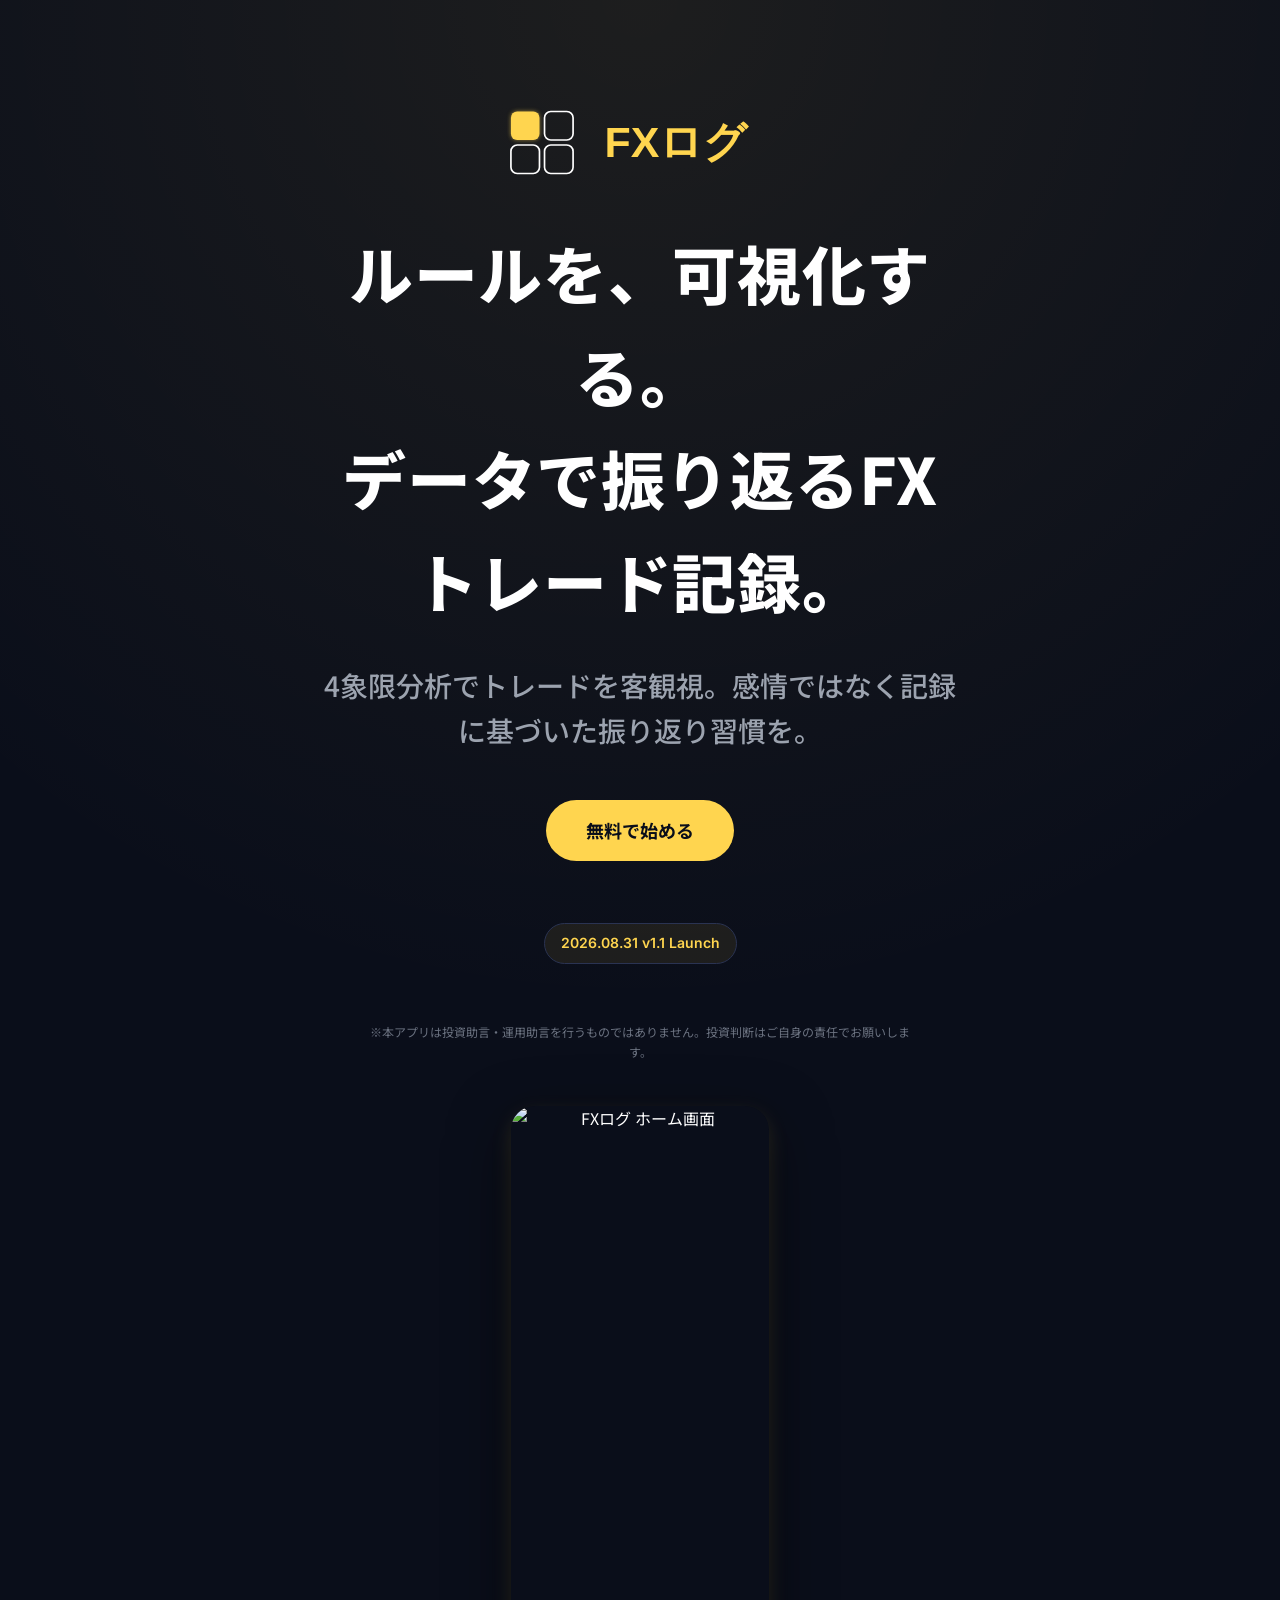
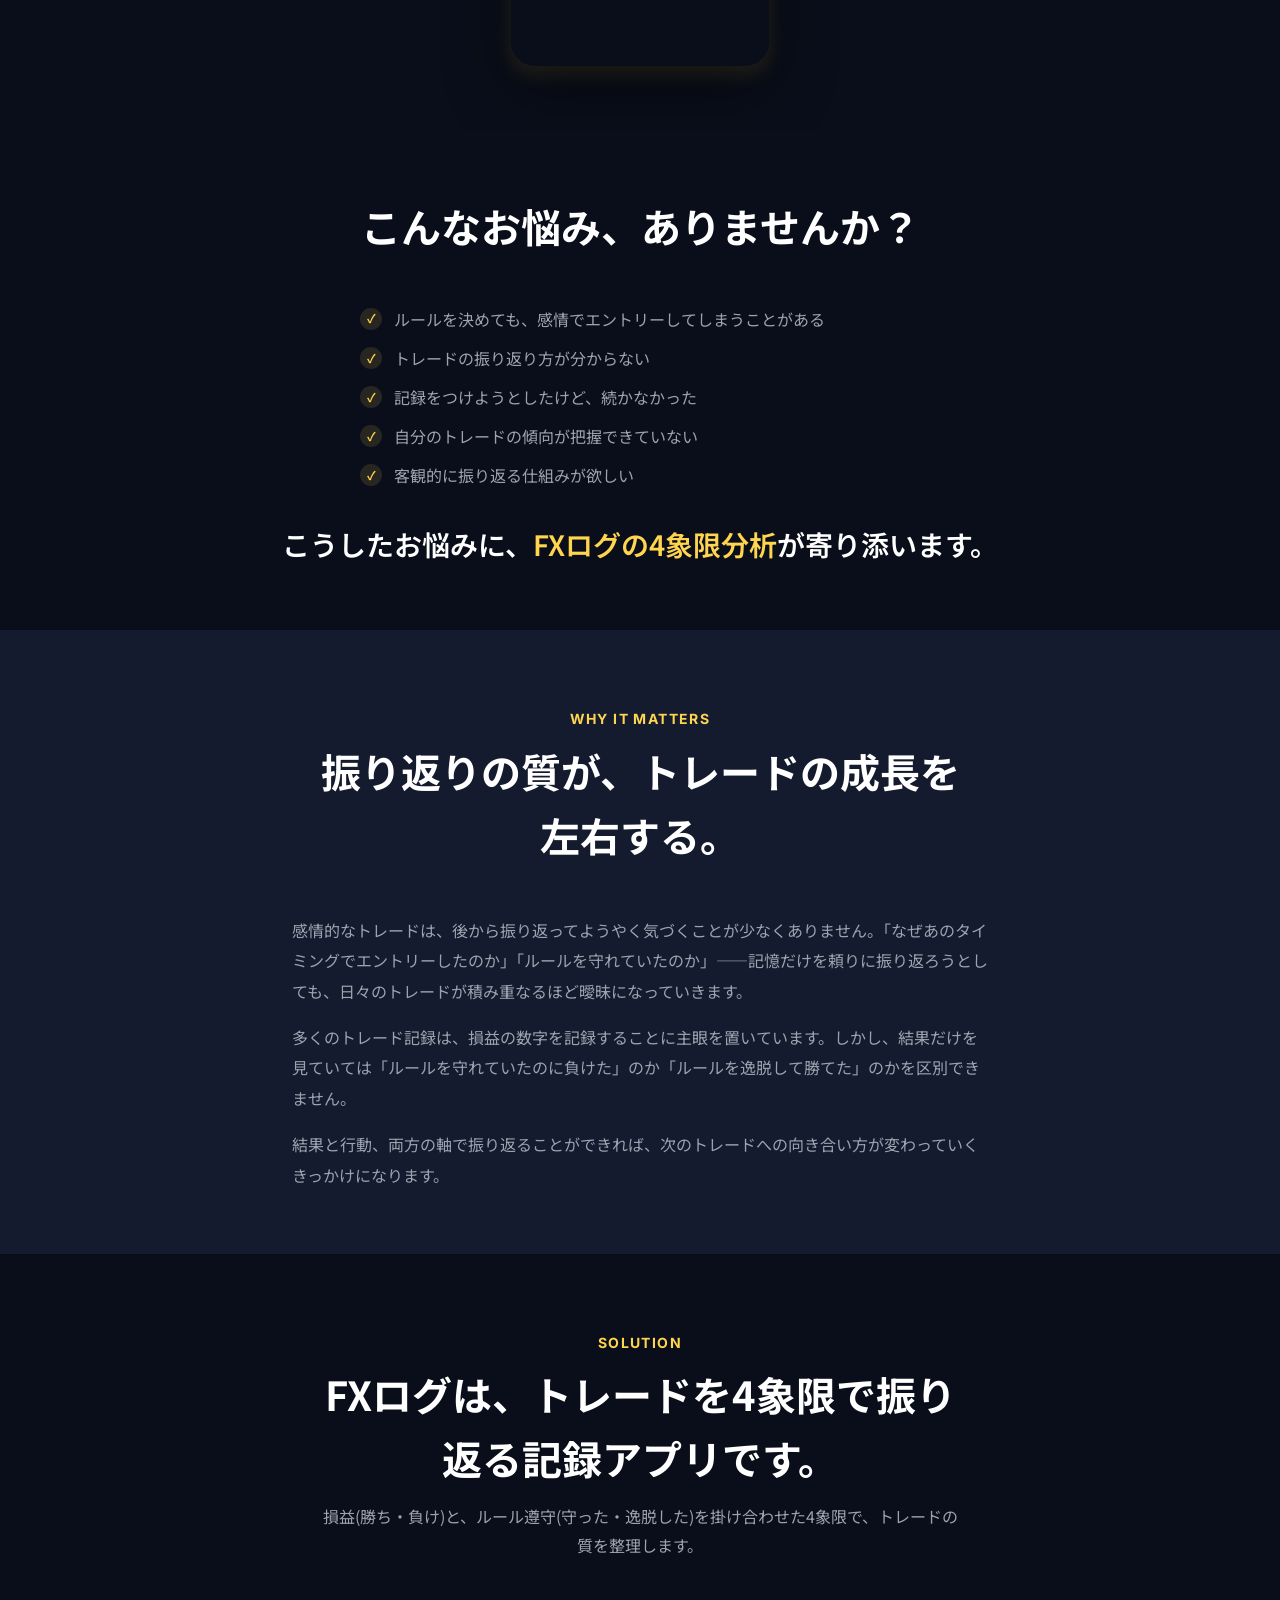
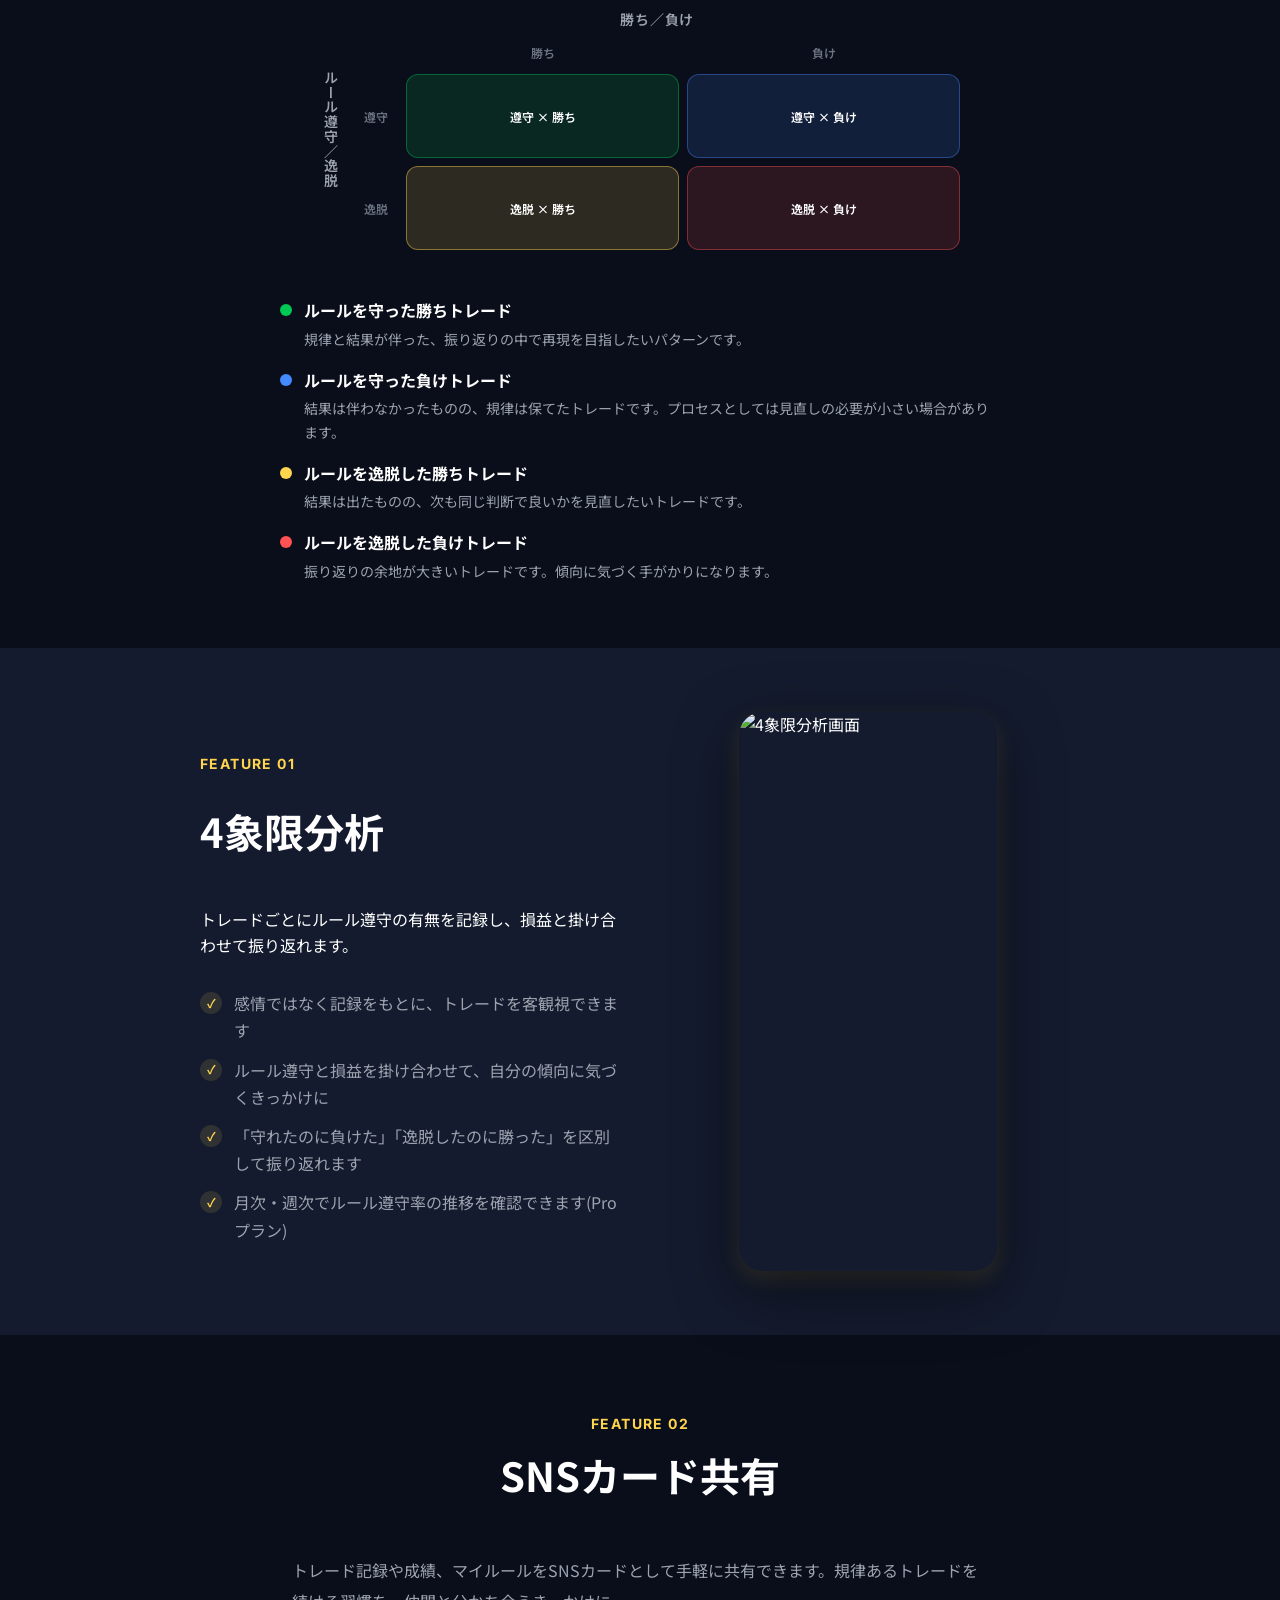
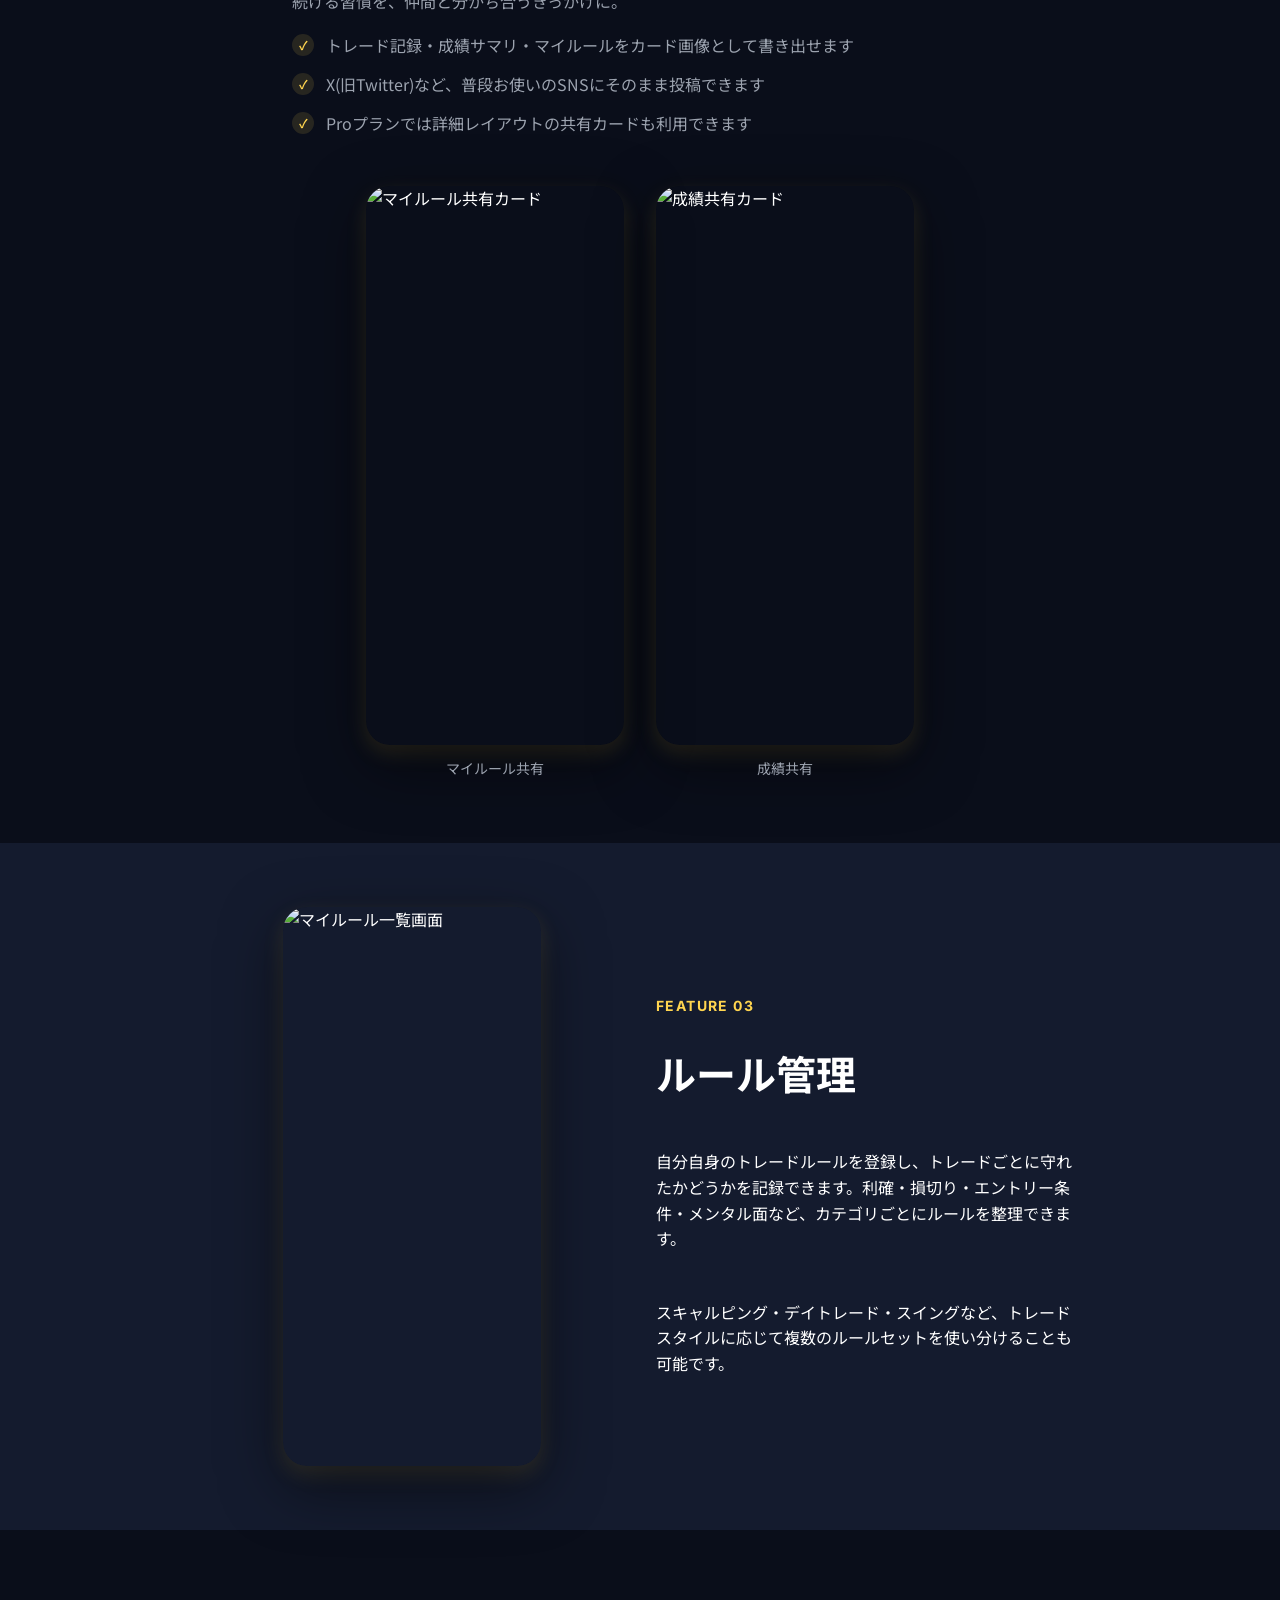
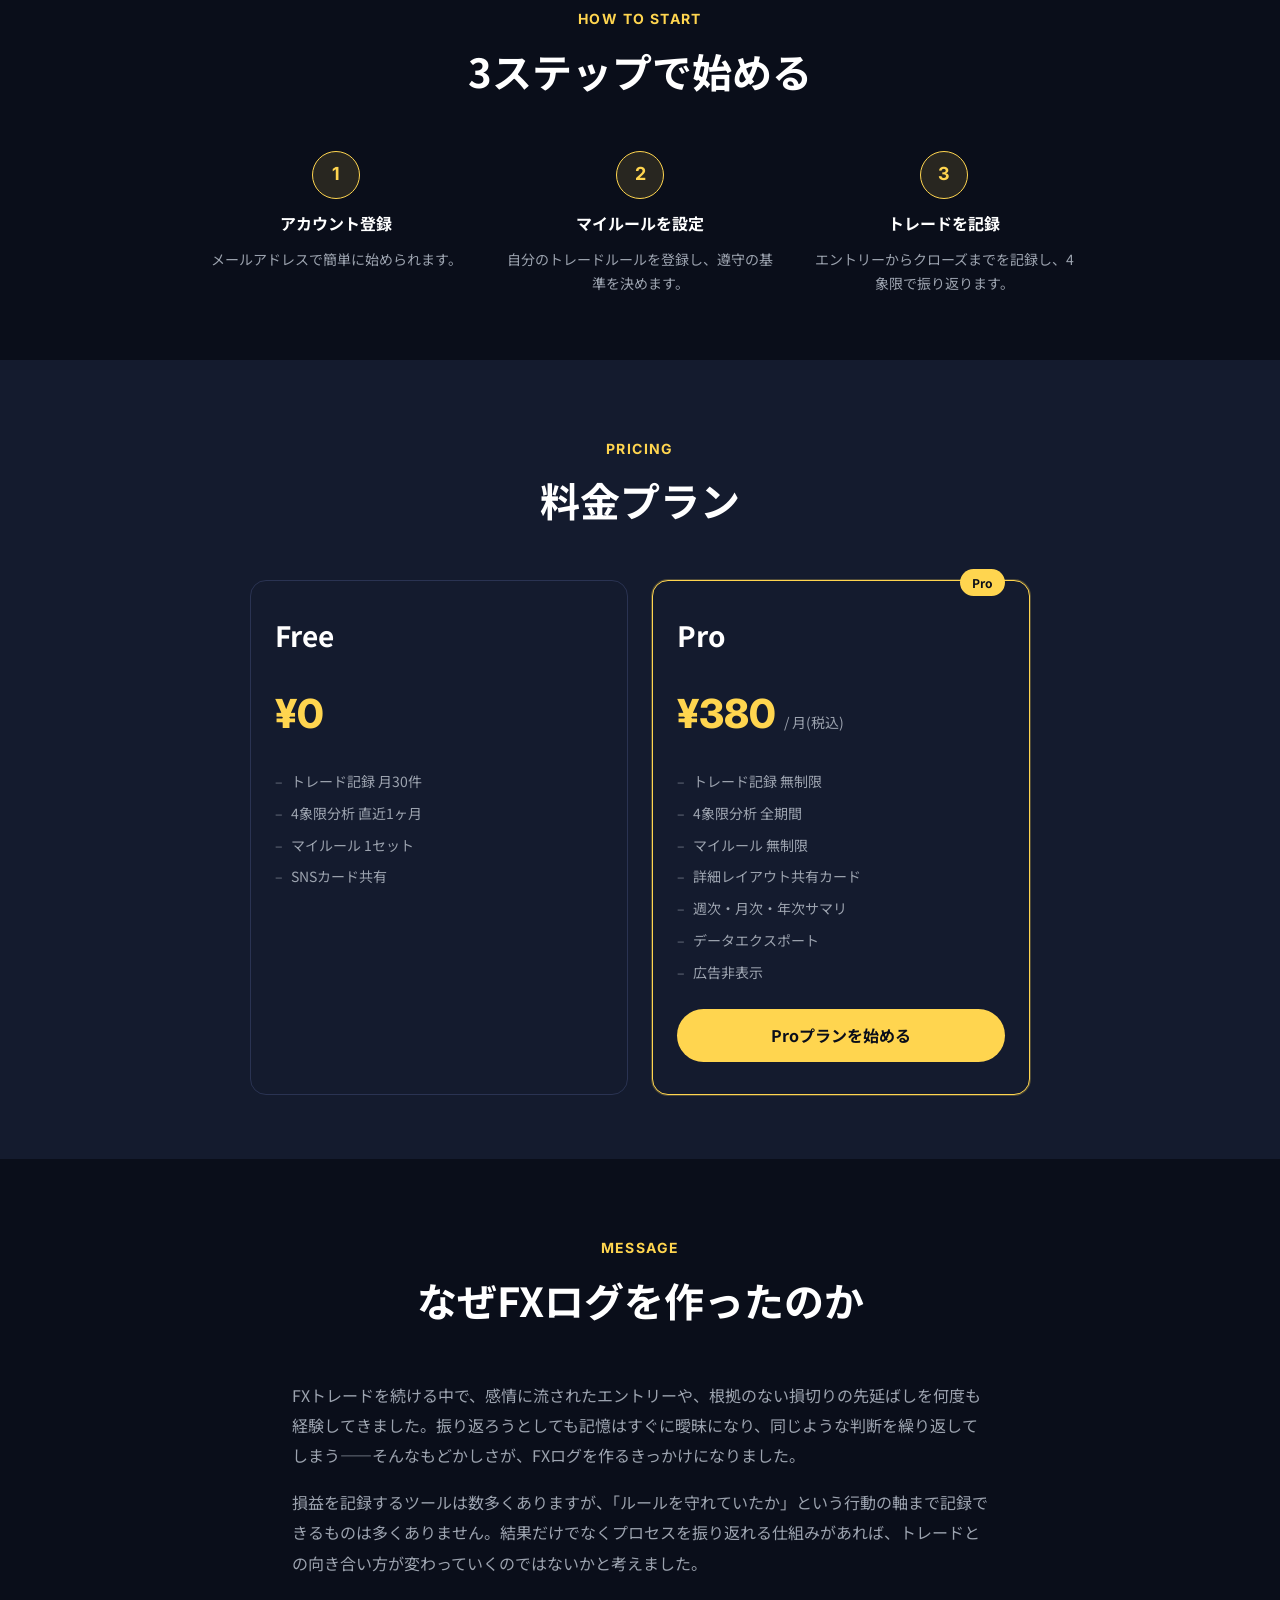
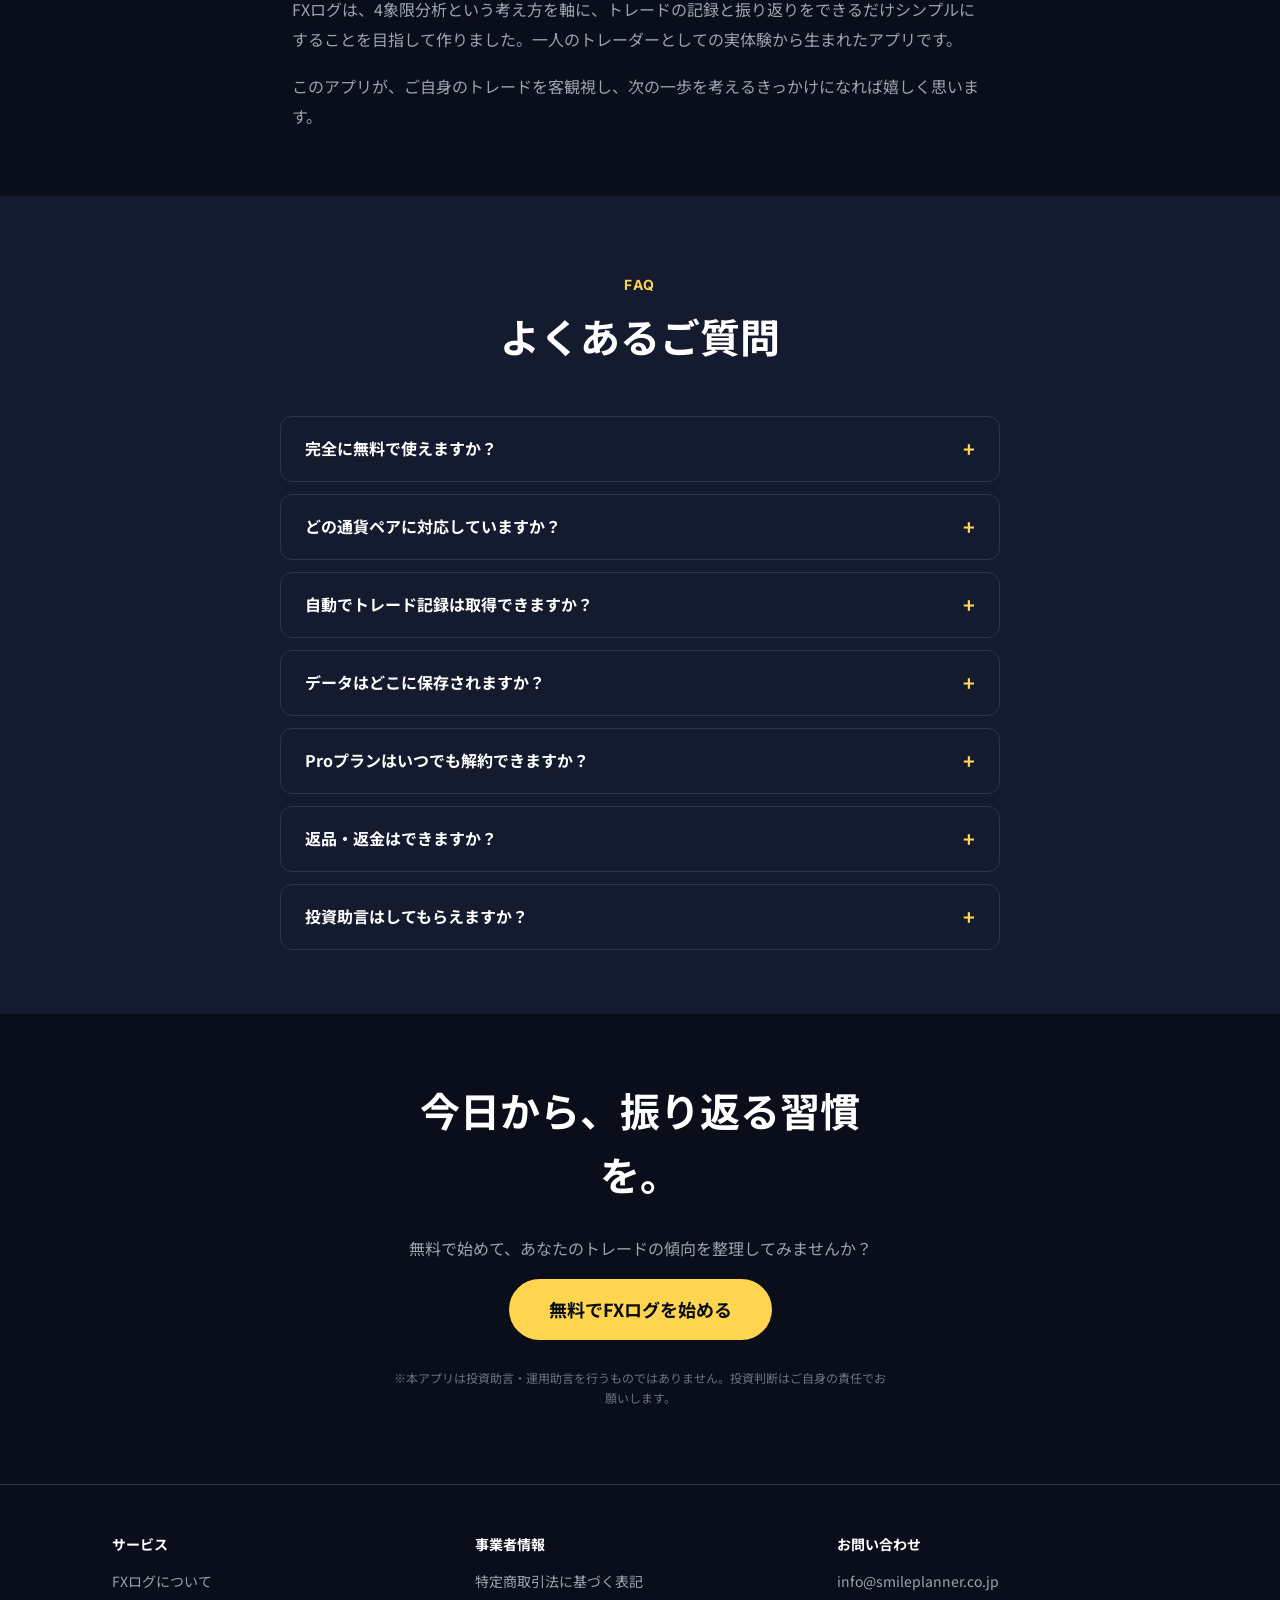
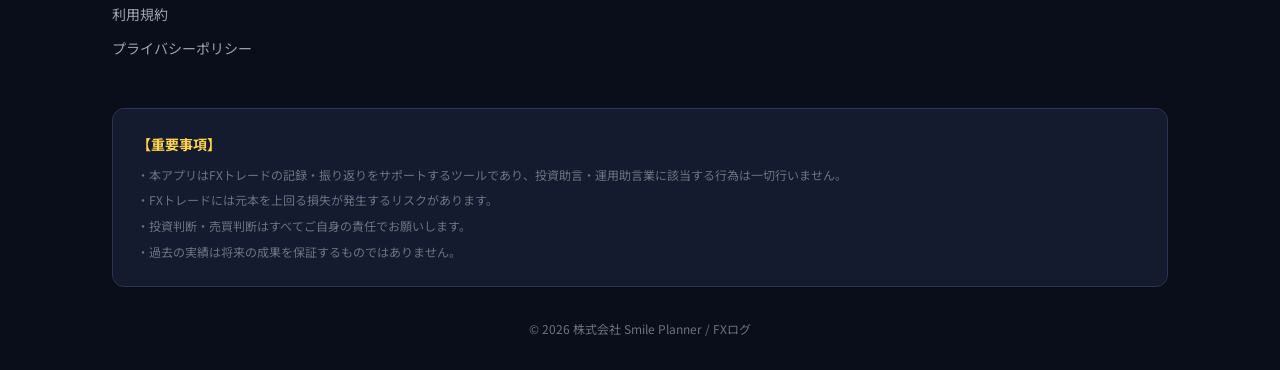
==== index.html @ aa47bf84 "feat(lp): FXログアプリのスクリーンショットを配置" ====
<!doctype html>
<html lang="ja">
<head>
  <meta charset="UTF-8" />
  <meta name="viewport" content="width=device-width, initial-scale=1" />
  <title>FXログ - ルールを、可視化する。4象限で振り返るFXトレード記録アプリ</title>
  <meta name="description" content="FXログは、ルール遵守と損益の4象限でトレードを振り返るFXトレード記録アプリです。感情ではなく記録に基づいた振り返り習慣をサポートします。Freeプランあり、Proプラン月額380円(税込)。" />
  <meta name="keywords" content="FX, トレード, 記録, 4象限, ルール管理, SNS共有" />
  <link rel="canonical" href="https://fxlog.link-ai17.jp" />

  <!-- OGP -->
  <meta property="og:type" content="website" />
  <meta property="og:url" content="https://fxlog.link-ai17.jp" />
  <meta property="og:title" content="FXログ - ルールを、可視化する。" />
  <meta property="og:description" content="4象限分析でトレードを客観視。感情ではなく記録に基づいた振り返り習慣をサポートするFXトレード記録アプリ。" />
  <meta property="og:image" content="https://fxlog.link-ai17.jp/assets/og-image.png" />
  <meta property="og:locale" content="ja_JP" />
  <meta property="og:site_name" content="FXログ" />

  <!-- Twitter Card -->
  <meta name="twitter:card" content="summary_large_image" />
  <meta name="twitter:title" content="FXログ - ルールを、可視化する。" />
  <meta name="twitter:description" content="4象限分析でトレードを客観視。感情ではなく記録に基づいた振り返り習慣をサポートするFXトレード記録アプリ。" />
  <meta name="twitter:image" content="https://fxlog.link-ai17.jp/assets/og-image.png" />

  <!-- Favicon -->
  <link rel="icon" type="image/svg+xml" href="/assets/favicon.svg" />
  <link rel="icon" type="image/x-icon" href="/assets/favicon.ico" />
  <link rel="icon" type="image/png" sizes="96x96" href="/assets/favicon-96.png" />
  <link rel="icon" type="image/png" sizes="192x192" href="/assets/favicon-192.png" />
  <link rel="apple-touch-icon" sizes="180x180" href="/assets/apple-touch-icon.png" />
  <meta name="theme-color" content="#0A0E1A" />

  <!-- Google Fonts -->
  <link rel="preconnect" href="https://fonts.googleapis.com" />
  <link rel="preconnect" href="https://fonts.gstatic.com" crossorigin />
  <link href="https://fonts.googleapis.com/css2?family=Inter:wght@400;500;600;700;800&family=Noto+Sans+JP:wght@400;500;600;700&display=swap" rel="stylesheet" />

  <link rel="stylesheet" href="/styles/main.css" />
</head>
<body>
  <div class="page">
    <!-- ======================================================================
         セクション1: ヒーロー
         ====================================================================== -->
    <main>
    <header class="hero" id="hero">
      <div class="container hero__inner">
        <div class="hero__brand">
          <img class="hero__logo" src="/assets/logo-lockup.svg" alt="FXログ" width="300" height="100" />
        </div>

        <h1 class="hero__title">ルールを、可視化する。<br />データで振り返るFXトレード記録。</h1>
        <p class="hero__subtitle">4象限分析でトレードを客観視。感情ではなく記録に基づいた振り返り習慣を。</p>

        <p class="hero__cta">
          <a class="btn btn--large" href="https://fxlog.vercel.app" rel="noopener">無料で始める</a>
        </p>

        <p class="hero__badge badge font-en">2026.08.31 v1.1 Launch</p>

        <p class="hero__legal legal-note legal-note--center">
          ※本アプリは投資助言・運用助言を行うものではありません。投資判断はご自身の責任でお願いします。
        </p>

        <div class="phone-frame">
          <img src="/assets/hero-home.png" alt="FXログ ホーム画面" loading="lazy" />
        </div>
      </div>
    </header>

    <!-- ======================================================================
         セクション2: 共感喚起
         ====================================================================== -->
    <section class="section pain-points reveal" id="pain-points" aria-labelledby="pain-points-title">
      <div class="container">
        <div class="section__header">
          <h2 class="section__title" id="pain-points-title">こんなお悩み、ありませんか？</h2>
        </div>

        <ul class="checklist pain-points__list">
          <li class="checklist__item">ルールを決めても、感情でエントリーしてしまうことがある</li>
          <li class="checklist__item">トレードの振り返り方が分からない</li>
          <li class="checklist__item">記録をつけようとしたけど、続かなかった</li>
          <li class="checklist__item">自分のトレードの傾向が把握できていない</li>
          <li class="checklist__item">客観的に振り返る仕組みが欲しい</li>
        </ul>

        <p class="pain-points__closing">
          こうしたお悩みに、<span class="accent">FXログの4象限分析</span>が寄り添います。
        </p>
      </div>
    </section>

    <!-- ======================================================================
         セクション3: 問題提起
         ====================================================================== -->
    <section class="section section--alt reveal" id="problem" aria-labelledby="problem-title">
      <div class="container container--narrow">
        <div class="section__header">
          <p class="section__eyebrow font-en">Why it matters</p>
          <h2 class="section__title" id="problem-title">振り返りの質が、トレードの成長を左右する。</h2>
        </div>

        <div class="section__body">
          <p>感情的なトレードは、後から振り返ってようやく気づくことが少なくありません。「なぜあのタイミングでエントリーしたのか」「ルールを守れていたのか」——記憶だけを頼りに振り返ろうとしても、日々のトレードが積み重なるほど曖昧になっていきます。</p>
          <p>多くのトレード記録は、損益の数字を記録することに主眼を置いています。しかし、結果だけを見ていては「ルールを守れていたのに負けた」のか「ルールを逸脱して勝てた」のかを区別できません。</p>
          <p>結果と行動、両方の軸で振り返ることができれば、次のトレードへの向き合い方が変わっていくきっかけになります。</p>
        </div>
      </div>
    </section>

    <!-- ======================================================================
         セクション4: 解決策(4象限マトリクス)
         ====================================================================== -->
    <section class="section reveal" id="solution" aria-labelledby="solution-title">
      <div class="container">
        <div class="section__header">
          <p class="section__eyebrow font-en">Solution</p>
          <h2 class="section__title" id="solution-title">FXログは、トレードを4象限で振り返る記録アプリです。</h2>
          <p class="section__lead">損益(勝ち・負け)と、ルール遵守(守った・逸脱した)を掛け合わせた4象限で、トレードの質を整理します。</p>
        </div>

        <div class="quadrant">
          <div class="quadrant__vaxis" aria-hidden="true">ルール遵守／逸脱</div>
          <div class="quadrant__main">
            <div class="quadrant__haxis" aria-hidden="true">勝ち／負け</div>
            <div class="quadrant-grid" role="img" aria-label="4象限マトリクス: 縦軸がルール遵守/逸脱、横軸が勝ち/負け">
              <span class="quadrant-grid__label"></span>
              <span class="quadrant-grid__label">勝ち</span>
              <span class="quadrant-grid__label">負け</span>

              <span class="quadrant-grid__label">遵守</span>
              <div class="quadrant-cell quadrant-cell--profit">遵守 × 勝ち</div>
              <div class="quadrant-cell quadrant-cell--link">遵守 × 負け</div>

              <span class="quadrant-grid__label">逸脱</span>
              <div class="quadrant-cell quadrant-cell--warning">逸脱 × 勝ち</div>
              <div class="quadrant-cell quadrant-cell--loss">逸脱 × 負け</div>
            </div>
          </div>
        </div>

        <dl class="quadrant-legend">
          <div class="quadrant-legend__item">
            <span class="quadrant-legend__dot quadrant-legend__dot--profit" aria-hidden="true"></span>
            <div>
              <dt class="quadrant-legend__title">ルールを守った勝ちトレード</dt>
              <dd class="quadrant-legend__desc">規律と結果が伴った、振り返りの中で再現を目指したいパターンです。</dd>
            </div>
          </div>
          <div class="quadrant-legend__item">
            <span class="quadrant-legend__dot quadrant-legend__dot--link" aria-hidden="true"></span>
            <div>
              <dt class="quadrant-legend__title">ルールを守った負けトレード</dt>
              <dd class="quadrant-legend__desc">結果は伴わなかったものの、規律は保てたトレードです。プロセスとしては見直しの必要が小さい場合があります。</dd>
            </div>
          </div>
          <div class="quadrant-legend__item">
            <span class="quadrant-legend__dot quadrant-legend__dot--warning" aria-hidden="true"></span>
            <div>
              <dt class="quadrant-legend__title">ルールを逸脱した勝ちトレード</dt>
              <dd class="quadrant-legend__desc">結果は出たものの、次も同じ判断で良いかを見直したいトレードです。</dd>
            </div>
          </div>
          <div class="quadrant-legend__item">
            <span class="quadrant-legend__dot quadrant-legend__dot--loss" aria-hidden="true"></span>
            <div>
              <dt class="quadrant-legend__title">ルールを逸脱した負けトレード</dt>
              <dd class="quadrant-legend__desc">振り返りの余地が大きいトレードです。傾向に気づく手がかりになります。</dd>
            </div>
          </div>
        </dl>
      </div>
    </section>

    <!-- ======================================================================
         セクション5: 主要機能1「4象限分析」
         ====================================================================== -->
    <section class="section section--alt reveal" id="feature-quadrant" aria-labelledby="feature-quadrant-title">
      <div class="container">
        <div class="feature-block">
          <div class="feature-block__text">
            <p class="section__eyebrow font-en">Feature 01</p>
            <h2 class="section__title" id="feature-quadrant-title">4象限分析</h2>
            <p>トレードごとにルール遵守の有無を記録し、損益と掛け合わせて振り返れます。</p>
            <ul class="checklist">
              <li class="checklist__item">感情ではなく記録をもとに、トレードを客観視できます</li>
              <li class="checklist__item">ルール遵守と損益を掛け合わせて、自分の傾向に気づくきっかけに</li>
              <li class="checklist__item">「守れたのに負けた」「逸脱したのに勝った」を区別して振り返れます</li>
              <li class="checklist__item">月次・週次でルール遵守率の推移を確認できます(Proプラン)</li>
            </ul>
          </div>
          <div class="feature-block__media">
            <div class="phone-frame">
              <img src="/assets/feature-01-quadrant.png" alt="4象限分析画面" loading="lazy" />
            </div>
          </div>
        </div>
      </div>
    </section>

    <!-- ======================================================================
         セクション6: 主要機能2「SNSカード共有」
         ====================================================================== -->
    <section class="section reveal" id="feature-share" aria-labelledby="feature-share-title">
      <div class="container container--narrow">
        <div class="section__header">
          <p class="section__eyebrow font-en">Feature 02</p>
          <h2 class="section__title" id="feature-share-title">SNSカード共有</h2>
        </div>
        <div class="section__body">
          <p>トレード記録や成績、マイルールをSNSカードとして手軽に共有できます。規律あるトレードを続ける習慣を、仲間と分かち合うきっかけに。</p>
          <ul class="checklist">
            <li class="checklist__item">トレード記録・成績サマリ・マイルールをカード画像として書き出せます</li>
            <li class="checklist__item">X(旧Twitter)など、普段お使いのSNSにそのまま投稿できます</li>
            <li class="checklist__item">Proプランでは詳細レイアウトの共有カードも利用できます</li>
          </ul>
        </div>
      </div>
      <div class="container">
        <div class="feature-02-cards">
          <figure>
            <div class="phone-frame">
              <img src="/assets/feature-02-rule-card.png" alt="マイルール共有カード" loading="lazy" />
            </div>
            <figcaption>マイルール共有</figcaption>
          </figure>
          <figure>
            <div class="phone-frame">
              <img src="/assets/feature-02-stats-card.png" alt="成績共有カード" loading="lazy" />
            </div>
            <figcaption>成績共有</figcaption>
          </figure>
        </div>
      </div>
    </section>

    <!-- ======================================================================
         セクション7: 主要機能3「ルール管理」
         ====================================================================== -->
    <section class="section section--alt reveal" id="feature-rules" aria-labelledby="feature-rules-title">
      <div class="container">
        <div class="feature-block feature-block--reverse">
          <div class="feature-block__text">
            <p class="section__eyebrow font-en">Feature 03</p>
            <h2 class="section__title" id="feature-rules-title">ルール管理</h2>
            <p>自分自身のトレードルールを登録し、トレードごとに守れたかどうかを記録できます。利確・損切り・エントリー条件・メンタル面など、カテゴリごとにルールを整理できます。</p>
            <p>スキャルピング・デイトレード・スイングなど、トレードスタイルに応じて複数のルールセットを使い分けることも可能です。</p>
          </div>
          <div class="feature-block__media">
            <div class="phone-frame">
              <img src="/assets/feature-03-rules.png" alt="マイルール一覧画面" loading="lazy" />
            </div>
          </div>
        </div>
      </div>
    </section>

    <!-- ======================================================================
         セクション8: 使い方
         ====================================================================== -->
    <section class="section reveal" id="how-to-start" aria-labelledby="how-to-start-title">
      <div class="container">
        <div class="section__header">
          <p class="section__eyebrow font-en">How to start</p>
          <h2 class="section__title" id="how-to-start-title">3ステップで始める</h2>
        </div>

        <div class="steps">
          <div class="step">
            <div class="step__number font-en">1</div>
            <h3 class="step__title">アカウント登録</h3>
            <p class="step__desc">メールアドレスで簡単に始められます。</p>
          </div>
          <div class="step">
            <div class="step__number font-en">2</div>
            <h3 class="step__title">マイルールを設定</h3>
            <p class="step__desc">自分のトレードルールを登録し、遵守の基準を決めます。</p>
          </div>
          <div class="step">
            <div class="step__number font-en">3</div>
            <h3 class="step__title">トレードを記録</h3>
            <p class="step__desc">エントリーからクローズまでを記録し、4象限で振り返ります。</p>
          </div>
        </div>
      </div>
    </section>

    <!-- ======================================================================
         セクション9: 料金プラン
         ====================================================================== -->
    <section class="section section--alt reveal" id="pricing" aria-labelledby="pricing-title">
      <div class="container">
        <div class="section__header">
          <p class="section__eyebrow font-en">Pricing</p>
          <h2 class="section__title" id="pricing-title">料金プラン</h2>
        </div>

        <div class="pricing-grid">
          <div class="pricing-card">
            <p class="pricing-card__name">Free</p>
            <div class="pricing-card__price">
              <span class="pricing-card__price-value font-en">&yen;0</span>
            </div>
            <ul class="pricing-card__list">
              <li>トレード記録 月30件</li>
              <li>4象限分析 直近1ヶ月</li>
              <li>マイルール 1セット</li>
              <li>SNSカード共有</li>
            </ul>
          </div>

          <div class="pricing-card pricing-card--pro">
            <span class="pricing-card__badge">Pro</span>
            <p class="pricing-card__name">Pro</p>
            <div class="pricing-card__price">
              <span class="pricing-card__price-value font-en">&yen;380</span>
              <span class="pricing-card__price-unit">/ 月(税込)</span>
            </div>
            <ul class="pricing-card__list">
              <li>トレード記録 無制限</li>
              <li>4象限分析 全期間</li>
              <li>マイルール 無制限</li>
              <li>詳細レイアウト共有カード</li>
              <li>週次・月次・年次サマリ</li>
              <li>データエクスポート</li>
              <li>広告非表示</li>
            </ul>
            <a class="btn" href="https://fxlog.vercel.app" rel="noopener">Proプランを始める</a>
          </div>
        </div>
      </div>
    </section>

    <!-- ======================================================================
         セクション10: 開発者コメント
         ====================================================================== -->
    <section class="section reveal" id="developer-message" aria-labelledby="developer-message-title">
      <div class="container container--narrow">
        <div class="section__header">
          <p class="section__eyebrow font-en">Message</p>
          <h2 class="section__title" id="developer-message-title">なぜFXログを作ったのか</h2>
        </div>
        <div class="section__body">
          <p>FXトレードを続ける中で、感情に流されたエントリーや、根拠のない損切りの先延ばしを何度も経験してきました。振り返ろうとしても記憶はすぐに曖昧になり、同じような判断を繰り返してしまう——そんなもどかしさが、FXログを作るきっかけになりました。</p>
          <p>損益を記録するツールは数多くありますが、「ルールを守れていたか」という行動の軸まで記録できるものは多くありません。結果だけでなくプロセスを振り返れる仕組みがあれば、トレードとの向き合い方が変わっていくのではないかと考えました。</p>
          <p>FXログは、4象限分析という考え方を軸に、トレードの記録と振り返りをできるだけシンプルにすることを目指して作りました。一人のトレーダーとしての実体験から生まれたアプリです。</p>
          <p>このアプリが、ご自身のトレードを客観視し、次の一歩を考えるきっかけになれば嬉しく思います。</p>
        </div>
      </div>
    </section>

    <!-- ======================================================================
         セクション11: FAQ
         ====================================================================== -->
    <section class="section section--alt reveal" id="faq" aria-labelledby="faq-title">
      <div class="container">
        <div class="section__header">
          <p class="section__eyebrow font-en">FAQ</p>
          <h2 class="section__title" id="faq-title">よくあるご質問</h2>
        </div>

        <div class="faq-list">
          <details class="faq-item">
            <summary class="faq-item__question">完全に無料で使えますか？</summary>
            <p class="faq-item__answer">Freeプランでは、トレード記録月30件・4象限分析直近1ヶ月・マイルール1セットなど一部制限付きで無料でご利用いただけます。より多くの機能をご利用になりたい場合は、月額380円(税込)のProプランをご用意しています。</p>
          </details>
          <details class="faq-item">
            <summary class="faq-item__question">どの通貨ペアに対応していますか？</summary>
            <p class="faq-item__answer">USD/JPY・EUR/JPY・GBP/JPY・AUD/JPY・NZD/JPYの主要JPYクロス5種に対応しています(2026年8月時点)。</p>
          </details>
          <details class="faq-item">
            <summary class="faq-item__question">自動でトレード記録は取得できますか？</summary>
            <p class="faq-item__answer">現在は手動での記録入力に対応しています。証券会社との自動連携は今後の検討事項です。</p>
          </details>
          <details class="faq-item">
            <summary class="faq-item__question">データはどこに保存されますか？</summary>
            <p class="faq-item__answer">データはクラウドデータベース(Supabase)に保存され、アカウントに紐づけて管理されます。</p>
          </details>
          <details class="faq-item">
            <summary class="faq-item__question">Proプランはいつでも解約できますか？</summary>
            <p class="faq-item__answer">はい、いつでも解約手続きが可能です。解約後は、契約期間の終了をもってFreeプランへ移行します。</p>
          </details>
          <details class="faq-item">
            <summary class="faq-item__question">返品・返金はできますか？</summary>
            <p class="faq-item__answer">デジタルサービスの性質上、原則として返金には対応しておりません。詳細は特定商取引法に基づく表記をご確認ください。</p>
          </details>
          <details class="faq-item">
            <summary class="faq-item__question">投資助言はしてもらえますか？</summary>
            <p class="faq-item__answer">FXログは投資助言・運用助言を行うものではありません。トレードの記録・振り返りをサポートするツールとしてご利用ください。</p>
          </details>
        </div>
      </div>
    </section>

    <!-- ======================================================================
         セクション12: 最終CTA
         ====================================================================== -->
    <section class="section final-cta reveal" id="final-cta" aria-labelledby="final-cta-title">
      <div class="container final-cta__inner">
        <h2 class="section__title" id="final-cta-title">今日から、振り返る習慣を。</h2>
        <p class="section__lead">無料で始めて、あなたのトレードの傾向を整理してみませんか？</p>
        <a class="btn btn--large" href="https://fxlog.vercel.app" rel="noopener">無料でFXログを始める</a>
        <p class="legal-note legal-note--center">
          ※本アプリは投資助言・運用助言を行うものではありません。投資判断はご自身の責任でお願いします。
        </p>
      </div>
    </section>
    </main>

    <!-- ======================================================================
         セクション13: フッター
         ====================================================================== -->
    <footer class="footer">
      <div class="container">
        <div class="footer__columns">
          <div class="footer__column">
            <h3 class="footer__column-heading">サービス</h3>
            <ul class="footer__links">
              <li><a href="#hero">FXログについて</a></li>
              <li><a href="https://fxlog.vercel.app/#/legal/terms" rel="noopener">利用規約</a></li>
              <li><a href="https://fxlog.vercel.app/#/legal/privacy" rel="noopener">プライバシーポリシー</a></li>
            </ul>
          </div>
          <div class="footer__column">
            <h3 class="footer__column-heading">事業者情報</h3>
            <ul class="footer__links">
              <li><a href="https://fxlog.vercel.app/#/legal/tokushoho" rel="noopener">特定商取引法に基づく表記</a></li>
            </ul>
          </div>
          <div class="footer__column">
            <h3 class="footer__column-heading">お問い合わせ</h3>
            <ul class="footer__links">
              <li><a href="mailto:info@smileplanner.co.jp">info@smileplanner.co.jp</a></li>
            </ul>
          </div>
        </div>

        <div class="footer__notice">
          <p class="footer__notice-title">【重要事項】</p>
          <ul class="footer__notice-list">
            <li>・本アプリはFXトレードの記録・振り返りをサポートするツールであり、投資助言・運用助言業に該当する行為は一切行いません。</li>
            <li>・FXトレードには元本を上回る損失が発生するリスクがあります。</li>
            <li>・投資判断・売買判断はすべてご自身の責任でお願いします。</li>
            <li>・過去の実績は将来の成果を保証するものではありません。</li>
          </ul>
        </div>

        <p class="footer__copyright">&copy; 2026 株式会社 Smile Planner / FXログ</p>
      </div>
    </footer>
  </div>

  <script>
    // セクションのスクロール連動フェードイン(控えめな演出)。
    // prefers-reduced-motionはCSS側(.reveal)で無効化済みのため、
    // ここではIntersectionObserverによるクラス付与のみを行う。
    if ('IntersectionObserver' in window) {
      var observer = new IntersectionObserver(
        function (entries) {
          entries.forEach(function (entry) {
            if (entry.isIntersecting) {
              entry.target.classList.add('is-visible');
              observer.unobserve(entry.target);
            }
          });
        },
        { threshold: 0.15 }
      );
      document.querySelectorAll('.reveal').forEach(function (el) {
        observer.observe(el);
      });
    } else {
      document.querySelectorAll('.reveal').forEach(function (el) {
        el.classList.add('is-visible');
      });
    }
  </script>
</body>
</html>
---- styles/main.css ----
/* ==========================================================================
   FXログ LP - main.css
   AppColorsV2(fxlog本体 lib/core/theme/app_colors_v2.dart)準拠のトークン。
   Phase 6-3 Step 4-8: Coming Soonから本LPへの差し替えに伴い、
   コンポーネント単位のスタイルを刷新した(CSS変数・タイポグラフィ
   スケール・アニメーションキーフレームはComing Soon版から維持)。
   ========================================================================== */

:root {
  /* ベース(AppColorsV2準拠) */
  --color-bg: #0A0E1A;
  --color-surface: #141B2E;
  --color-surface-variant: #1E2749;
  --color-text-primary: #FFFFFF;
  --color-text-secondary: #9CA3AF;
  --color-text-tertiary: #6B7280;
  --color-border: #2A3352;

  /* アクセント */
  --color-primary: #FFD54F;
  --color-profit: #00C853;
  --color-loss: #FF5252;
  --color-link: #448AFF;
  --color-warning: #FFD54F;

  /* フォント */
  --font-jp: 'Noto Sans JP', sans-serif;
  --font-en: 'Inter', sans-serif;

  /* タイポグラフィスケール */
  --fs-hero: clamp(2.25rem, 5vw + 1rem, 4rem);
  --fs-h1: clamp(1.75rem, 3vw + 1rem, 2.5rem);
  --fs-h2: clamp(1.25rem, 2vw + 0.5rem, 1.75rem);
  --fs-body: 1rem;
  --fs-small: 0.875rem;
  --fs-caption: 0.75rem;

  /* 余白システム(4pxベース) */
  --space-1: 4px;
  --space-2: 8px;
  --space-3: 12px;
  --space-4: 16px;
  --space-6: 24px;
  --space-8: 32px;
  --space-12: 48px;
  --space-16: 64px;
  --space-24: 96px;

  --radius-sm: 8px;
  --radius-md: 12px;
  --radius-lg: 16px;

  --max-width: 1120px;
}

*,
*::before,
*::after {
  box-sizing: border-box;
}

html {
  -webkit-text-size-adjust: 100%;
  scroll-behavior: smooth;
}

body {
  margin: 0;
  min-height: 100vh;
  background-color: var(--color-bg);
  color: var(--color-text-primary);
  font-family: var(--font-jp);
  line-height: 1.6;
  -webkit-font-smoothing: antialiased;
  text-rendering: optimizeLegibility;
}

/* 英数字はInterを優先し、和文にNoto Sans JPをフォールバックさせる */
.font-en {
  font-family: var(--font-en), var(--font-jp);
}

img,
svg {
  display: block;
  max-width: 100%;
}

a {
  color: inherit;
  text-decoration: none;
}

ul,
dl {
  margin: 0;
  padding: 0;
}

.page {
  min-height: 100vh;
}

.container {
  width: 100%;
  max-width: var(--max-width);
  margin-inline: auto;
  padding-inline: var(--space-6);
}

.container--narrow {
  max-width: 760px;
}

/* ==========================================================================
   共通コンポーネント: セクション見出し・ボタン・チェックリスト・注記
   ========================================================================== */

.section {
  padding-block: var(--space-16);
}

.section--alt {
  background-color: var(--color-surface);
}

.section__header {
  text-align: center;
  max-width: 640px;
  margin-inline: auto;
  margin-bottom: var(--space-12);
}

.section__eyebrow {
  display: inline-block;
  font-family: var(--font-en);
  font-size: var(--fs-small);
  font-weight: 700;
  letter-spacing: 0.1em;
  text-transform: uppercase;
  color: var(--color-primary);
  margin-bottom: var(--space-2);
}

.section__title {
  font-size: var(--fs-h1);
  font-weight: 700;
  margin: 0 0 var(--space-3);
  color: var(--color-text-primary);
}

.section__lead {
  font-size: var(--fs-body);
  color: var(--color-text-secondary);
  margin: 0;
  line-height: 1.8;
}

.section__body {
  max-width: 720px;
  margin-inline: auto;
  display: flex;
  flex-direction: column;
  gap: var(--space-4);
}

.section__body p {
  color: var(--color-text-secondary);
  line-height: 1.9;
  margin: 0;
}

/* ボタン */

.btn {
  display: inline-flex;
  align-items: center;
  justify-content: center;
  gap: var(--space-2);
  padding: 14px 32px;
  border-radius: 999px;
  font-family: var(--font-jp);
  font-size: var(--fs-body);
  font-weight: 700;
  color: var(--color-bg);
  background-color: var(--color-primary);
  border: none;
  cursor: pointer;
  transition: transform 0.15s ease, box-shadow 0.15s ease;
}

.btn:hover,
.btn:focus-visible {
  transform: translateY(-2px);
  box-shadow: 0 10px 28px rgba(255, 213, 79, 0.28);
}

.btn--large {
  padding: 16px 40px;
  font-size: 1.125rem;
}

/* チェックリスト */

.checklist {
  list-style: none;
  display: flex;
  flex-direction: column;
  gap: var(--space-3);
}

.checklist__item {
  display: flex;
  align-items: flex-start;
  gap: var(--space-3);
  color: var(--color-text-secondary);
  line-height: 1.7;
}

.checklist__item::before {
  content: '\2713';
  flex: 0 0 auto;
  display: inline-flex;
  align-items: center;
  justify-content: center;
  width: 22px;
  height: 22px;
  border-radius: 50%;
  background-color: rgba(255, 213, 79, 0.12);
  color: var(--color-primary);
  font-size: 0.75rem;
  font-weight: 700;
  margin-top: 2px;
}

/* 法的注記 */

.legal-note {
  font-size: var(--fs-caption);
  color: var(--color-text-tertiary);
  line-height: 1.7;
  max-width: 560px;
}

.legal-note--center {
  margin-inline: auto;
  text-align: center;
}

/* リリースバッジ */

.badge {
  display: inline-flex;
  align-items: center;
  gap: var(--space-2);
  padding: var(--space-2) var(--space-4);
  border: 1px solid var(--color-border);
  border-radius: 999px;
  font-family: var(--font-en);
  font-size: var(--fs-small);
  font-weight: 600;
  color: var(--color-primary);
  background: rgba(255, 213, 79, 0.08);
}

/* ==========================================================================
   セクション1: ヒーロー
   ========================================================================== */

.hero {
  padding-block: var(--space-24) var(--space-16);
  text-align: center;
  position: relative;
  overflow: hidden;
}

.hero::before {
  content: '';
  position: absolute;
  inset: 0;
  background: radial-gradient(circle at 50% 0%, rgba(255, 213, 79, 0.08), transparent 55%);
  pointer-events: none;
}

.hero__inner {
  position: relative;
  display: flex;
  flex-direction: column;
  align-items: center;
  gap: var(--space-6);
  max-width: 720px;
  margin-inline: auto;
}

.hero__brand {
  display: flex;
  justify-content: center;
}

.hero__logo {
  width: clamp(200px, 32vw, 280px);
  height: auto;
  opacity: 0;
  animation: fx-fade-in 0.8s ease-out 0.1s forwards;
}

.hero__title {
  font-size: var(--fs-hero);
  font-weight: 800;
  letter-spacing: 0.01em;
  margin: 0;
  color: var(--color-text-primary);
  opacity: 0;
  animation: fx-fade-in 0.6s ease-out 0.35s forwards;
}

.hero__subtitle {
  font-size: var(--fs-h2);
  font-weight: 500;
  margin: 0;
  color: var(--color-text-secondary);
  opacity: 0;
  animation: fx-slide-in 0.6s ease-out 0.5s forwards;
}

.hero__cta {
  opacity: 0;
  animation: fx-fade-in 0.6s ease-out 0.65s forwards;
}

.hero__badge {
  opacity: 0;
  animation: fx-fade-in 0.6s ease-out 0.8s forwards;
}

.hero__legal {
  opacity: 0;
  animation: fx-fade-in 0.6s ease-out 0.95s forwards;
}

/* ==========================================================================
   セクション2: 共感喚起(お悩みチェックリスト)
   ========================================================================== */

.pain-points__list {
  max-width: 560px;
  margin: 0 auto var(--space-8);
}

.pain-points__closing {
  text-align: center;
  font-size: var(--fs-h2);
  font-weight: 600;
  color: var(--color-text-primary);
  margin: 0;
}

.pain-points__closing .accent {
  color: var(--color-primary);
}

/* ==========================================================================
   セクション4: 4象限マトリクス(CSS Grid実装)
   ========================================================================== */

.quadrant {
  display: flex;
  align-items: stretch;
  gap: var(--space-3);
  max-width: 560px;
  margin: 0 auto var(--space-12);
}

.quadrant__vaxis {
  writing-mode: vertical-rl;
  text-orientation: mixed;
  flex: 0 0 auto;
  display: flex;
  align-items: center;
  justify-content: center;
  font-size: var(--fs-small);
  font-weight: 600;
  color: var(--color-text-secondary);
  letter-spacing: 0.05em;
}

.quadrant__main {
  flex: 1;
  min-width: 0;
}

.quadrant__haxis {
  text-align: center;
  font-size: var(--fs-small);
  font-weight: 600;
  color: var(--color-text-secondary);
  letter-spacing: 0.05em;
  margin-bottom: var(--space-2);
}

.quadrant-grid {
  display: grid;
  grid-template-columns: 44px 1fr 1fr;
  grid-template-rows: 28px 1fr 1fr;
  gap: var(--space-2);
}

.quadrant-grid__label {
  display: flex;
  align-items: center;
  justify-content: center;
  font-size: var(--fs-caption);
  font-weight: 600;
  color: var(--color-text-tertiary);
}

.quadrant-cell {
  border-radius: var(--radius-md);
  padding: var(--space-3);
  display: flex;
  align-items: center;
  justify-content: center;
  text-align: center;
  min-height: 84px;
  font-size: var(--fs-caption);
  font-weight: 600;
  color: var(--color-text-primary);
  border: 1px solid var(--color-border);
}

.quadrant-cell--profit {
  background: rgba(0, 200, 83, 0.14);
  border-color: rgba(0, 200, 83, 0.4);
}

.quadrant-cell--link {
  background: rgba(68, 138, 255, 0.14);
  border-color: rgba(68, 138, 255, 0.4);
}

.quadrant-cell--warning {
  background: rgba(255, 213, 79, 0.14);
  border-color: rgba(255, 213, 79, 0.45);
}

.quadrant-cell--loss {
  background: rgba(255, 82, 82, 0.14);
  border-color: rgba(255, 82, 82, 0.4);
}

.quadrant-legend {
  display: grid;
  grid-template-columns: 1fr;
  gap: var(--space-4);
  max-width: 720px;
  margin-inline: auto;
}

.quadrant-legend__item {
  display: flex;
  gap: var(--space-3);
  align-items: flex-start;
}

.quadrant-legend__dot {
  flex: 0 0 auto;
  width: 12px;
  height: 12px;
  border-radius: 50%;
  margin-top: 6px;
}

.quadrant-legend__dot--profit {
  background-color: var(--color-profit);
}

.quadrant-legend__dot--link {
  background-color: var(--color-link);
}

.quadrant-legend__dot--warning {
  background-color: var(--color-warning);
}

.quadrant-legend__dot--loss {
  background-color: var(--color-loss);
}

.quadrant-legend__title {
  font-weight: 700;
  margin: 0 0 var(--space-1);
  color: var(--color-text-primary);
}

.quadrant-legend__desc {
  margin: 0;
  color: var(--color-text-secondary);
  font-size: var(--fs-small);
  line-height: 1.7;
}

/* ==========================================================================
   セクション5-7: 機能紹介
   ========================================================================== */

.feature-block {
  display: flex;
  flex-direction: column;
  gap: var(--space-8);
  max-width: 880px;
  margin-inline: auto;
}

.feature-block__text {
  display: flex;
  flex-direction: column;
  gap: var(--space-4);
}

.feature-block__media {
  display: flex;
  justify-content: center;
}

/* スマホフレーム風の装飾(角丸+シャドウ)でアプリスクリーンショットを
   囲む共通クラス。ヒーロー・FEATURE 01/02/03すべてで再利用する。 */
.phone-frame {
  width: 258px; /* 実寸430px×60% */
  height: auto;
  aspect-ratio: 430 / 932;
  border-radius: 24px;
  box-shadow:
    0 20px 60px rgba(0, 0, 0, 0.5),
    0 8px 20px rgba(255, 213, 79, 0.15); /* 微かなゴールドグロー */
  overflow: hidden;
  display: block;
}

.phone-frame img {
  width: 100%;
  height: 100%;
  object-fit: cover;
  display: block;
}

/* FEATURE 02: 2枚の共有カードスクリーンショットを横並び表示する
   独立レイアウト(feature-blockの半幅メディア列には収まらないため、
   .feature-blockを使わずセクション全幅で中央寄せする)。 */
.feature-02-cards {
  display: flex;
  gap: var(--space-8);
  justify-content: center;
  align-items: flex-start;
  flex-wrap: wrap;
  margin-top: var(--space-12);
  max-width: 880px;
  margin-inline: auto;
}

.feature-02-cards figure {
  display: flex;
  flex-direction: column;
  align-items: center;
  gap: var(--space-3);
  margin: 0;
}

.feature-02-cards figcaption {
  color: var(--color-text-secondary);
  font-size: var(--fs-small);
  text-align: center;
}

/* ==========================================================================
   セクション8: 3ステップ
   ========================================================================== */

.steps {
  display: grid;
  grid-template-columns: 1fr;
  gap: var(--space-8);
  max-width: 880px;
  margin-inline: auto;
}

.step {
  text-align: center;
  display: flex;
  flex-direction: column;
  align-items: center;
  gap: var(--space-3);
}

.step__number {
  display: flex;
  align-items: center;
  justify-content: center;
  width: 48px;
  height: 48px;
  border-radius: 50%;
  background-color: rgba(255, 213, 79, 0.12);
  border: 1px solid var(--color-primary);
  color: var(--color-primary);
  font-family: var(--font-en);
  font-weight: 700;
  font-size: 1.125rem;
}

.step__title {
  font-size: var(--fs-body);
  font-weight: 700;
  margin: 0;
  color: var(--color-text-primary);
}

.step__desc {
  font-size: var(--fs-small);
  color: var(--color-text-secondary);
  margin: 0;
  line-height: 1.7;
}

/* ==========================================================================
   セクション9: 料金プラン
   ========================================================================== */

.pricing-grid {
  display: grid;
  grid-template-columns: 1fr;
  gap: var(--space-6);
  max-width: 780px;
  margin-inline: auto;
}

.pricing-card {
  background-color: var(--color-surface);
  border: 1px solid var(--color-border);
  border-radius: var(--radius-lg);
  padding: var(--space-8) var(--space-6);
  display: flex;
  flex-direction: column;
  gap: var(--space-6);
  position: relative;
}

.pricing-card--pro {
  border-color: var(--color-primary);
  box-shadow: 0 0 0 1px rgba(255, 213, 79, 0.25);
}

.pricing-card__badge {
  position: absolute;
  top: -12px;
  right: var(--space-6);
  background-color: var(--color-primary);
  color: var(--color-bg);
  font-size: var(--fs-caption);
  font-weight: 700;
  padding: var(--space-1) var(--space-3);
  border-radius: 999px;
}

.pricing-card__name {
  font-size: var(--fs-h2);
  font-weight: 700;
  margin: 0;
  color: var(--color-text-primary);
}

.pricing-card__price {
  display: flex;
  align-items: baseline;
  gap: var(--space-2);
}

.pricing-card__price-value {
  font-family: var(--font-en);
  font-size: 2.5rem;
  font-weight: 800;
  color: var(--color-primary);
}

.pricing-card__price-unit {
  font-size: var(--fs-small);
  color: var(--color-text-secondary);
}

.pricing-card__list {
  list-style: none;
  display: flex;
  flex-direction: column;
  gap: var(--space-2);
}

.pricing-card__list li {
  display: flex;
  align-items: flex-start;
  gap: var(--space-2);
  color: var(--color-text-secondary);
  font-size: var(--fs-small);
  line-height: 1.7;
}

.pricing-card__list li::before {
  content: '\2013';
  color: var(--color-text-tertiary);
  flex: 0 0 auto;
}

/* ==========================================================================
   セクション11: FAQ(details/summaryによるネイティブアコーディオン)
   ========================================================================== */

.faq-list {
  max-width: 720px;
  margin-inline: auto;
  display: flex;
  flex-direction: column;
  gap: var(--space-3);
}

.faq-item {
  background-color: var(--color-surface);
  border: 1px solid var(--color-border);
  border-radius: var(--radius-md);
  padding: var(--space-4) var(--space-6);
}

.faq-item__question {
  cursor: pointer;
  font-weight: 700;
  color: var(--color-text-primary);
  list-style: none;
  display: flex;
  align-items: center;
  justify-content: space-between;
  gap: var(--space-4);
}

.faq-item__question::-webkit-details-marker {
  display: none;
}

.faq-item__question::after {
  content: '+';
  flex: 0 0 auto;
  color: var(--color-primary);
  font-size: 1.25rem;
  font-weight: 700;
  transition: transform 0.2s ease;
}

.faq-item[open] .faq-item__question::after {
  transform: rotate(45deg);
}

.faq-item__answer {
  margin: var(--space-3) 0 0;
  color: var(--color-text-secondary);
  font-size: var(--fs-small);
  line-height: 1.8;
}

/* ==========================================================================
   セクション12: 最終CTA
   ========================================================================== */

.final-cta {
  text-align: center;
}

.final-cta__inner {
  max-width: 560px;
  margin-inline: auto;
  display: flex;
  flex-direction: column;
  align-items: center;
  gap: var(--space-4);
}

/* ==========================================================================
   セクション13: フッター
   ========================================================================== */

.footer {
  border-top: 1px solid var(--color-border);
  padding-block: var(--space-12) var(--space-8);
}

.footer__columns {
  display: grid;
  grid-template-columns: 1fr;
  gap: var(--space-8);
  margin-bottom: var(--space-12);
}

.footer__column-heading {
  font-size: var(--fs-small);
  font-weight: 700;
  color: var(--color-text-primary);
  margin: 0 0 var(--space-3);
}

.footer__links {
  list-style: none;
  display: flex;
  flex-direction: column;
  gap: var(--space-2);
}

.footer__links a {
  color: var(--color-text-secondary);
  font-size: var(--fs-small);
}

.footer__links a:hover,
.footer__links a:focus-visible {
  color: var(--color-primary);
}

.footer__notice {
  background-color: var(--color-surface);
  border: 1px solid var(--color-border);
  border-radius: var(--radius-md);
  padding: var(--space-6);
  margin-bottom: var(--space-8);
}

.footer__notice-title {
  font-size: var(--fs-small);
  font-weight: 700;
  color: var(--color-primary);
  margin: 0 0 var(--space-2);
}

.footer__notice-list {
  list-style: none;
  display: flex;
  flex-direction: column;
  gap: var(--space-1);
}

.footer__notice-list li {
  font-size: var(--fs-caption);
  color: var(--color-text-tertiary);
  line-height: 1.8;
}

.footer__copyright {
  text-align: center;
  font-size: var(--fs-caption);
  color: var(--color-text-tertiary);
  margin: 0;
}

/* ==========================================================================
   アニメーション(控えめ: フェードイン + わずかなスライド)
   ========================================================================== */

@keyframes fx-fade-in {
  from {
    opacity: 0;
  }
  to {
    opacity: 1;
  }
}

@keyframes fx-slide-in {
  from {
    opacity: 0;
    transform: translateY(8px);
  }
  to {
    opacity: 1;
    transform: translateY(0);
  }
}

/* セクションのスクロール連動フェードイン(JSでin-viewクラスを付与) */
.reveal {
  opacity: 0;
  transform: translateY(16px);
  transition: opacity 0.6s ease-out, transform 0.6s ease-out;
}

.reveal.is-visible {
  opacity: 1;
  transform: translateY(0);
}

@media (prefers-reduced-motion: reduce) {
  html {
    scroll-behavior: auto;
  }

  .hero__logo,
  .hero__title,
  .hero__subtitle,
  .hero__cta,
  .hero__badge,
  .hero__legal {
    animation: none;
    opacity: 1;
  }

  .reveal {
    opacity: 1;
    transform: none;
    transition: none;
  }
}

/* ==========================================================================
   レスポンシブブレイクポイント: 480 / 768 / 1024 / 1440
   ========================================================================== */

/* スマホフレーム(アプリスクリーンショット)はモバイル幅では
   一回り小さくし、中央寄せにする(767px以下、768px未満の意)。 */
@media (max-width: 767px) {
  .phone-frame {
    width: 220px;
    margin: 0 auto;
  }
}

@media (max-width: 480px) {
  .hero {
    padding-block: var(--space-16) var(--space-12);
  }

  .hero__logo {
    width: 180px;
  }

  .section {
    padding-block: var(--space-12);
  }

  .quadrant-grid {
    grid-template-columns: 36px 1fr 1fr;
  }

  .quadrant-cell {
    min-height: 68px;
    padding: var(--space-2);
  }
}

@media (min-width: 768px) {
  .hero__inner {
    gap: var(--space-8);
  }

  .feature-block {
    flex-direction: row;
    align-items: center;
  }

  .feature-block__text,
  .feature-block__media {
    flex: 1;
  }

  .feature-block--reverse {
    flex-direction: row-reverse;
  }

  .steps {
    grid-template-columns: repeat(3, 1fr);
  }

  .pricing-grid {
    grid-template-columns: 1fr 1fr;
    align-items: stretch;
  }

  .footer__columns {
    grid-template-columns: repeat(3, 1fr);
  }
}

@media (min-width: 1024px) {
  .container {
    padding-inline: var(--space-8);
  }

  .quadrant {
    max-width: 640px;
  }
}

@media (min-width: 1440px) {
  :root {
    --max-width: 1280px;
  }
}
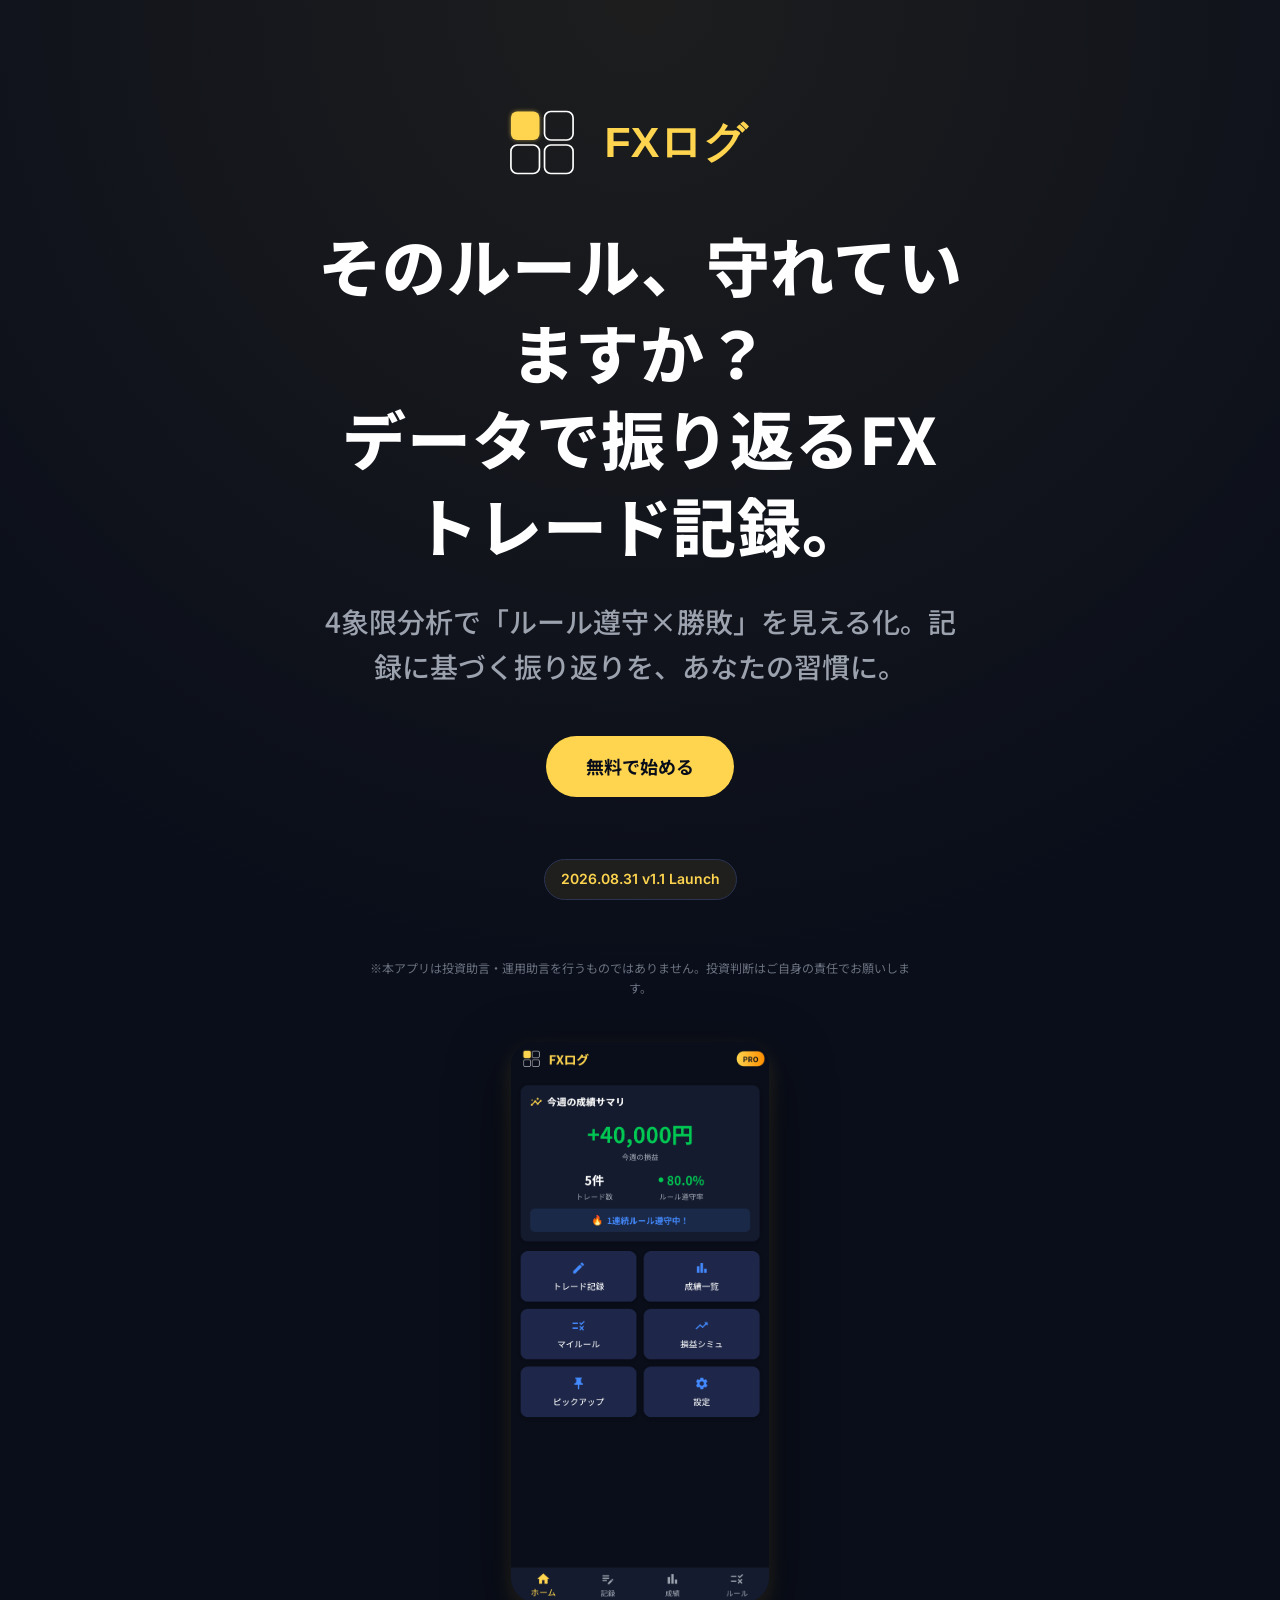
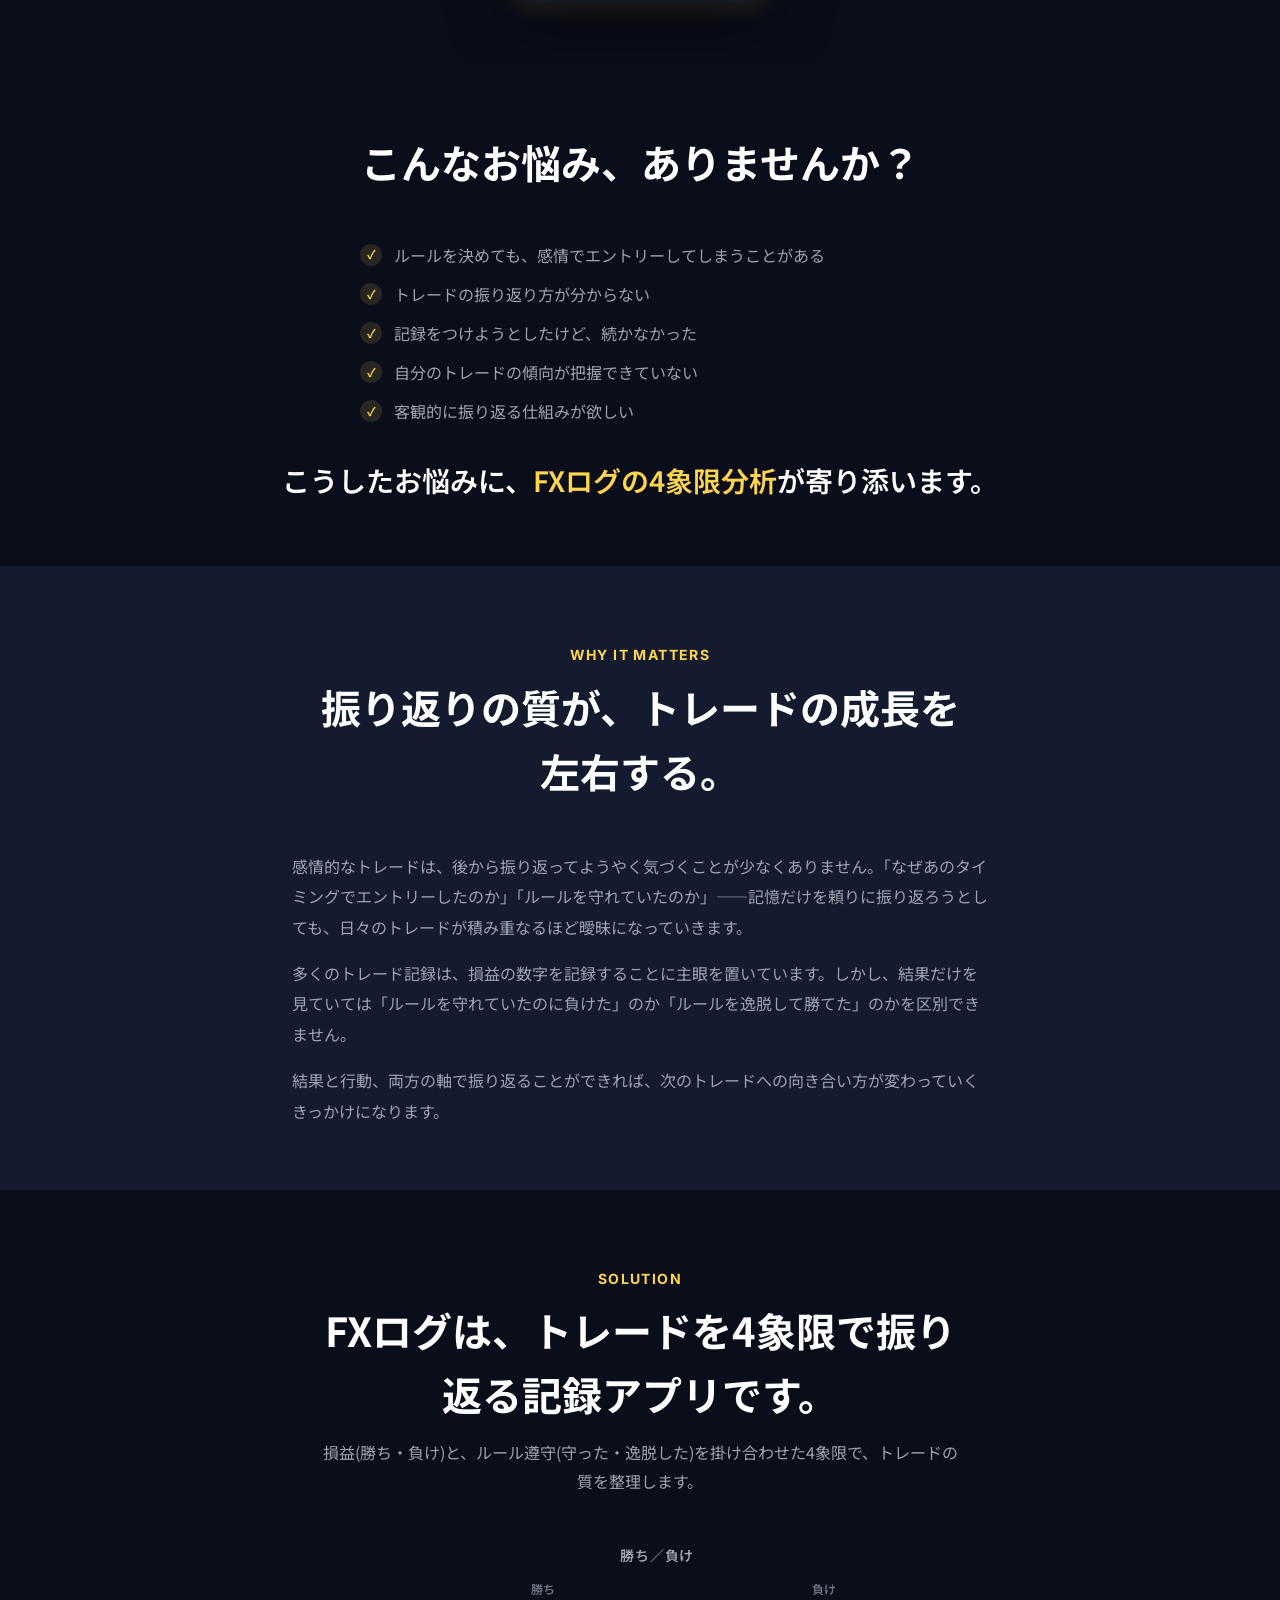
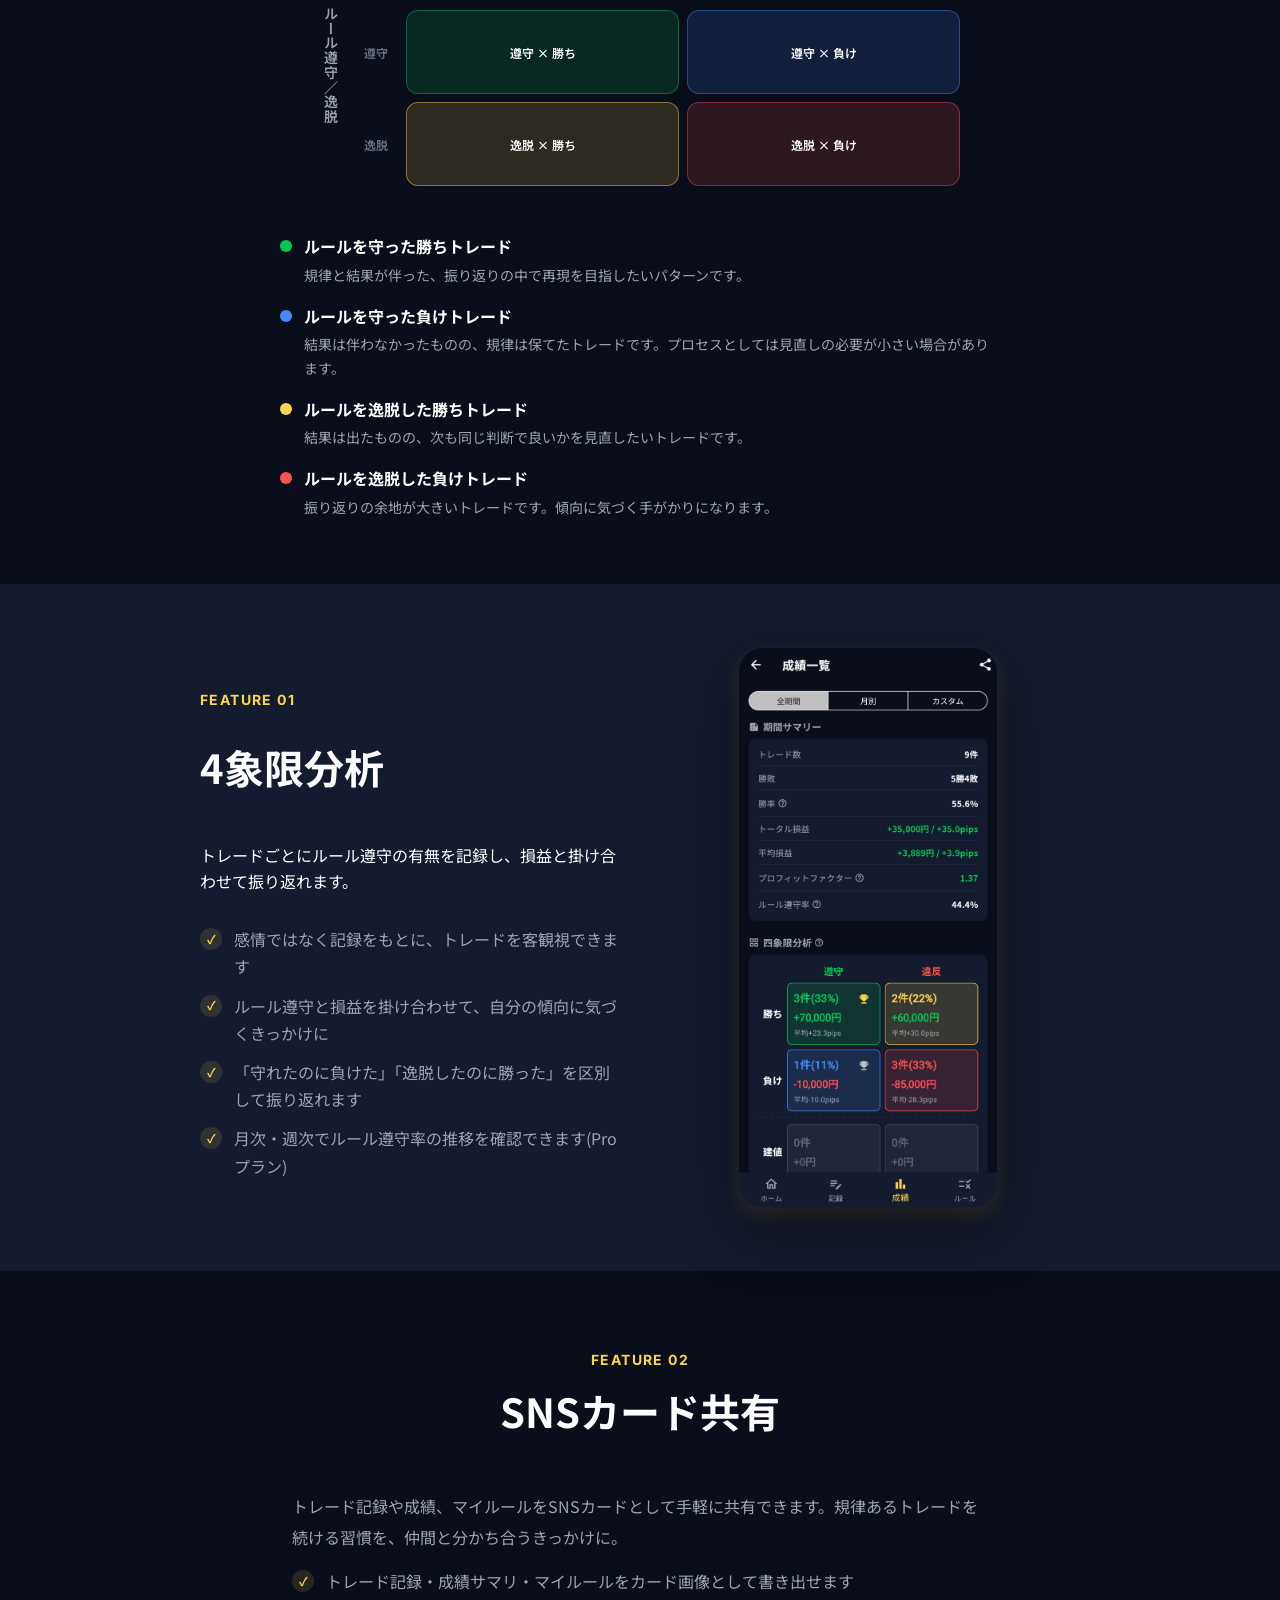
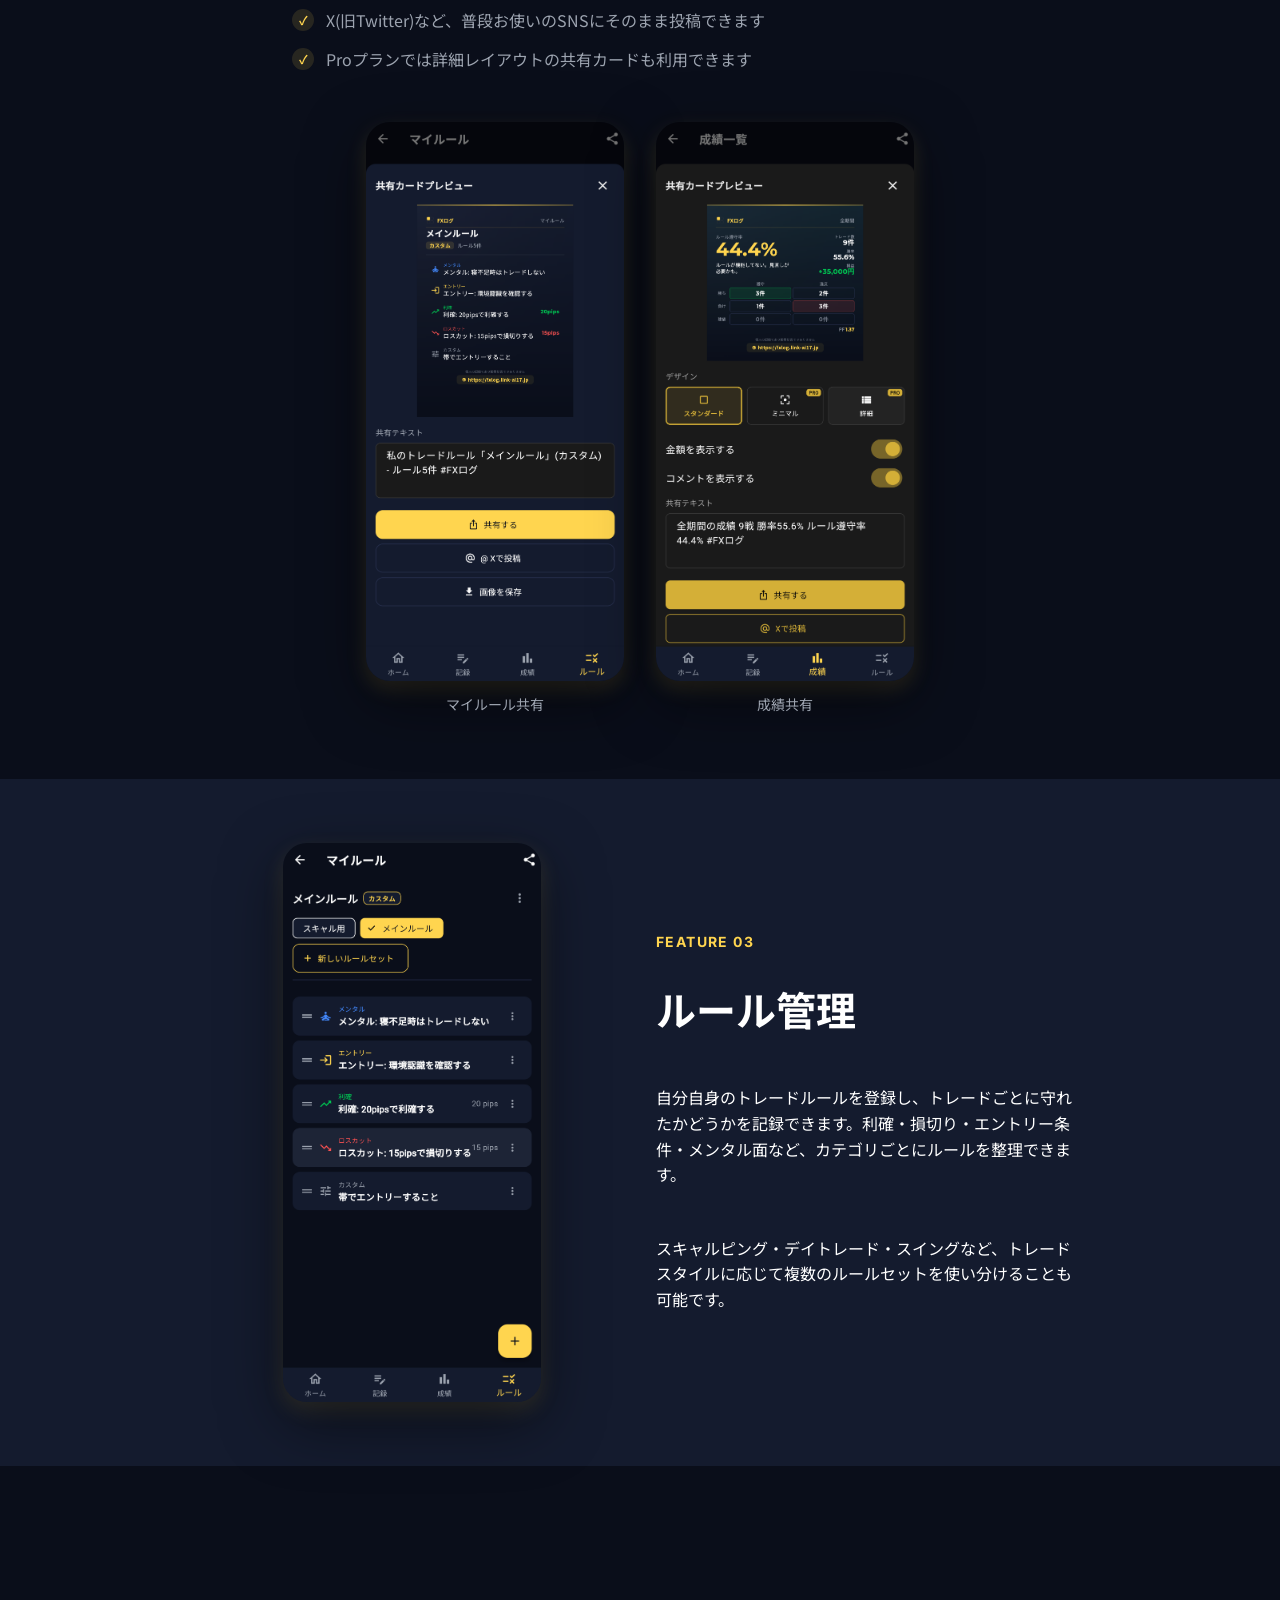
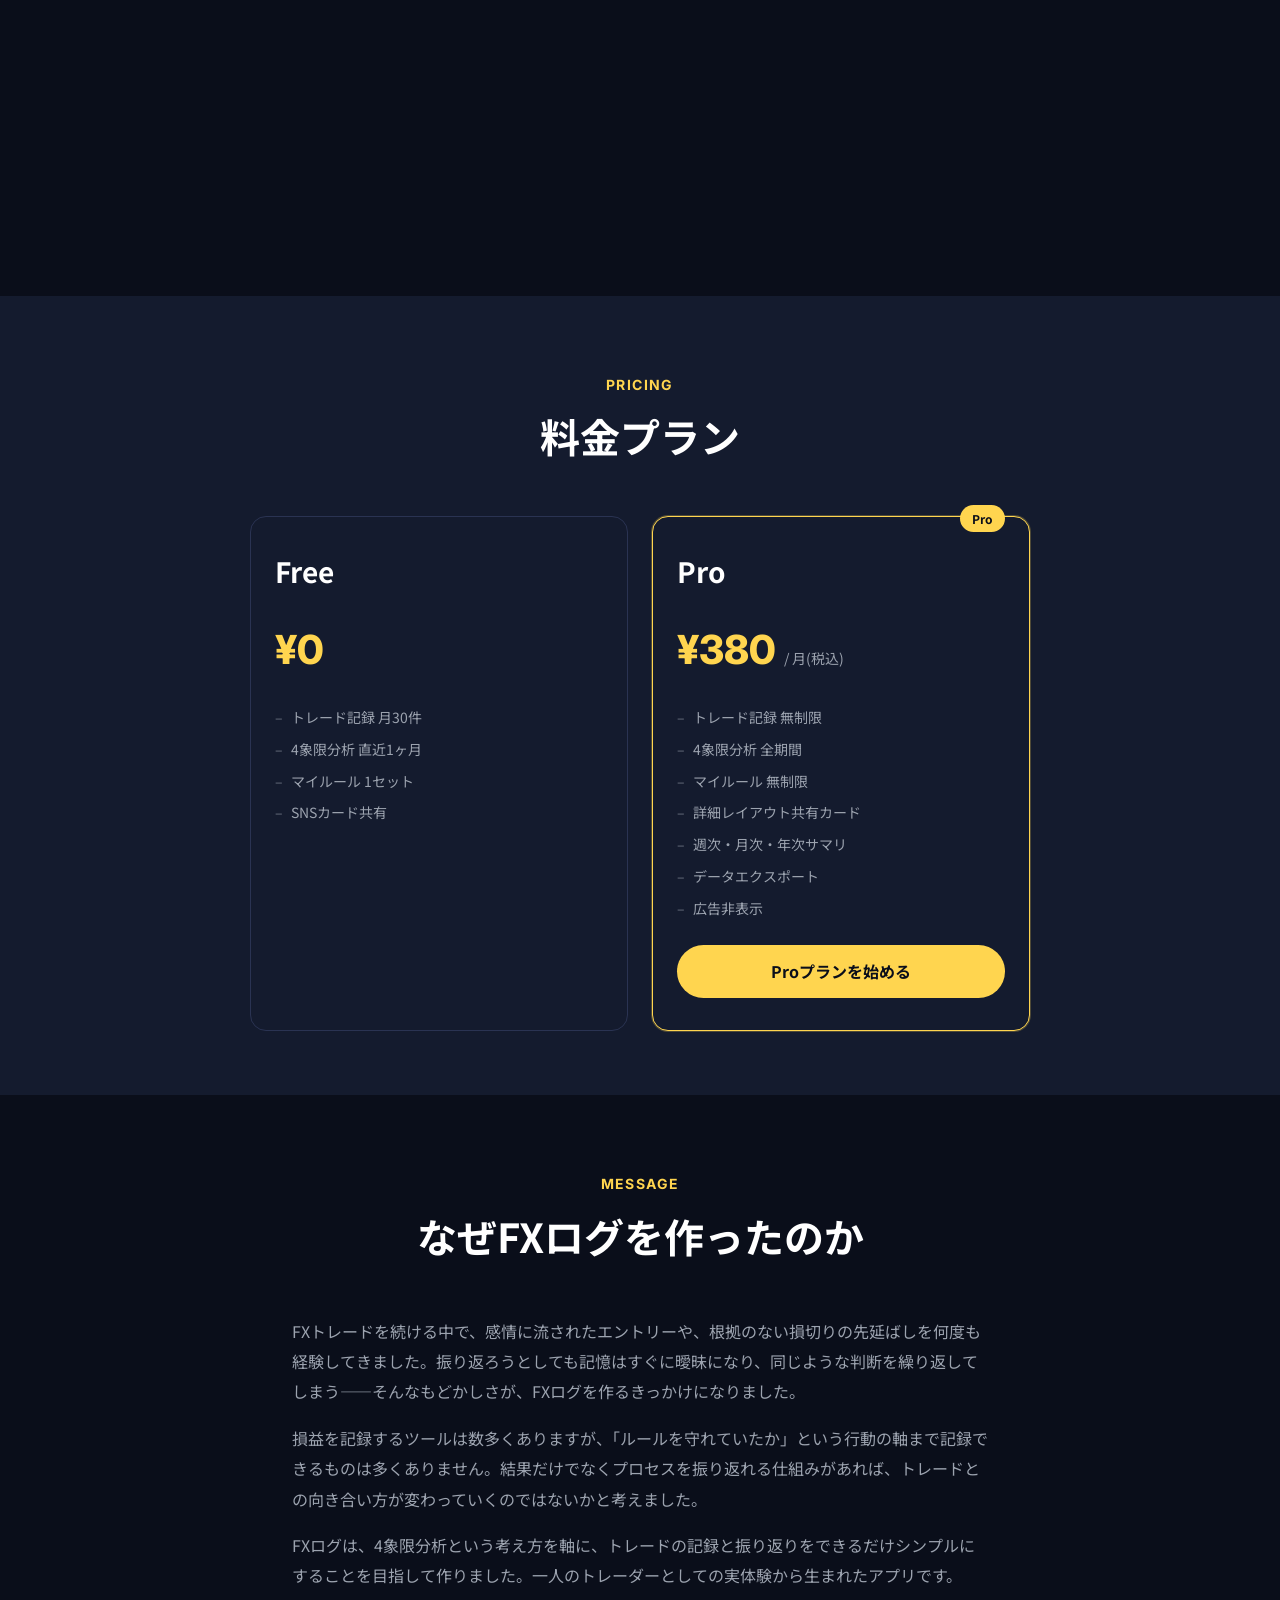
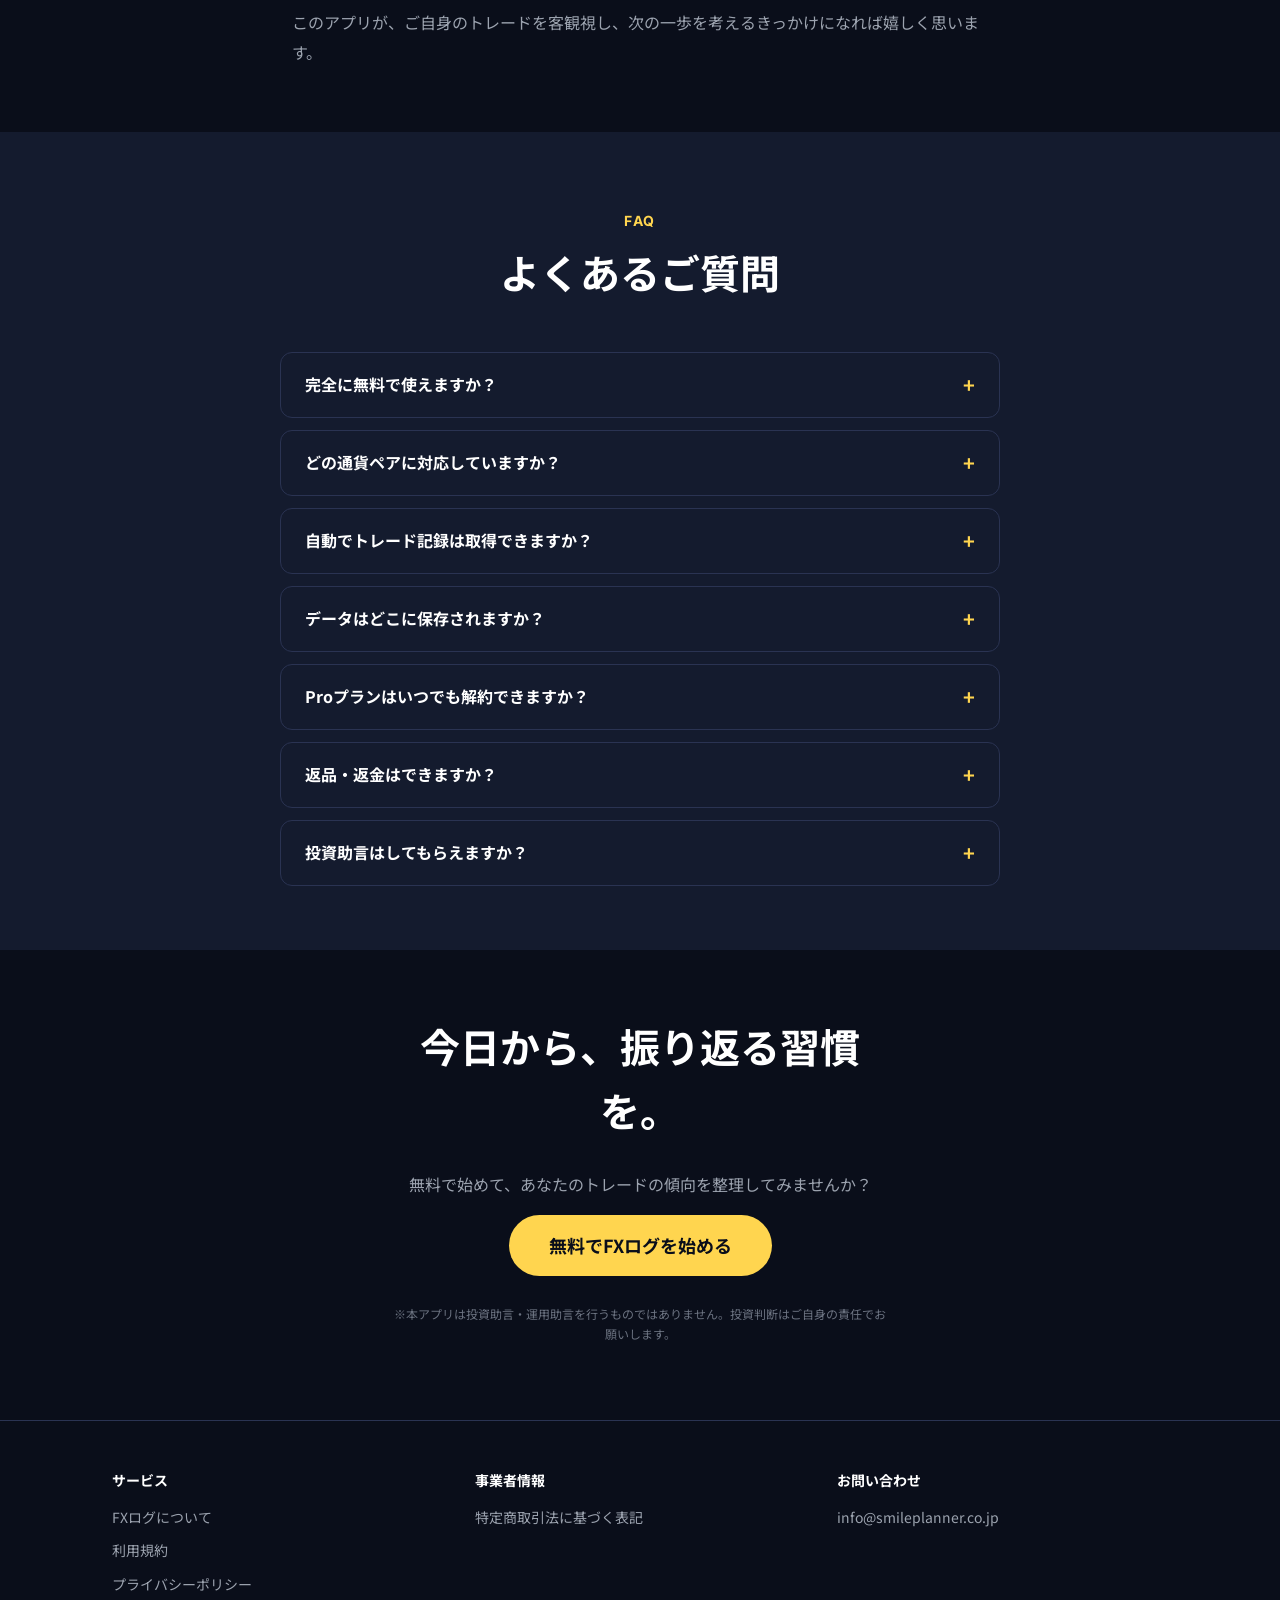
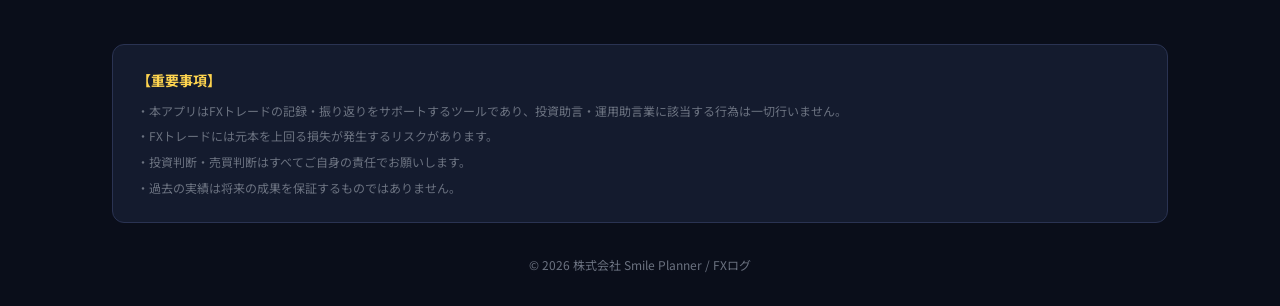
==== commit 910ff8a3: "fix(lp): ヒーローコピーを疑問形に刷新しサブコピーを1行化" ====
--- a/index.html
+++ b/index.html
@@ -4,23 +4,23 @@
   <meta charset="UTF-8" />
   <meta name="viewport" content="width=device-width, initial-scale=1" />
   <title>FXログ - ルールを、可視化する。4象限で振り返るFXトレード記録アプリ</title>
-  <meta name="description" content="FXログは、ルール遵守と損益の4象限でトレードを振り返るFXトレード記録アプリです。感情ではなく記録に基づいた振り返り習慣をサポートします。Freeプランあり、Proプラン月額380円(税込)。" />
+  <meta name="description" content="そのルール、守れていますか？FXログは4象限分析でトレードのルール遵守と成果を見える化。記録に基づく振り返り習慣で、あなたのトレードを支えます。" />
   <meta name="keywords" content="FX, トレード, 記録, 4象限, ルール管理, SNS共有" />
   <link rel="canonical" href="https://fxlog.link-ai17.jp" />
 
   <!-- OGP -->
   <meta property="og:type" content="website" />
   <meta property="og:url" content="https://fxlog.link-ai17.jp" />
-  <meta property="og:title" content="FXログ - ルールを、可視化する。" />
-  <meta property="og:description" content="4象限分析でトレードを客観視。感情ではなく記録に基づいた振り返り習慣をサポートするFXトレード記録アプリ。" />
+  <meta property="og:title" content="そのルール、守れていますか？" />
+  <meta property="og:description" content="4象限分析で「ルール遵守×勝敗」を見える化。記録に基づく振り返りを、あなたの習慣に。" />
   <meta property="og:image" content="https://fxlog.link-ai17.jp/assets/og-image.png" />
   <meta property="og:locale" content="ja_JP" />
   <meta property="og:site_name" content="FXログ" />
 
   <!-- Twitter Card -->
   <meta name="twitter:card" content="summary_large_image" />
-  <meta name="twitter:title" content="FXログ - ルールを、可視化する。" />
-  <meta name="twitter:description" content="4象限分析でトレードを客観視。感情ではなく記録に基づいた振り返り習慣をサポートするFXトレード記録アプリ。" />
+  <meta name="twitter:title" content="そのルール、守れていますか？" />
+  <meta name="twitter:description" content="4象限分析で「ルール遵守×勝敗」を見える化。記録に基づく振り返りを、あなたの習慣に。" />
   <meta name="twitter:image" content="https://fxlog.link-ai17.jp/assets/og-image.png" />
 
   <!-- Favicon -->
@@ -50,8 +50,13 @@
           <img class="hero__logo" src="/assets/logo-lockup.svg" alt="FXログ" width="300" height="100" />
         </div>
 
-        <h1 class="hero__title">ルールを、可視化する。<br />データで振り返るFXトレード記録。</h1>
-        <p class="hero__subtitle">4象限分析でトレードを客観視。感情ではなく記録に基づいた振り返り習慣を。</p>
+        <h1 class="hero__title">
+          そのルール、守れていますか？<br>
+          データで振り返るFXトレード記録。
+        </h1>
+        <p class="hero__subtitle">
+          4象限分析で「ルール遵守×勝敗」を見える化。記録に基づく振り返りを、あなたの習慣に。
+        </p>
 
         <p class="hero__cta">
           <a class="btn btn--large" href="https://fxlog.vercel.app" rel="noopener">無料で始める</a>
--- a/styles/main.css
+++ b/styles/main.css
@@ -304,10 +304,19 @@
   animation: fx-fade-in 0.8s ease-out 0.1s forwards;
 }
 
+/* 句読点・疑問符の直前で改行されないよう、日本語の禁則処理をブラウザの
+   デフォルト(line-break: normal)より厳格に指定する。 */
+.hero__title,
+.hero__subtitle {
+  overflow-wrap: break-word;
+  line-break: strict;
+}
+
 .hero__title {
   font-size: var(--fs-hero);
   font-weight: 800;
   letter-spacing: 0.01em;
+  line-height: 1.35;
   margin: 0;
   color: var(--color-text-primary);
   opacity: 0;
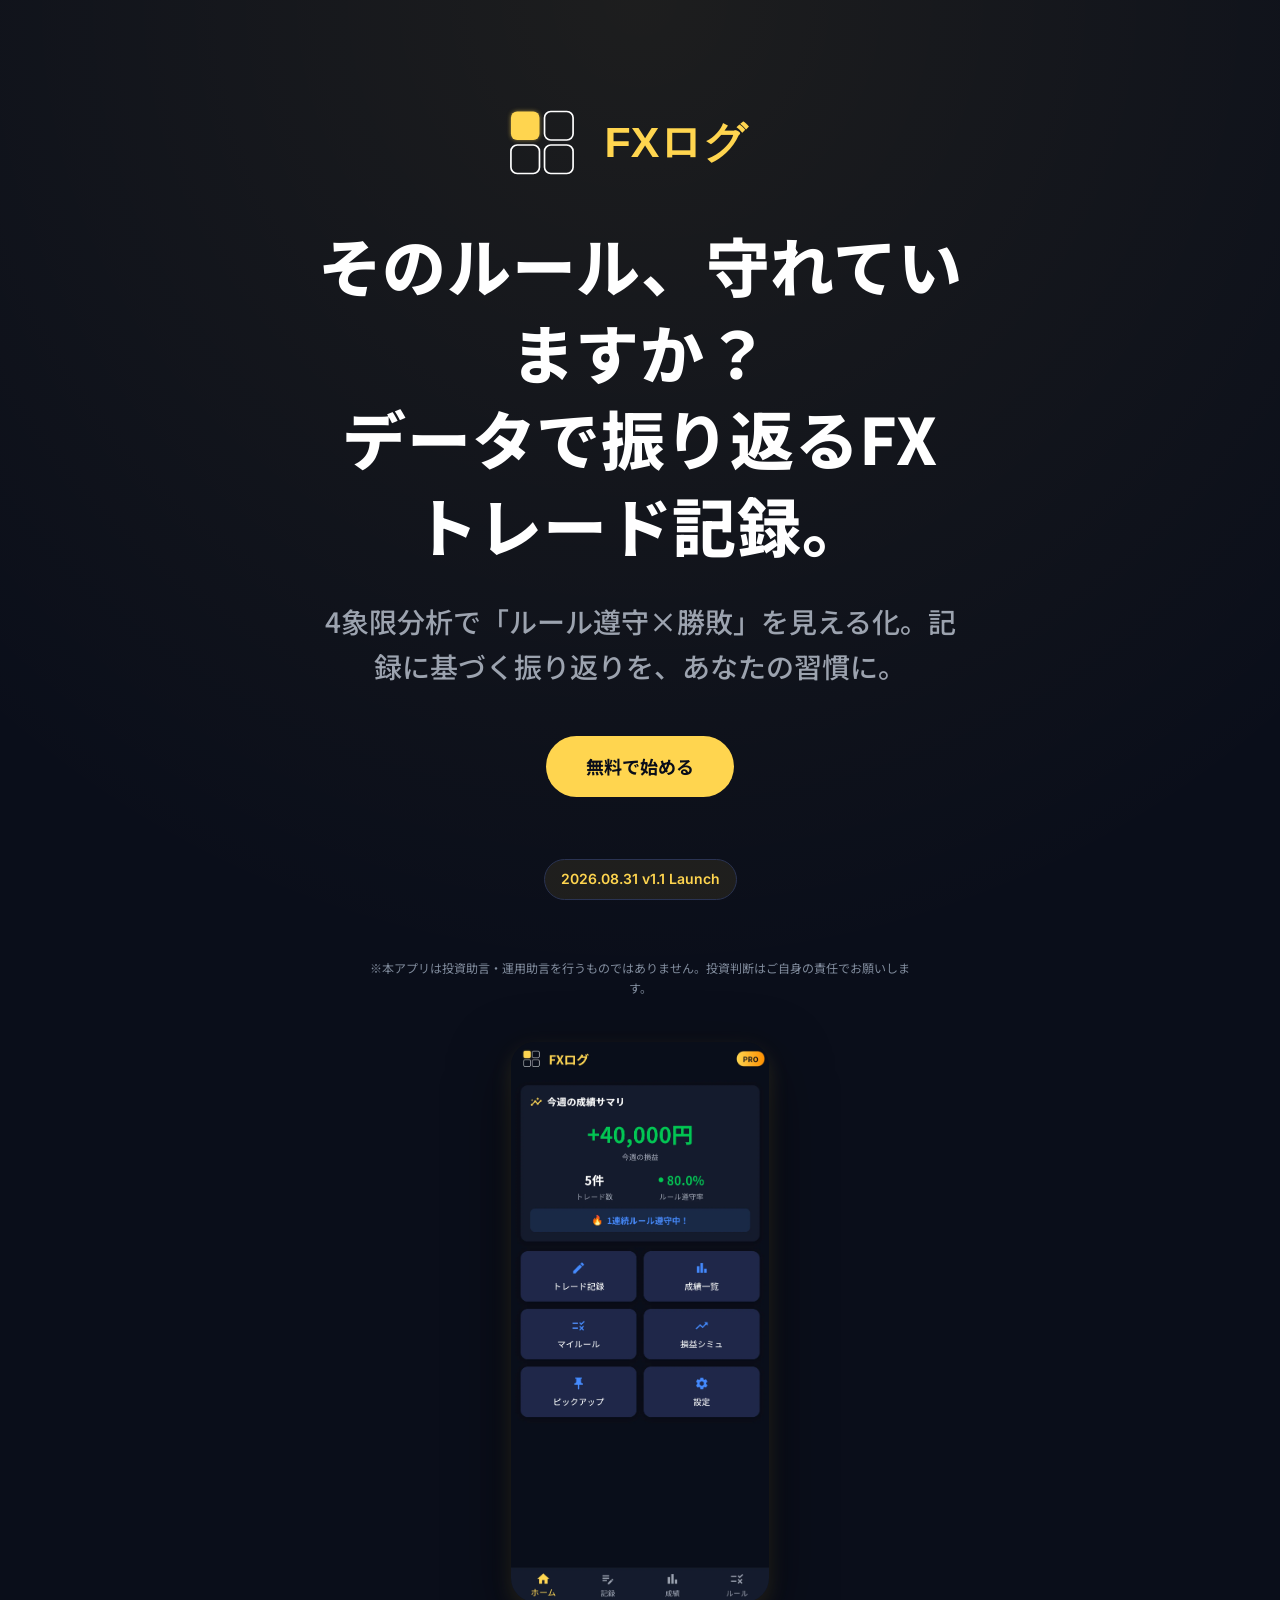
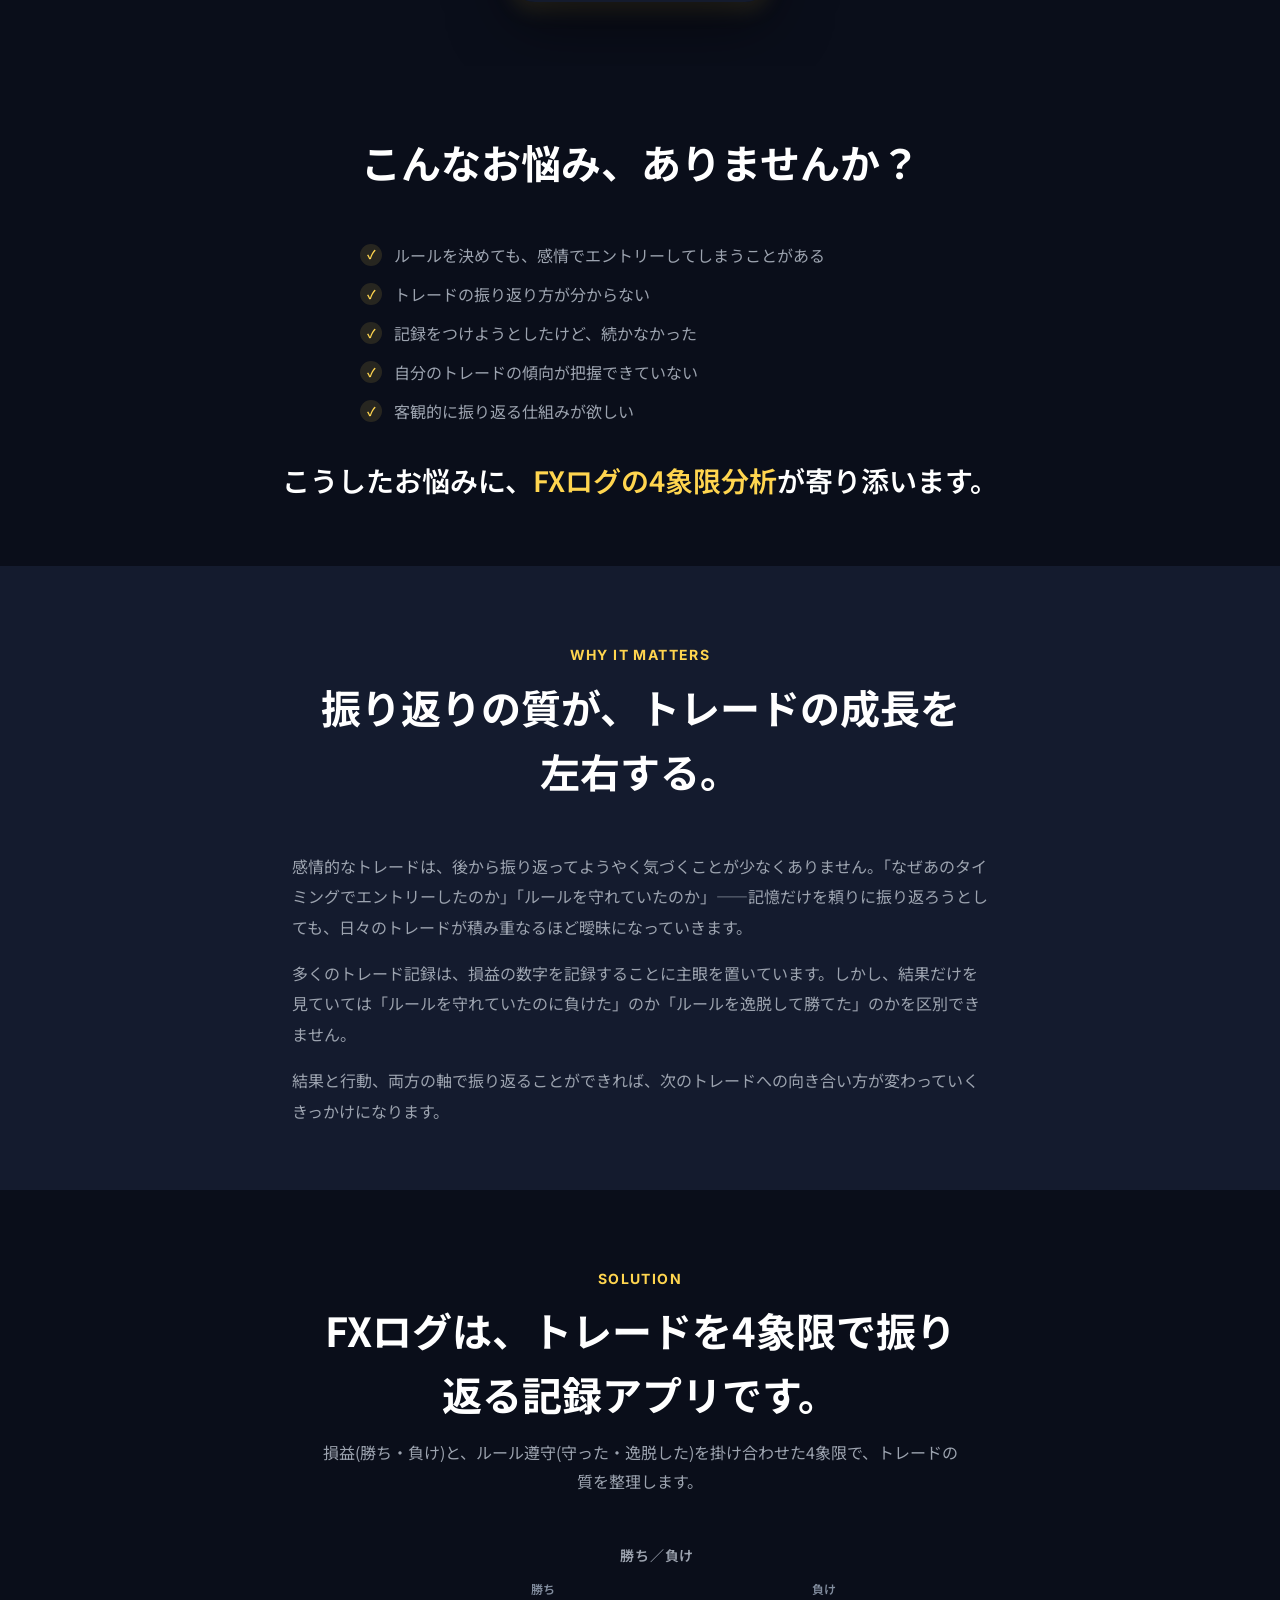
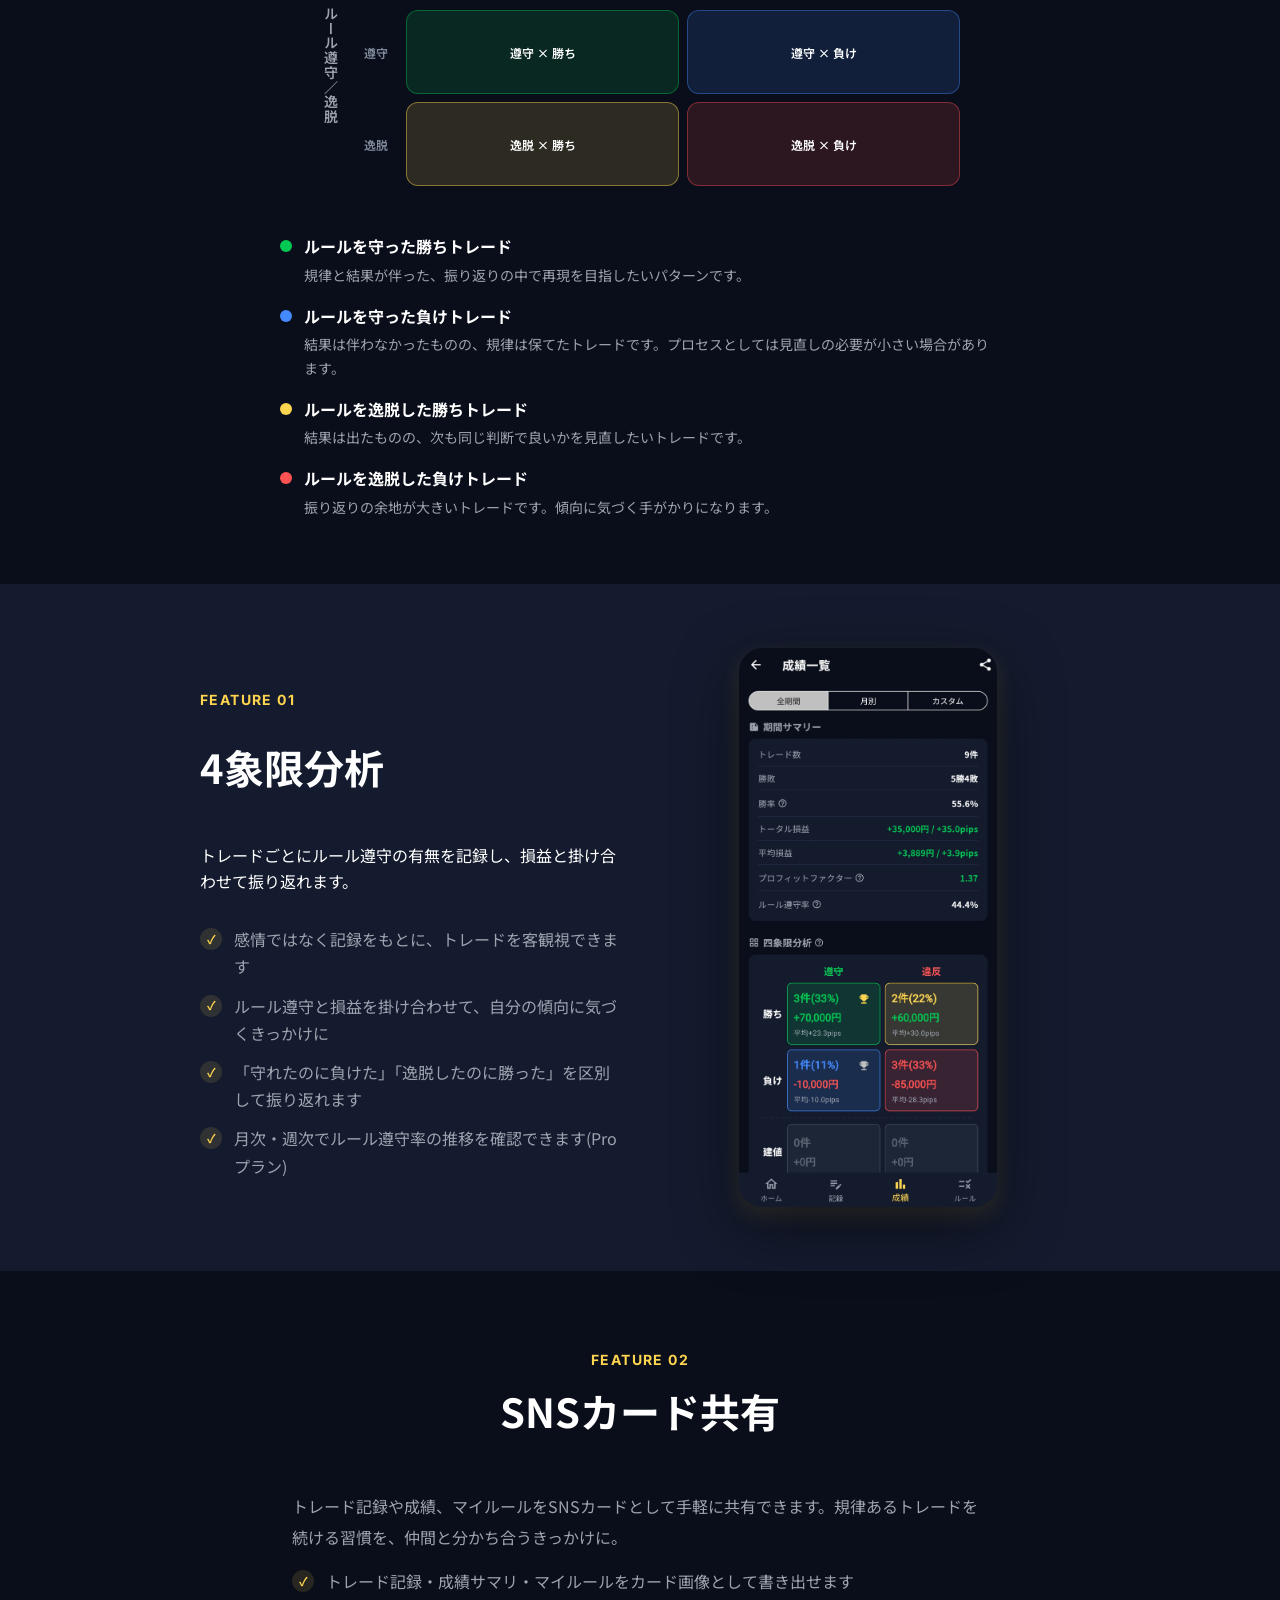
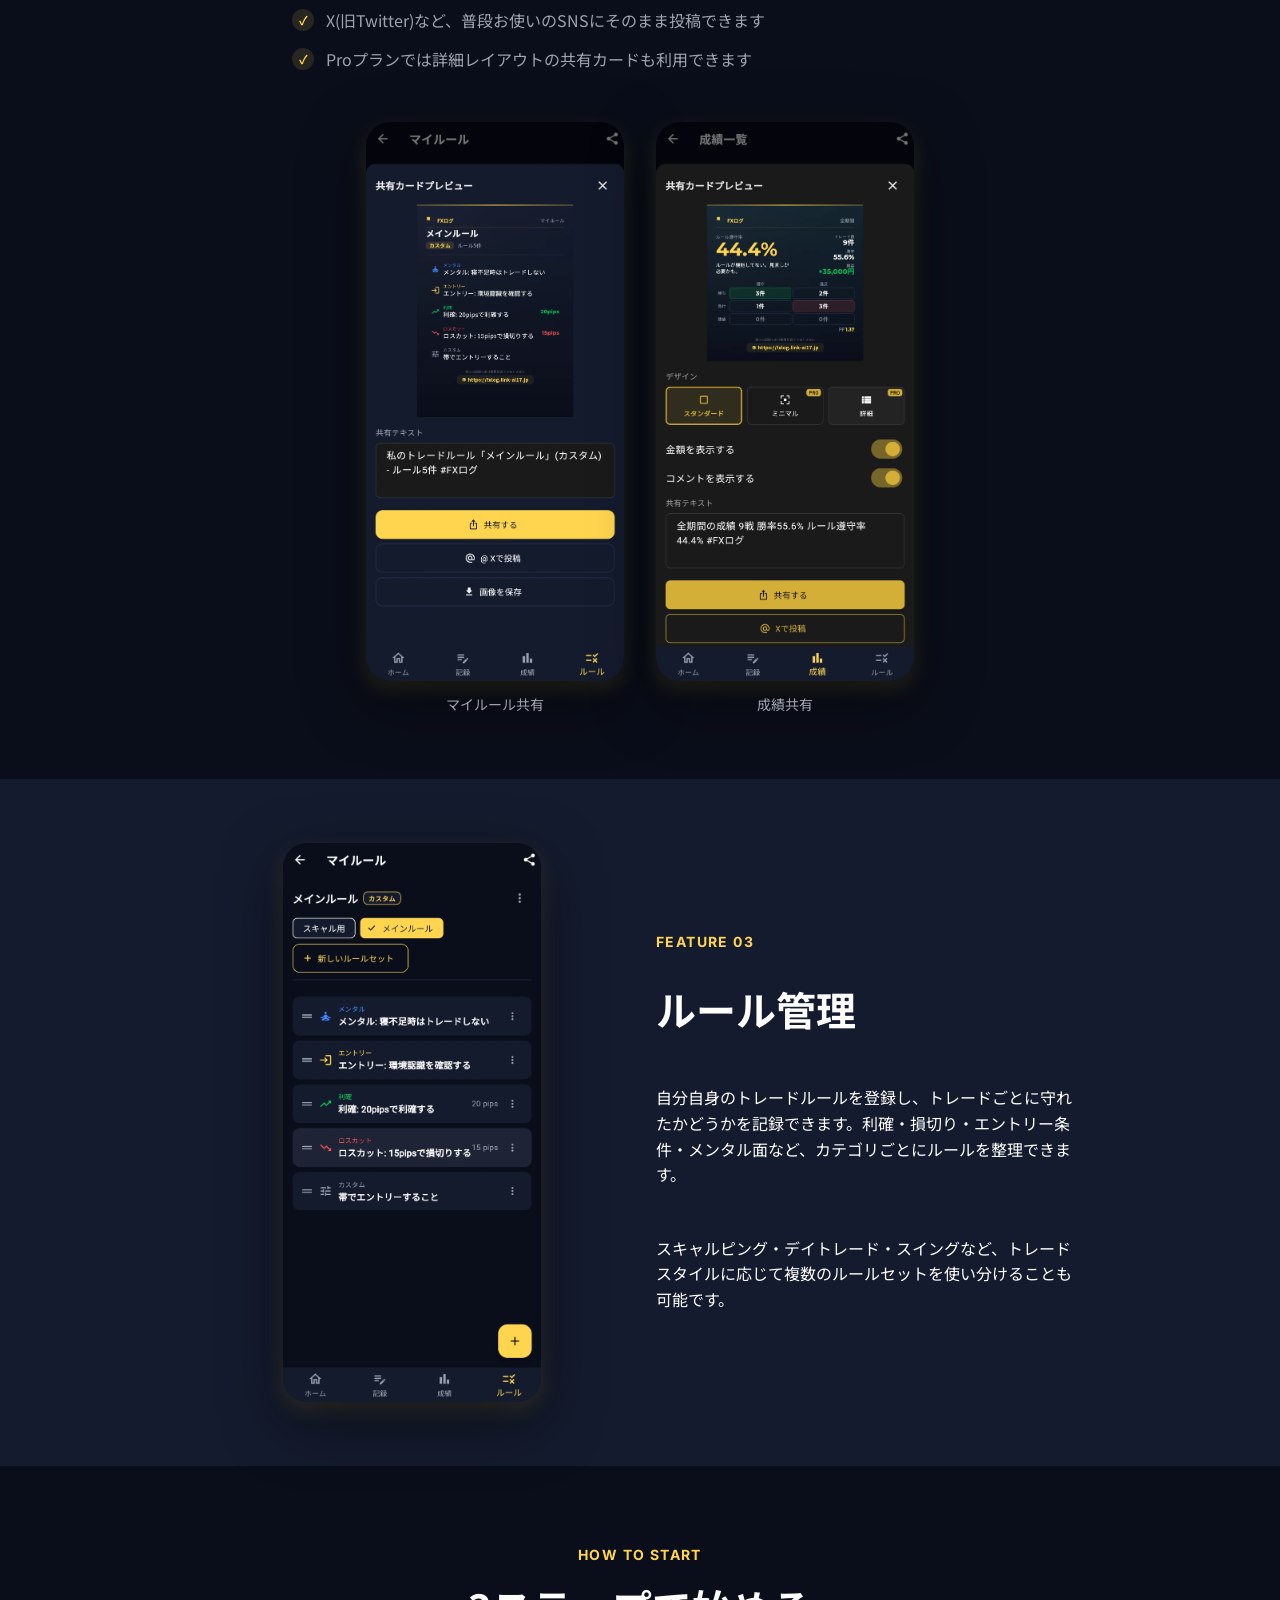
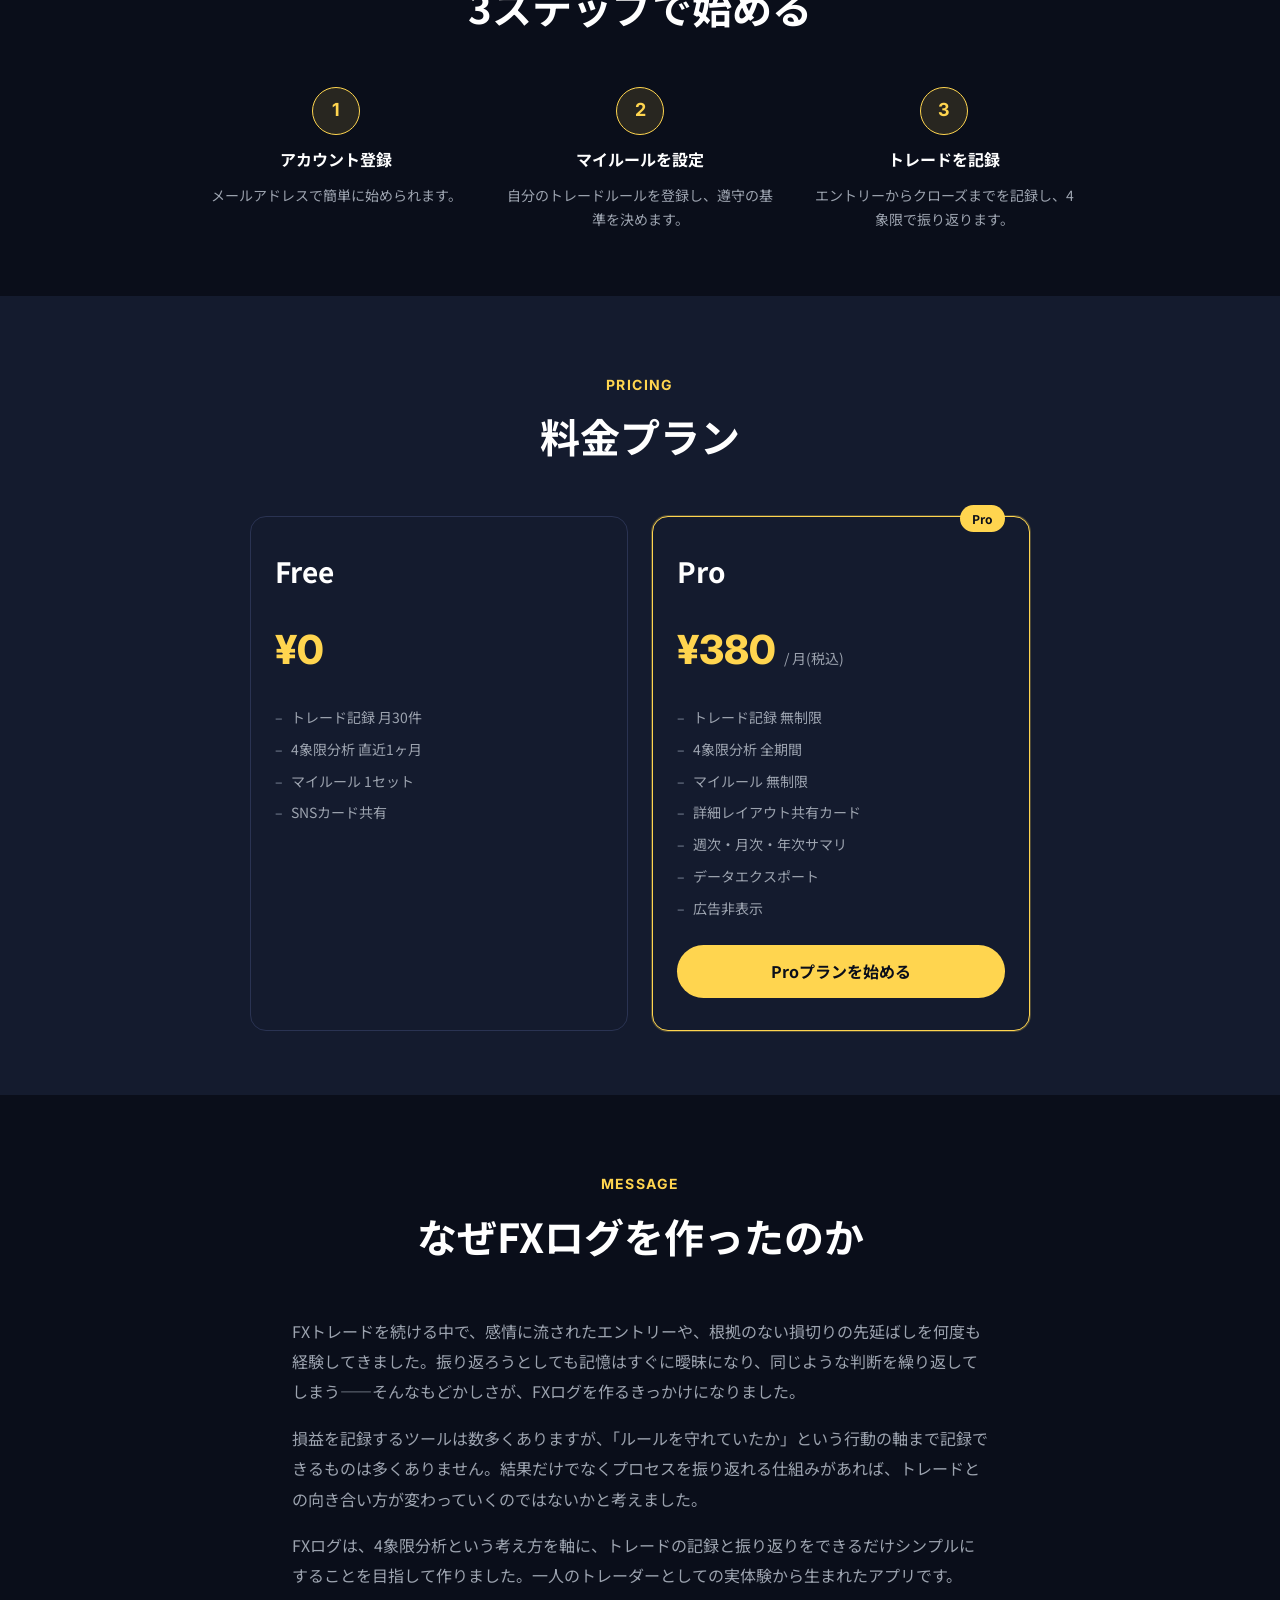
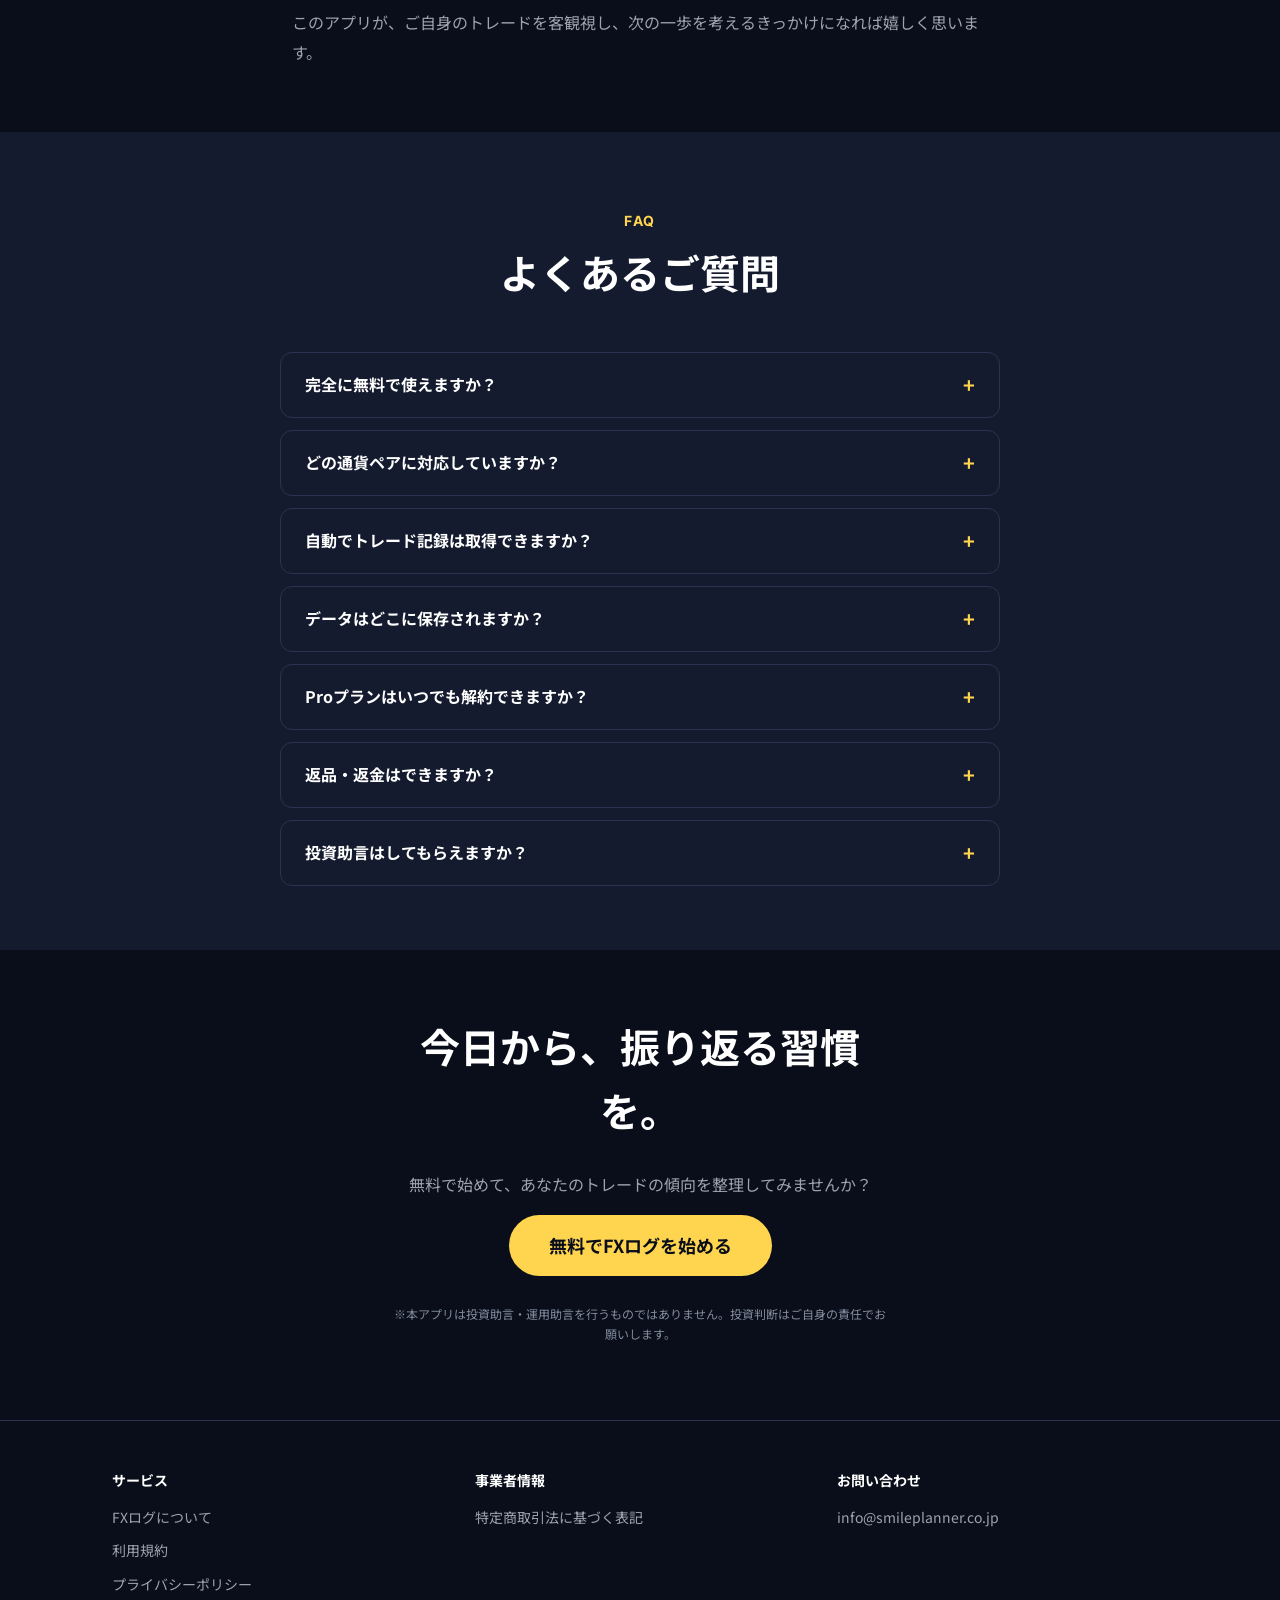
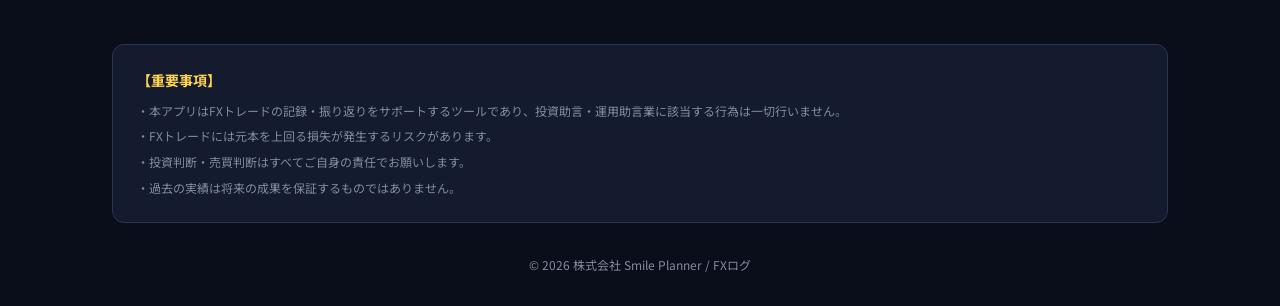
==== commit de1d0cb9: "perf(lp): Lighthouseスコア改善（WebP変換・a11y・JSON-LD追加) - スクリーンショット5枚をWebP変換（合計 -81.7%、約1.7MB削減）  - <pictur" ====
--- a/index.html
+++ b/index.html
@@ -37,6 +37,122 @@
   <link href="https://fonts.googleapis.com/css2?family=Inter:wght@400;500;600;700;800&family=Noto+Sans+JP:wght@400;500;600;700&display=swap" rel="stylesheet" />
 
   <link rel="stylesheet" href="/styles/main.css" />
+
+  <!-- 構造化データ(JSON-LD): Agentic Browsing/リッチリザルト対応 -->
+  <script type="application/ld+json">
+  {
+    "@context": "https://schema.org",
+    "@type": "SoftwareApplication",
+    "name": "FXログ",
+    "applicationCategory": "FinanceApplication",
+    "operatingSystem": "Web, iOS, Android",
+    "description": "4象限分析で「ルール遵守×勝敗」を見える化するFXトレード記録アプリ。感情ではなく記録に基づく振り返り習慣をサポートします。",
+    "url": "https://fxlog.link-ai17.jp",
+    "offers": [
+      {
+        "@type": "Offer",
+        "name": "Free",
+        "price": "0",
+        "priceCurrency": "JPY"
+      },
+      {
+        "@type": "Offer",
+        "name": "Pro",
+        "price": "380",
+        "priceCurrency": "JPY",
+        "priceSpecification": {
+          "@type": "UnitPriceSpecification",
+          "price": "380",
+          "priceCurrency": "JPY",
+          "unitText": "月額(税込)"
+        }
+      }
+    ],
+    "featureList": [
+      "4象限分析(ルール遵守×勝敗)",
+      "トレード記録",
+      "マイルール管理",
+      "SNSカード共有",
+      "成績サマリー",
+      "CSVエクスポート(Pro)"
+    ]
+  }
+  </script>
+
+  <script type="application/ld+json">
+  {
+    "@context": "https://schema.org",
+    "@type": "Organization",
+    "name": "FXログ",
+    "url": "https://fxlog.link-ai17.jp",
+    "logo": "https://fxlog.link-ai17.jp/assets/logo.svg"
+  }
+  </script>
+
+  <script type="application/ld+json">
+  {
+    "@context": "https://schema.org",
+    "@type": "FAQPage",
+    "mainEntity": [
+      {
+        "@type": "Question",
+        "name": "完全に無料で使えますか？",
+        "acceptedAnswer": {
+          "@type": "Answer",
+          "text": "Freeプランでは、トレード記録月30件・4象限分析直近1ヶ月・マイルール1セットなど一部制限付きで無料でご利用いただけます。より多くの機能をご利用になりたい場合は、月額380円(税込)のProプランをご用意しています。"
+        }
+      },
+      {
+        "@type": "Question",
+        "name": "どの通貨ペアに対応していますか？",
+        "acceptedAnswer": {
+          "@type": "Answer",
+          "text": "USD/JPY・EUR/JPY・GBP/JPY・AUD/JPY・NZD/JPYの主要JPYクロス5種に対応しています(2026年8月時点)。"
+        }
+      },
+      {
+        "@type": "Question",
+        "name": "自動でトレード記録は取得できますか？",
+        "acceptedAnswer": {
+          "@type": "Answer",
+          "text": "現在は手動での記録入力に対応しています。証券会社との自動連携は今後の検討事項です。"
+        }
+      },
+      {
+        "@type": "Question",
+        "name": "データはどこに保存されますか？",
+        "acceptedAnswer": {
+          "@type": "Answer",
+          "text": "データはクラウドデータベース(Supabase)に保存され、アカウントに紐づけて管理されます。"
+        }
+      },
+      {
+        "@type": "Question",
+        "name": "Proプランはいつでも解約できますか？",
+        "acceptedAnswer": {
+          "@type": "Answer",
+          "text": "はい、いつでも解約手続きが可能です。解約後は、契約期間の終了をもってFreeプランへ移行します。"
+        }
+      },
+      {
+        "@type": "Question",
+        "name": "返品・返金はできますか？",
+        "acceptedAnswer": {
+          "@type": "Answer",
+          "text": "デジタルサービスの性質上、原則として返金には対応しておりません。詳細は特定商取引法に基づく表記をご確認ください。"
+        }
+      },
+      {
+        "@type": "Question",
+        "name": "投資助言はしてもらえますか？",
+        "acceptedAnswer": {
+          "@type": "Answer",
+          "text": "FXログは投資助言・運用助言を行うものではありません。トレードの記録・振り返りをサポートするツールとしてご利用ください。"
+        }
+      }
+    ]
+  }
+  </script>
 </head>
 <body>
   <div class="page">
@@ -69,7 +185,10 @@
         </p>
 
         <div class="phone-frame">
-          <img src="/assets/hero-home.png" alt="FXログ ホーム画面" loading="lazy" />
+          <picture>
+            <source srcset="/assets/hero-home.webp" type="image/webp" />
+            <img src="/assets/hero-home.png" alt="FXログ ホーム画面" width="430" height="932" fetchpriority="high" />
+          </picture>
         </div>
       </div>
     </header>
@@ -198,7 +317,10 @@
           </div>
           <div class="feature-block__media">
             <div class="phone-frame">
-              <img src="/assets/feature-01-quadrant.png" alt="4象限分析画面" loading="lazy" />
+              <picture>
+                <source srcset="/assets/feature-01-quadrant.webp" type="image/webp" />
+                <img src="/assets/feature-01-quadrant.png" alt="4象限分析画面" width="430" height="932" loading="lazy" />
+              </picture>
             </div>
           </div>
         </div>
@@ -227,13 +349,19 @@
         <div class="feature-02-cards">
           <figure>
             <div class="phone-frame">
-              <img src="/assets/feature-02-rule-card.png" alt="マイルール共有カード" loading="lazy" />
+              <picture>
+                <source srcset="/assets/feature-02-rule-card.webp" type="image/webp" />
+                <img src="/assets/feature-02-rule-card.png" alt="マイルール共有カード" width="430" height="932" loading="lazy" />
+              </picture>
             </div>
             <figcaption>マイルール共有</figcaption>
           </figure>
           <figure>
             <div class="phone-frame">
-              <img src="/assets/feature-02-stats-card.png" alt="成績共有カード" loading="lazy" />
+              <picture>
+                <source srcset="/assets/feature-02-stats-card.webp" type="image/webp" />
+                <img src="/assets/feature-02-stats-card.png" alt="成績共有カード" width="430" height="932" loading="lazy" />
+              </picture>
             </div>
             <figcaption>成績共有</figcaption>
           </figure>
@@ -255,7 +383,10 @@
           </div>
           <div class="feature-block__media">
             <div class="phone-frame">
-              <img src="/assets/feature-03-rules.png" alt="マイルール一覧画面" loading="lazy" />
+              <picture>
+                <source srcset="/assets/feature-03-rules.webp" type="image/webp" />
+                <img src="/assets/feature-03-rules.png" alt="マイルール一覧画面" width="430" height="932" loading="lazy" />
+              </picture>
             </div>
           </div>
         </div>
@@ -419,7 +550,7 @@
          ====================================================================== -->
     <footer class="footer">
       <div class="container">
-        <div class="footer__columns">
+        <nav class="footer__columns" aria-label="フッターリンク">
           <div class="footer__column">
             <h3 class="footer__column-heading">サービス</h3>
             <ul class="footer__links">
@@ -440,7 +571,7 @@
               <li><a href="mailto:info@smileplanner.co.jp">info@smileplanner.co.jp</a></li>
             </ul>
           </div>
-        </div>
+        </nav>
 
         <div class="footer__notice">
           <p class="footer__notice-title">【重要事項】</p>
--- a/styles/main.css
+++ b/styles/main.css
@@ -13,7 +13,10 @@
   --color-surface-variant: #1E2749;
   --color-text-primary: #FFFFFF;
   --color-text-secondary: #9CA3AF;
-  --color-text-tertiary: #6B7280;
+  /* 元値#6B7280は#0A0E1A背景でコントラスト比3.98:1(WCAG AA 4.5:1未達)
+     だったため#818C9Dに調整(#0A0E1A比5.66:1、#141B2E比5.03:1)。
+     legal-note等の法的文言にも使われるため特に重要。 */
+  --color-text-tertiary: #818C9D;
   --color-border: #2A3352;
 
   /* アクセント */
@@ -86,9 +89,24 @@
   max-width: 100%;
 }
 
+/* pictureは既定でinlineのため、中のimgをそのまま配置したいコンテナ
+   (.phone-frame等)でボックスモデル上の余計な挙動を生まないようにする。 */
+picture {
+  display: contents;
+}
+
 a {
   color: inherit;
   text-decoration: none;
+}
+
+/* キーボード操作時のフォーカスリングをブランドカラーで明示する
+   (マウス操作時は表示されない:focus-visibleを使用)。 */
+a:focus-visible,
+button:focus-visible,
+summary:focus-visible {
+  outline: 2px solid var(--color-primary);
+  outline-offset: 2px;
 }
 
 ul,
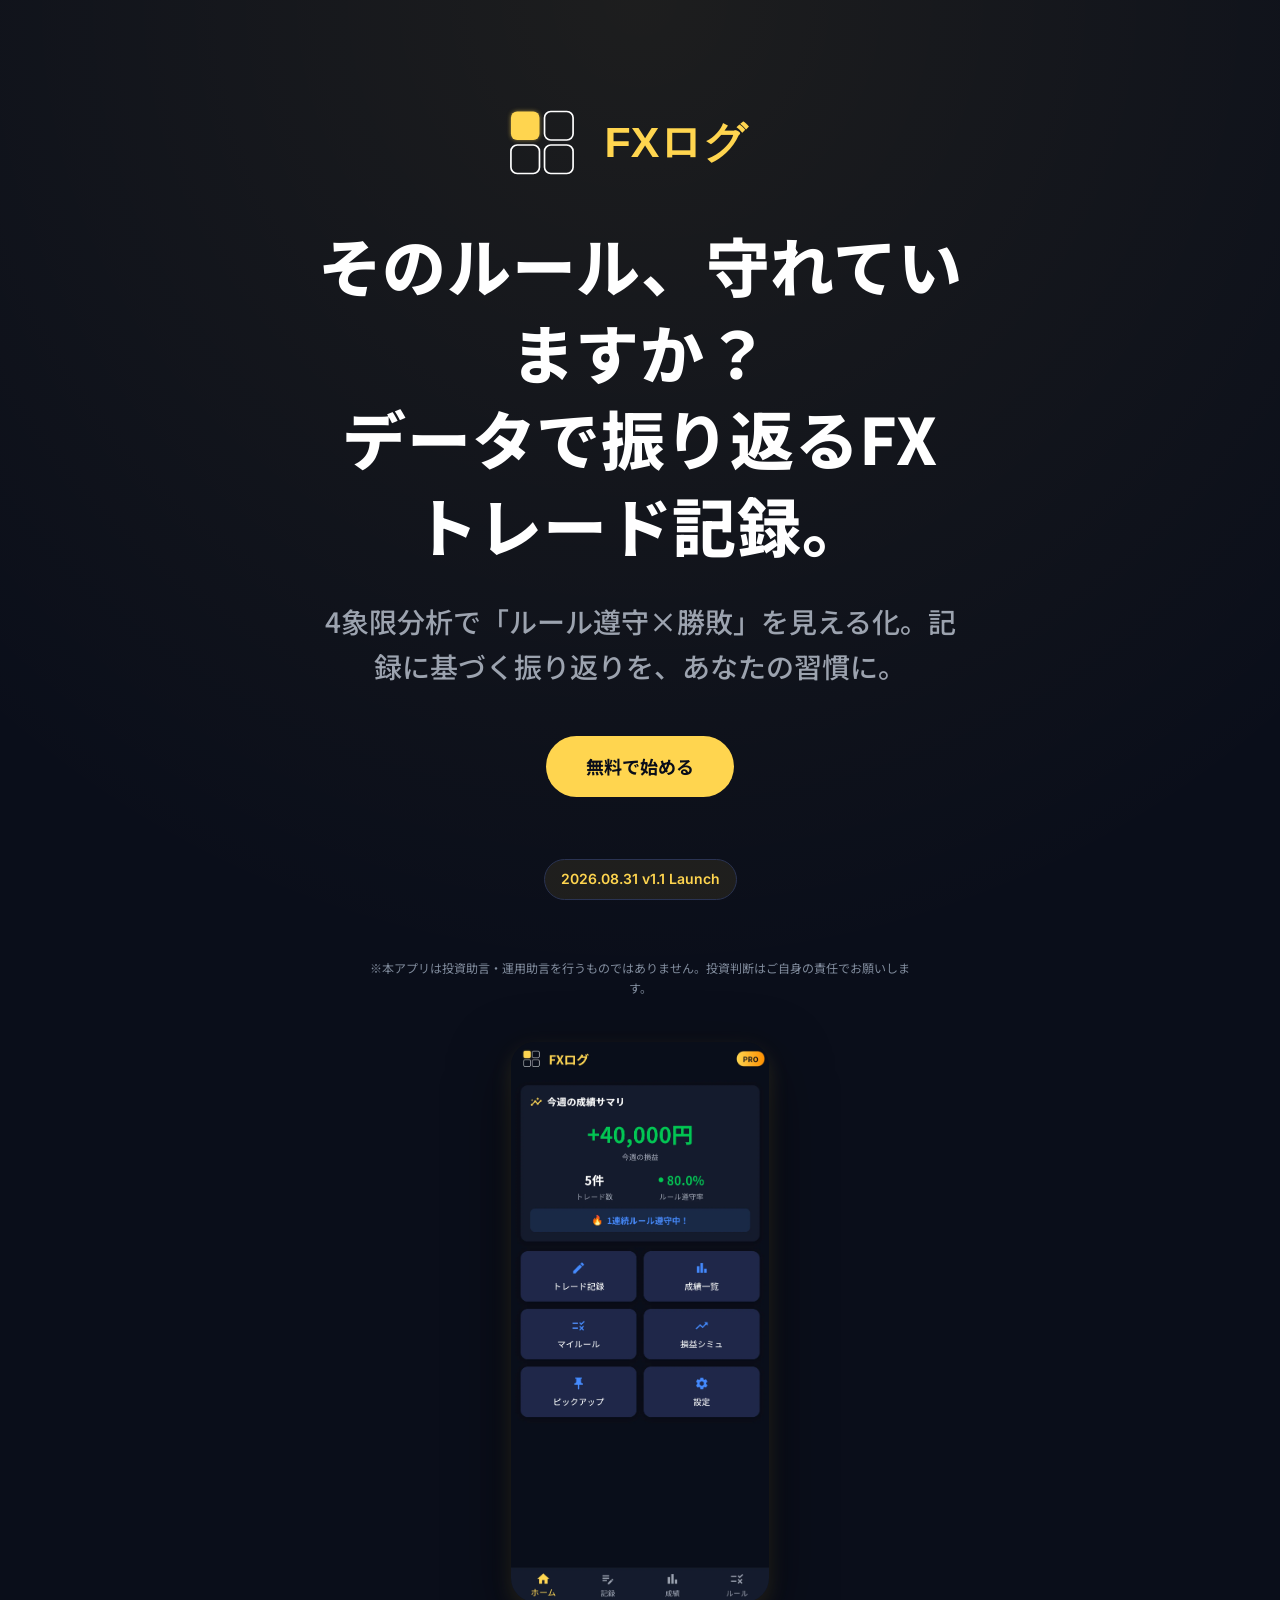
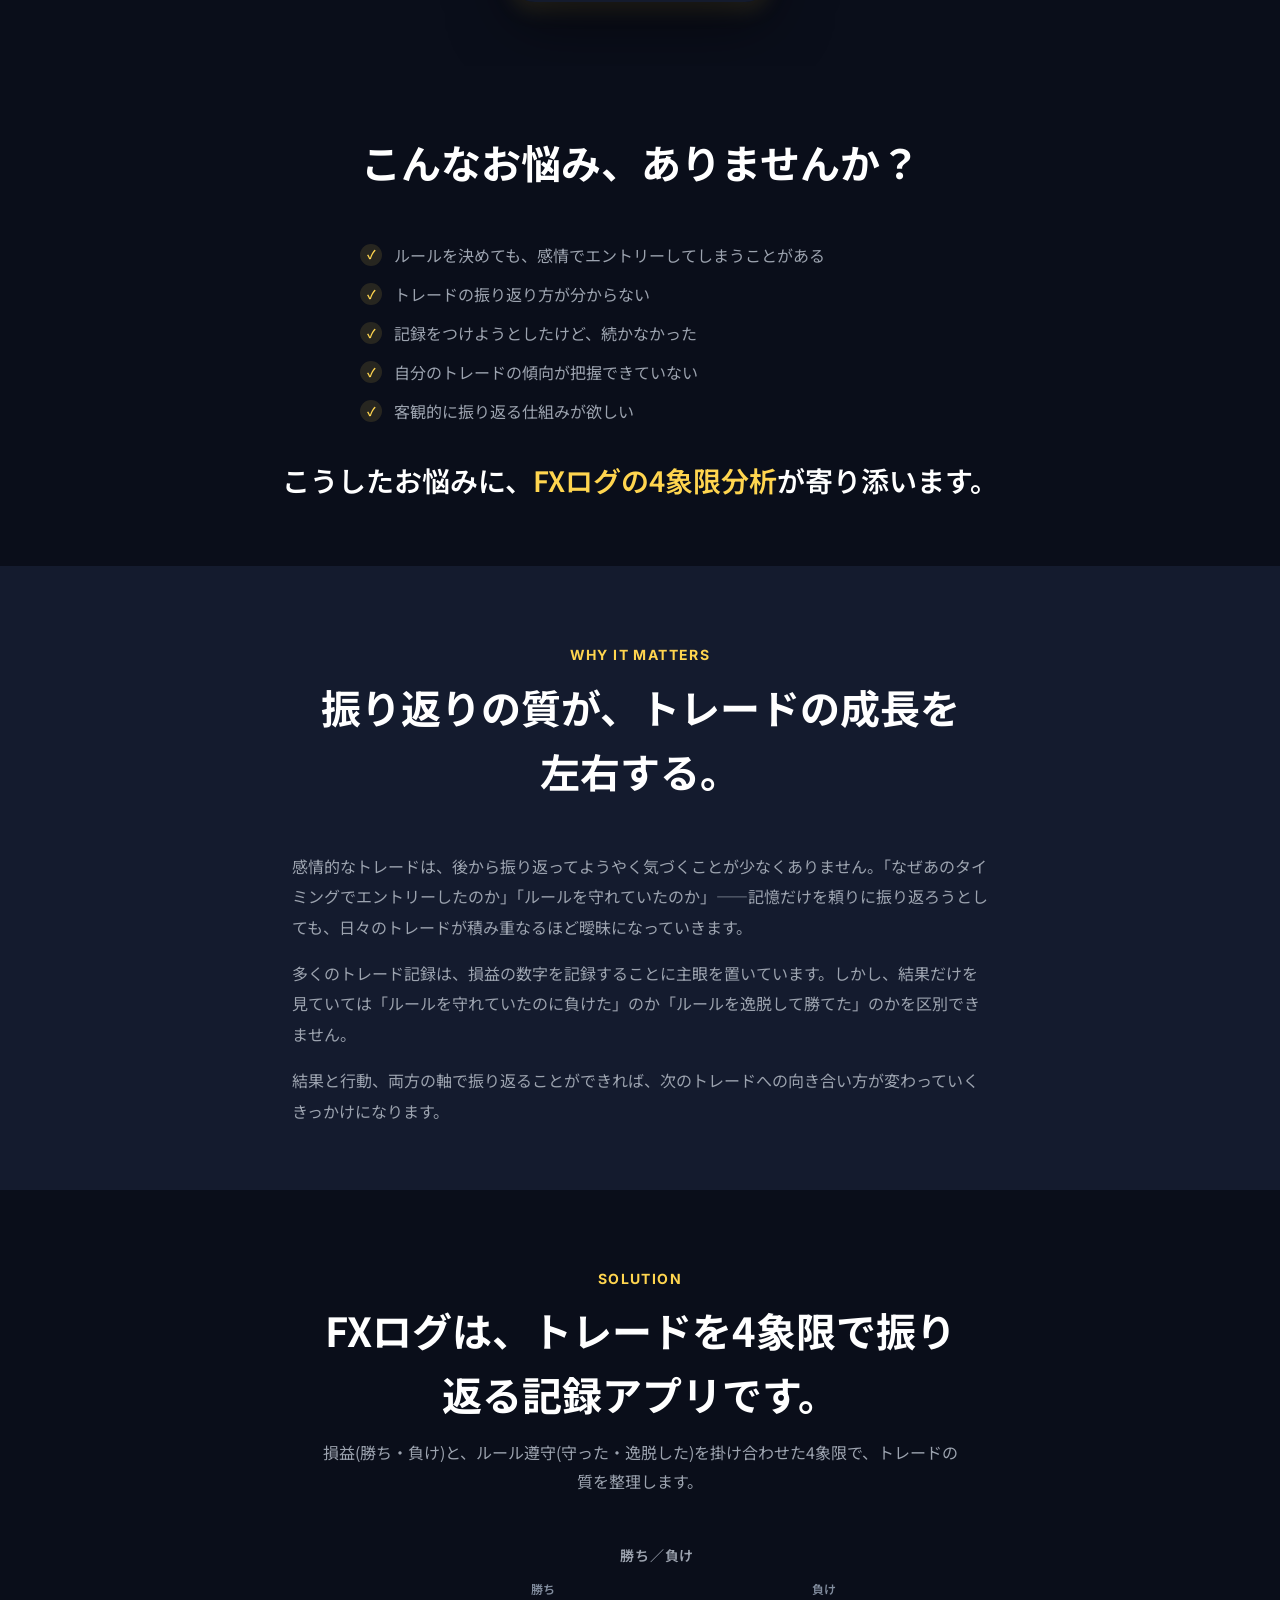
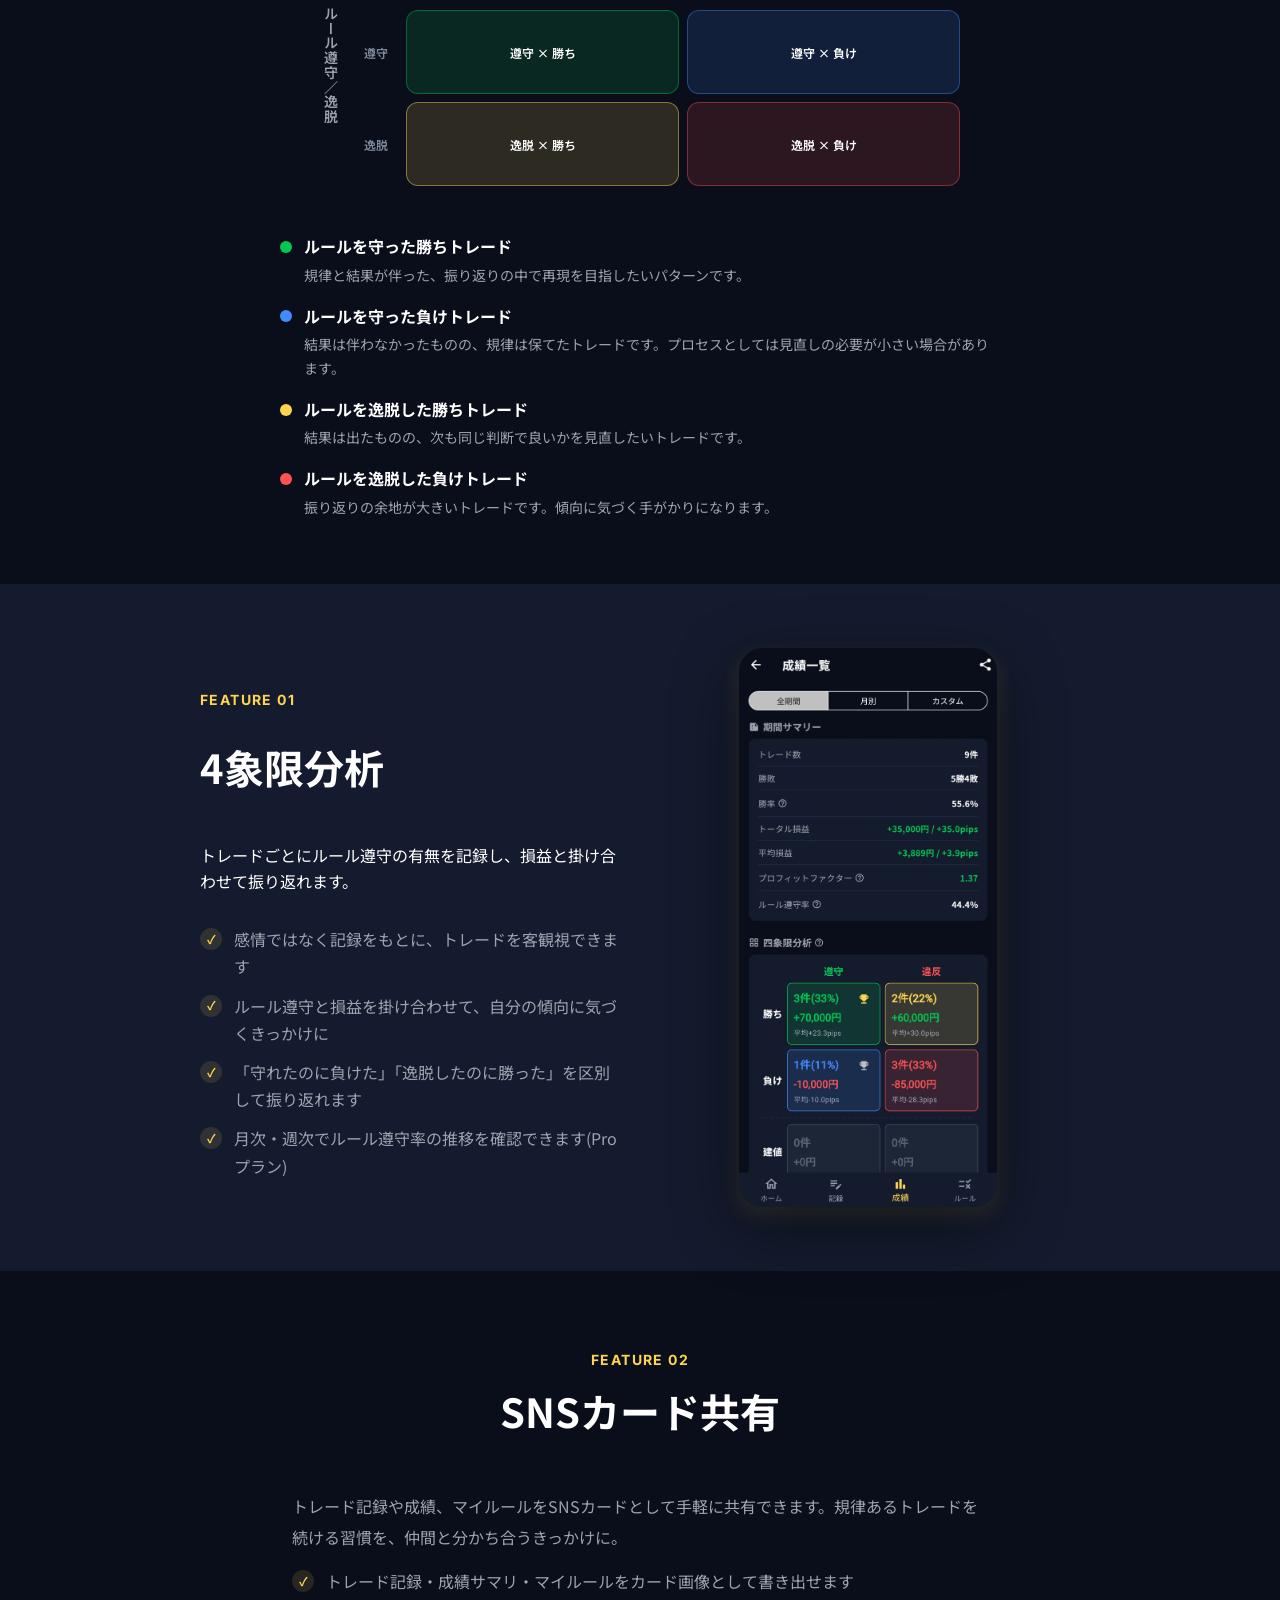
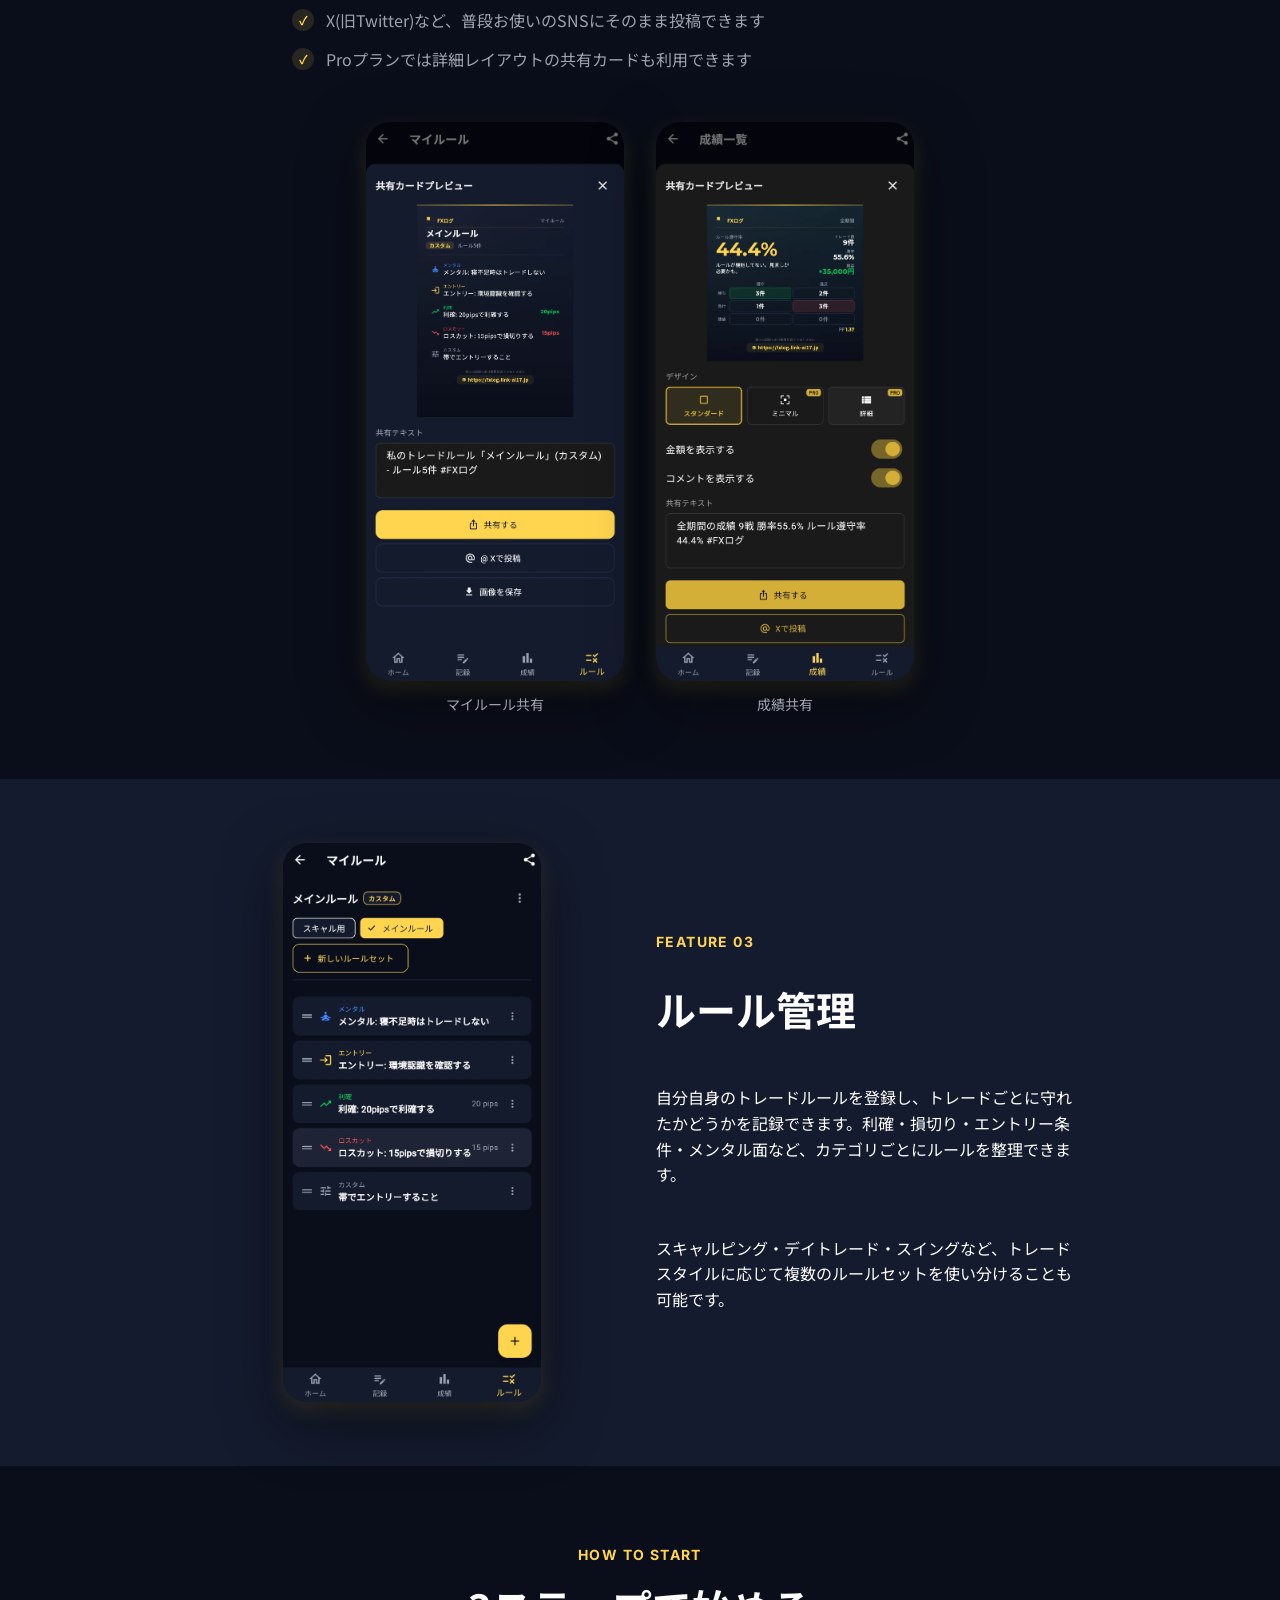
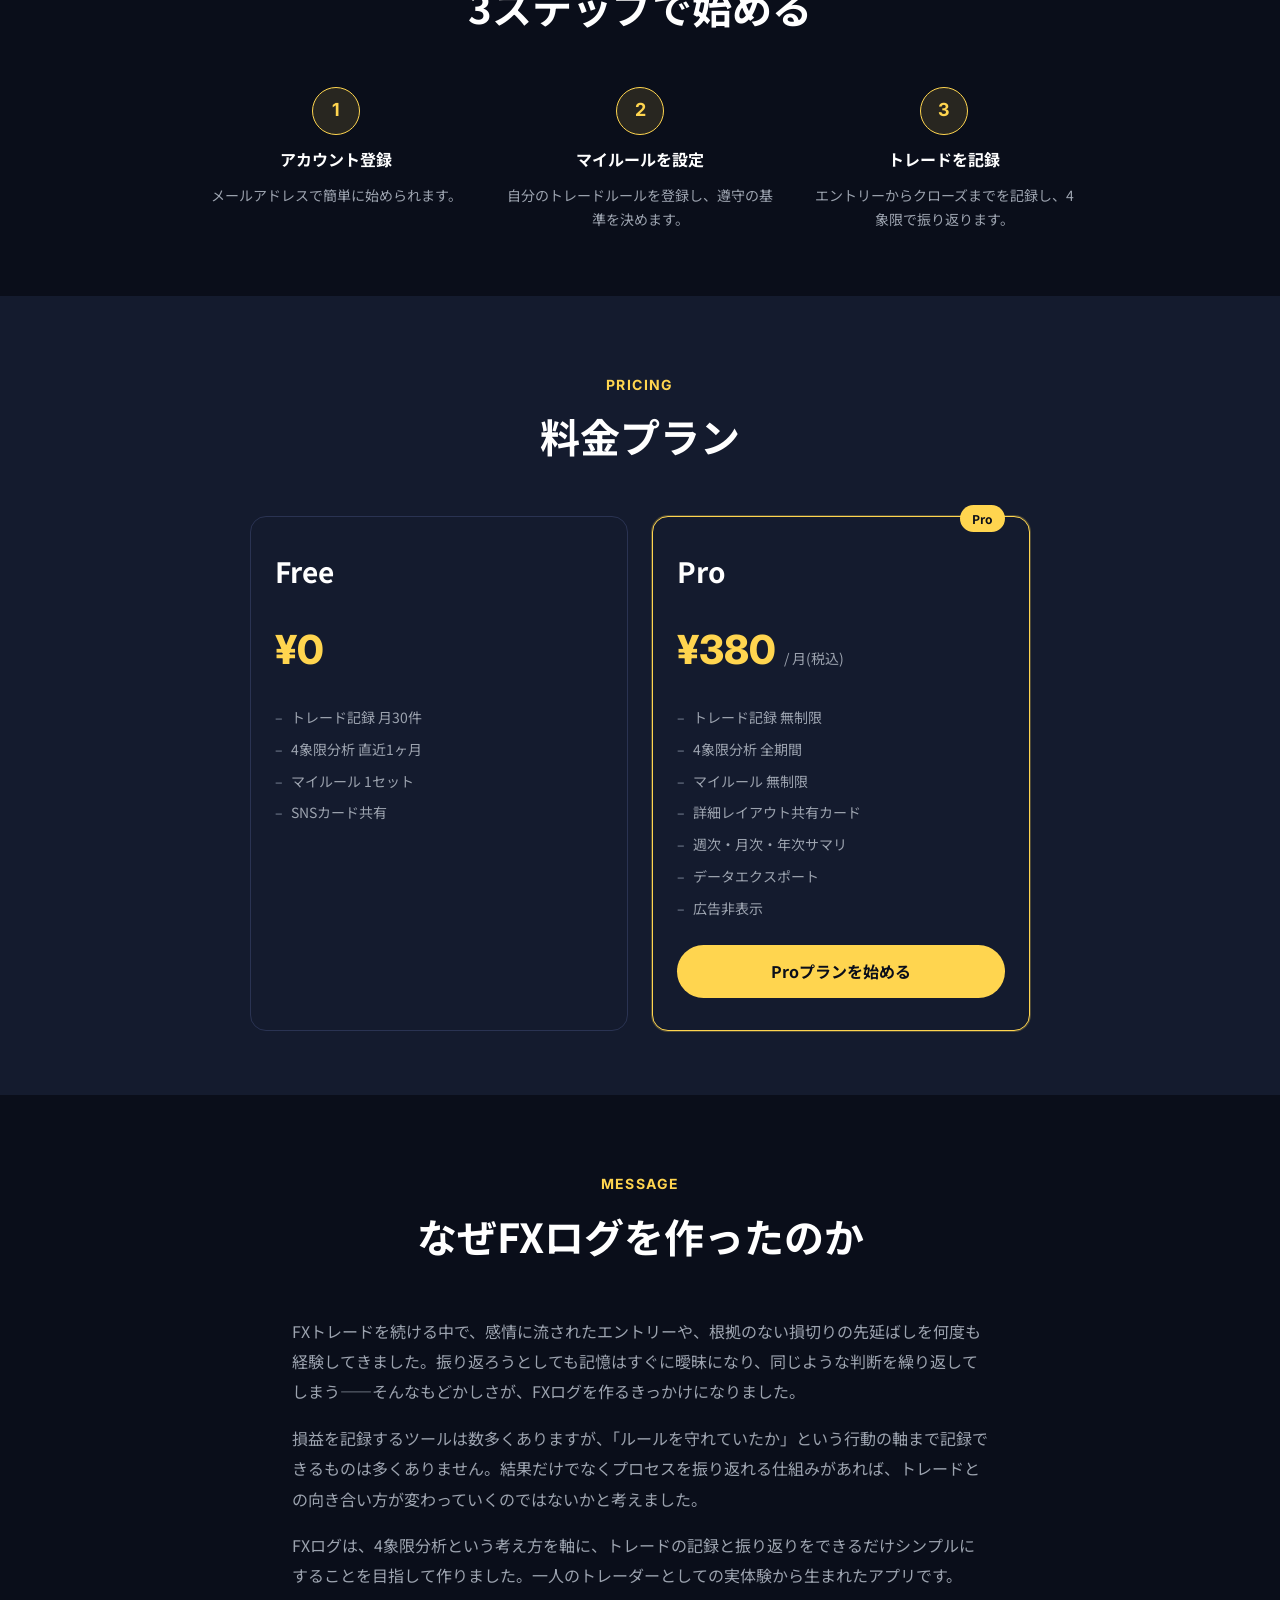
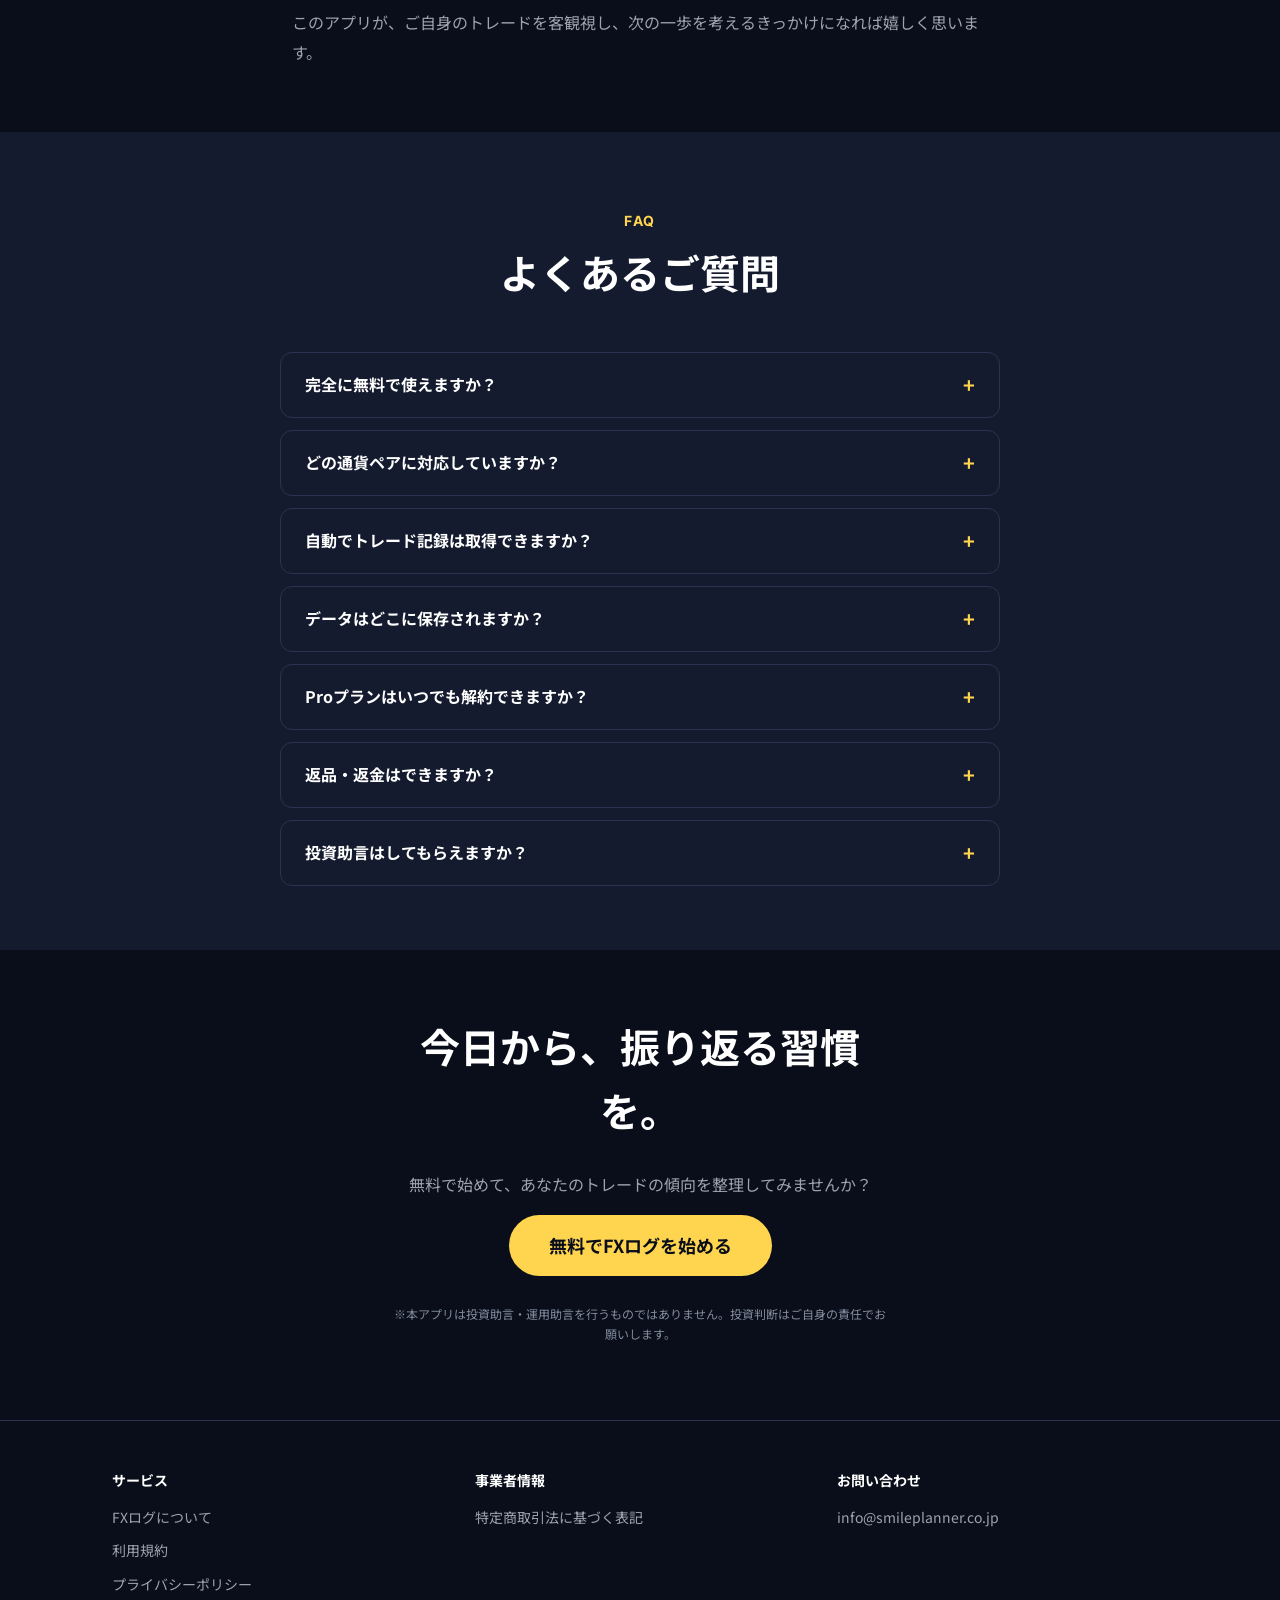
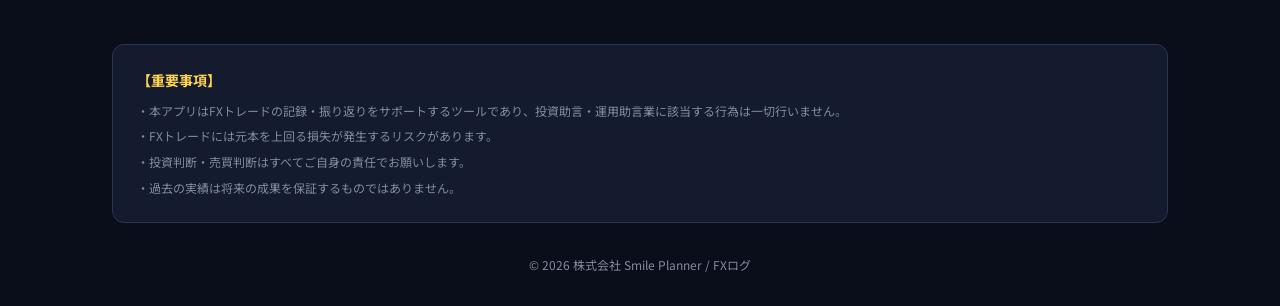
==== commit 87b87b3f: "perf(lp): Lighthouseスコア追加改善（render-blocking削減・dl修正・llms.txt追加） - Google Fonts を非同期読み込みに変更（media=prin" ====
--- a/index.html
+++ b/index.html
@@ -31,12 +31,26 @@
   <link rel="apple-touch-icon" sizes="180x180" href="/assets/apple-touch-icon.png" />
   <meta name="theme-color" content="#0A0E1A" />
 
-  <!-- Google Fonts -->
+  <!-- Google Fonts: render-blockingを避けるため非同期読み込みにする
+       (preload + media=print切替パターン、noscript版で非対応環境に対応)。
+       weightは実使用分のみ厳選: Inter 400/500は.font-en要素がどれも
+       使用しておらず不要だったため除去。Noto Sans JP 800は.hero__title
+       (font-weight:800、font-enクラスなしのため既定のNoto Sans JPで
+       描画される)が使用しているにも関わらず元々リクエストされておらず
+       未読み込みだったため追加(表示上はブラウザのフォールバック/合成
+       太字で代替されていたと見られる、今回発見した既存の潜在バグ)。 -->
   <link rel="preconnect" href="https://fonts.googleapis.com" />
   <link rel="preconnect" href="https://fonts.gstatic.com" crossorigin />
-  <link href="https://fonts.googleapis.com/css2?family=Inter:wght@400;500;600;700;800&family=Noto+Sans+JP:wght@400;500;600;700&display=swap" rel="stylesheet" />
-
-  <link rel="stylesheet" href="/styles/main.css" />
+  <link rel="preload" href="https://fonts.googleapis.com/css2?family=Inter:wght@600;700;800&family=Noto+Sans+JP:wght@400;500;600;700;800&display=swap" as="style" />
+  <link href="https://fonts.googleapis.com/css2?family=Inter:wght@600;700;800&family=Noto+Sans+JP:wght@400;500;600;700;800&display=swap" rel="stylesheet" media="print" onload="this.media='all'" />
+  <noscript>
+    <link href="https://fonts.googleapis.com/css2?family=Inter:wght@600;700;800&family=Noto+Sans+JP:wght@400;500;600;700;800&display=swap" rel="stylesheet" />
+  </noscript>
+
+  <!-- LCP画像(ヒーロー)をpreload -->
+  <link rel="preload" as="image" href="/assets/hero-home.webp" type="image/webp" fetchpriority="high" />
+
+  <link rel="stylesheet" href="/styles/main.min.css" />
 
   <!-- 構造化データ(JSON-LD): Agentic Browsing/リッチリザルト対応 -->
   <script type="application/ld+json">
@@ -267,32 +281,32 @@
 
         <dl class="quadrant-legend">
           <div class="quadrant-legend__item">
-            <span class="quadrant-legend__dot quadrant-legend__dot--profit" aria-hidden="true"></span>
-            <div>
-              <dt class="quadrant-legend__title">ルールを守った勝ちトレード</dt>
-              <dd class="quadrant-legend__desc">規律と結果が伴った、振り返りの中で再現を目指したいパターンです。</dd>
-            </div>
+            <dt class="quadrant-legend__title">
+              <span class="quadrant-legend__dot quadrant-legend__dot--profit" aria-hidden="true"></span>
+              ルールを守った勝ちトレード
+            </dt>
+            <dd class="quadrant-legend__desc">規律と結果が伴った、振り返りの中で再現を目指したいパターンです。</dd>
           </div>
           <div class="quadrant-legend__item">
-            <span class="quadrant-legend__dot quadrant-legend__dot--link" aria-hidden="true"></span>
-            <div>
-              <dt class="quadrant-legend__title">ルールを守った負けトレード</dt>
-              <dd class="quadrant-legend__desc">結果は伴わなかったものの、規律は保てたトレードです。プロセスとしては見直しの必要が小さい場合があります。</dd>
-            </div>
+            <dt class="quadrant-legend__title">
+              <span class="quadrant-legend__dot quadrant-legend__dot--link" aria-hidden="true"></span>
+              ルールを守った負けトレード
+            </dt>
+            <dd class="quadrant-legend__desc">結果は伴わなかったものの、規律は保てたトレードです。プロセスとしては見直しの必要が小さい場合があります。</dd>
           </div>
           <div class="quadrant-legend__item">
-            <span class="quadrant-legend__dot quadrant-legend__dot--warning" aria-hidden="true"></span>
-            <div>
-              <dt class="quadrant-legend__title">ルールを逸脱した勝ちトレード</dt>
-              <dd class="quadrant-legend__desc">結果は出たものの、次も同じ判断で良いかを見直したいトレードです。</dd>
-            </div>
+            <dt class="quadrant-legend__title">
+              <span class="quadrant-legend__dot quadrant-legend__dot--warning" aria-hidden="true"></span>
+              ルールを逸脱した勝ちトレード
+            </dt>
+            <dd class="quadrant-legend__desc">結果は出たものの、次も同じ判断で良いかを見直したいトレードです。</dd>
           </div>
           <div class="quadrant-legend__item">
-            <span class="quadrant-legend__dot quadrant-legend__dot--loss" aria-hidden="true"></span>
-            <div>
-              <dt class="quadrant-legend__title">ルールを逸脱した負けトレード</dt>
-              <dd class="quadrant-legend__desc">振り返りの余地が大きいトレードです。傾向に気づく手がかりになります。</dd>
-            </div>
+            <dt class="quadrant-legend__title">
+              <span class="quadrant-legend__dot quadrant-legend__dot--loss" aria-hidden="true"></span>
+              ルールを逸脱した負けトレード
+            </dt>
+            <dd class="quadrant-legend__desc">振り返りの余地が大きいトレードです。傾向に気づく手がかりになります。</dd>
           </div>
         </dl>
       </div>
--- a/styles/main.min.css
+++ b/styles/main.min.css
@@ -0,0 +1 @@
+:root{--color-bg:#0A0E1A;--color-surface:#141B2E;--color-surface-variant:#1E2749;--color-text-primary:#FFFFFF;--color-text-secondary:#9CA3AF;--color-text-tertiary:#818C9D;--color-border:#2A3352;--color-primary:#FFD54F;--color-profit:#00C853;--color-loss:#FF5252;--color-link:#448AFF;--color-warning:#FFD54F;--font-jp:'Noto Sans JP',sans-serif;--font-en:'Inter',sans-serif;--fs-hero:clamp(2.25rem, 5vw + 1rem, 4rem);--fs-h1:clamp(1.75rem, 3vw + 1rem, 2.5rem);--fs-h2:clamp(1.25rem, 2vw + 0.5rem, 1.75rem);--fs-body:1rem;--fs-small:0.875rem;--fs-caption:0.75rem;--space-1:4px;--space-2:8px;--space-3:12px;--space-4:16px;--space-6:24px;--space-8:32px;--space-12:48px;--space-16:64px;--space-24:96px;--radius-sm:8px;--radius-md:12px;--radius-lg:16px;--max-width:1120px}*,::after,::before{box-sizing:border-box}html{-webkit-text-size-adjust:100%;scroll-behavior:smooth}body{margin:0;min-height:100vh;background-color:var(--color-bg);color:var(--color-text-primary);font-family:var(--font-jp);line-height:1.6;-webkit-font-smoothing:antialiased;text-rendering:optimizeLegibility}.font-en{font-family:var(--font-en),var(--font-jp)}img,svg{display:block;max-width:100%}picture{display:contents}a{color:inherit;text-decoration:none}a:focus-visible,button:focus-visible,summary:focus-visible{outline:2px solid var(--color-primary);outline-offset:2px}dl,ul{margin:0;padding:0}.page{min-height:100vh}.container{width:100%;max-width:var(--max-width);margin-inline:auto;padding-inline:var(--space-6)}.container--narrow{max-width:760px}.section{padding-block:var(--space-16)}.section--alt{background-color:var(--color-surface)}.section__header{text-align:center;max-width:640px;margin-inline:auto;margin-bottom:var(--space-12)}.section__eyebrow{display:inline-block;font-family:var(--font-en);font-size:var(--fs-small);font-weight:700;letter-spacing:.1em;text-transform:uppercase;color:var(--color-primary);margin-bottom:var(--space-2)}.section__title{font-size:var(--fs-h1);font-weight:700;margin:0 0 var(--space-3);color:var(--color-text-primary)}.section__lead{font-size:var(--fs-body);color:var(--color-text-secondary);margin:0;line-height:1.8}.section__body{max-width:720px;margin-inline:auto;display:flex;flex-direction:column;gap:var(--space-4)}.section__body p{color:var(--color-text-secondary);line-height:1.9;margin:0}.btn{display:inline-flex;align-items:center;justify-content:center;gap:var(--space-2);padding:14px 32px;border-radius:999px;font-family:var(--font-jp);font-size:var(--fs-body);font-weight:700;color:var(--color-bg);background-color:var(--color-primary);border:none;cursor:pointer;transition:transform .15s ease,box-shadow .15s ease}.btn:focus-visible,.btn:hover{transform:translateY(-2px);box-shadow:0 10px 28px rgba(255,213,79,.28)}.btn--large{padding:16px 40px;font-size:1.125rem}.checklist{list-style:none;display:flex;flex-direction:column;gap:var(--space-3)}.checklist__item{display:flex;align-items:flex-start;gap:var(--space-3);color:var(--color-text-secondary);line-height:1.7}.checklist__item::before{content:'\2713';flex:0 0 auto;display:inline-flex;align-items:center;justify-content:center;width:22px;height:22px;border-radius:50%;background-color:rgba(255,213,79,.12);color:var(--color-primary);font-size:.75rem;font-weight:700;margin-top:2px}.legal-note{font-size:var(--fs-caption);color:var(--color-text-tertiary);line-height:1.7;max-width:560px}.legal-note--center{margin-inline:auto;text-align:center}.badge{display:inline-flex;align-items:center;gap:var(--space-2);padding:var(--space-2) var(--space-4);border:1px solid var(--color-border);border-radius:999px;font-family:var(--font-en);font-size:var(--fs-small);font-weight:600;color:var(--color-primary);background:rgba(255,213,79,.08)}.hero{padding-block:var(--space-24) var(--space-16);text-align:center;position:relative;overflow:hidden}.hero::before{content:'';position:absolute;inset:0;background:radial-gradient(circle at 50% 0,rgba(255,213,79,.08),transparent 55%);pointer-events:none}.hero__inner{position:relative;display:flex;flex-direction:column;align-items:center;gap:var(--space-6);max-width:720px;margin-inline:auto}.hero__brand{display:flex;justify-content:center}.hero__logo{width:clamp(200px,32vw,280px);height:auto;opacity:0;animation:fx-fade-in .8s ease-out .1s forwards}.hero__subtitle,.hero__title{overflow-wrap:break-word;line-break:strict}.hero__title{font-size:var(--fs-hero);font-weight:800;letter-spacing:.01em;line-height:1.35;margin:0;color:var(--color-text-primary);opacity:0;animation:fx-fade-in .6s ease-out .35s forwards}.hero__subtitle{font-size:var(--fs-h2);font-weight:500;margin:0;color:var(--color-text-secondary);opacity:0;animation:fx-slide-in .6s ease-out .5s forwards}.hero__cta{opacity:0;animation:fx-fade-in .6s ease-out .65s forwards}.hero__badge{opacity:0;animation:fx-fade-in .6s ease-out .8s forwards}.hero__legal{opacity:0;animation:fx-fade-in .6s ease-out .95s forwards}.pain-points__list{max-width:560px;margin:0 auto var(--space-8)}.pain-points__closing{text-align:center;font-size:var(--fs-h2);font-weight:600;color:var(--color-text-primary);margin:0}.pain-points__closing .accent{color:var(--color-primary)}.quadrant{display:flex;align-items:stretch;gap:var(--space-3);max-width:560px;margin:0 auto var(--space-12)}.quadrant__vaxis{writing-mode:vertical-rl;text-orientation:mixed;flex:0 0 auto;display:flex;align-items:center;justify-content:center;font-size:var(--fs-small);font-weight:600;color:var(--color-text-secondary);letter-spacing:.05em}.quadrant__main{flex:1;min-width:0}.quadrant__haxis{text-align:center;font-size:var(--fs-small);font-weight:600;color:var(--color-text-secondary);letter-spacing:.05em;margin-bottom:var(--space-2)}.quadrant-grid{display:grid;grid-template-columns:44px 1fr 1fr;grid-template-rows:28px 1fr 1fr;gap:var(--space-2)}.quadrant-grid__label{display:flex;align-items:center;justify-content:center;font-size:var(--fs-caption);font-weight:600;color:var(--color-text-tertiary)}.quadrant-cell{border-radius:var(--radius-md);padding:var(--space-3);display:flex;align-items:center;justify-content:center;text-align:center;min-height:84px;font-size:var(--fs-caption);font-weight:600;color:var(--color-text-primary);border:1px solid var(--color-border)}.quadrant-cell--profit{background:rgba(0,200,83,.14);border-color:rgba(0,200,83,.4)}.quadrant-cell--link{background:rgba(68,138,255,.14);border-color:rgba(68,138,255,.4)}.quadrant-cell--warning{background:rgba(255,213,79,.14);border-color:rgba(255,213,79,.45)}.quadrant-cell--loss{background:rgba(255,82,82,.14);border-color:rgba(255,82,82,.4)}.quadrant-legend{display:grid;grid-template-columns:1fr;gap:var(--space-4);max-width:720px;margin-inline:auto}.quadrant-legend__dot{flex:0 0 auto;width:12px;height:12px;border-radius:50%}.quadrant-legend__dot--profit{background-color:var(--color-profit)}.quadrant-legend__dot--link{background-color:var(--color-link)}.quadrant-legend__dot--warning{background-color:var(--color-warning)}.quadrant-legend__dot--loss{background-color:var(--color-loss)}.quadrant-legend__title{display:flex;align-items:center;gap:var(--space-3);font-weight:700;margin:0 0 var(--space-1);color:var(--color-text-primary)}.quadrant-legend__desc{margin:0 0 0 var(--space-6);color:var(--color-text-secondary);font-size:var(--fs-small);line-height:1.7}.feature-block{display:flex;flex-direction:column;gap:var(--space-8);max-width:880px;margin-inline:auto}.feature-block__text{display:flex;flex-direction:column;gap:var(--space-4)}.feature-block__media{display:flex;justify-content:center}.phone-frame{width:258px;height:auto;aspect-ratio:430/932;border-radius:24px;box-shadow:0 20px 60px rgba(0,0,0,.5),0 8px 20px rgba(255,213,79,.15);overflow:hidden;display:block}.phone-frame img{width:100%;height:100%;object-fit:cover;display:block}.feature-02-cards{display:flex;gap:var(--space-8);justify-content:center;align-items:flex-start;flex-wrap:wrap;margin-top:var(--space-12);max-width:880px;margin-inline:auto}.feature-02-cards figure{display:flex;flex-direction:column;align-items:center;gap:var(--space-3);margin:0}.feature-02-cards figcaption{color:var(--color-text-secondary);font-size:var(--fs-small);text-align:center}.steps{display:grid;grid-template-columns:1fr;gap:var(--space-8);max-width:880px;margin-inline:auto}.step{text-align:center;display:flex;flex-direction:column;align-items:center;gap:var(--space-3)}.step__number{display:flex;align-items:center;justify-content:center;width:48px;height:48px;border-radius:50%;background-color:rgba(255,213,79,.12);border:1px solid var(--color-primary);color:var(--color-primary);font-family:var(--font-en);font-weight:700;font-size:1.125rem}.step__title{font-size:var(--fs-body);font-weight:700;margin:0;color:var(--color-text-primary)}.step__desc{font-size:var(--fs-small);color:var(--color-text-secondary);margin:0;line-height:1.7}.pricing-grid{display:grid;grid-template-columns:1fr;gap:var(--space-6);max-width:780px;margin-inline:auto}.pricing-card{background-color:var(--color-surface);border:1px solid var(--color-border);border-radius:var(--radius-lg);padding:var(--space-8) var(--space-6);display:flex;flex-direction:column;gap:var(--space-6);position:relative}.pricing-card--pro{border-color:var(--color-primary);box-shadow:0 0 0 1px rgba(255,213,79,.25)}.pricing-card__badge{position:absolute;top:-12px;right:var(--space-6);background-color:var(--color-primary);color:var(--color-bg);font-size:var(--fs-caption);font-weight:700;padding:var(--space-1) var(--space-3);border-radius:999px}.pricing-card__name{font-size:var(--fs-h2);font-weight:700;margin:0;color:var(--color-text-primary)}.pricing-card__price{display:flex;align-items:baseline;gap:var(--space-2)}.pricing-card__price-value{font-family:var(--font-en);font-size:2.5rem;font-weight:800;color:var(--color-primary)}.pricing-card__price-unit{font-size:var(--fs-small);color:var(--color-text-secondary)}.pricing-card__list{list-style:none;display:flex;flex-direction:column;gap:var(--space-2)}.pricing-card__list li{display:flex;align-items:flex-start;gap:var(--space-2);color:var(--color-text-secondary);font-size:var(--fs-small);line-height:1.7}.pricing-card__list li::before{content:'\2013';color:var(--color-text-tertiary);flex:0 0 auto}.faq-list{max-width:720px;margin-inline:auto;display:flex;flex-direction:column;gap:var(--space-3)}.faq-item{background-color:var(--color-surface);border:1px solid var(--color-border);border-radius:var(--radius-md);padding:var(--space-4) var(--space-6)}.faq-item__question{cursor:pointer;font-weight:700;color:var(--color-text-primary);list-style:none;display:flex;align-items:center;justify-content:space-between;gap:var(--space-4)}.faq-item__question::-webkit-details-marker{display:none}.faq-item__question::after{content:'+';flex:0 0 auto;color:var(--color-primary);font-size:1.25rem;font-weight:700;transition:transform .2s ease}.faq-item[open] .faq-item__question::after{transform:rotate(45deg)}.faq-item__answer{margin:var(--space-3) 0 0;color:var(--color-text-secondary);font-size:var(--fs-small);line-height:1.8}.final-cta{text-align:center}.final-cta__inner{max-width:560px;margin-inline:auto;display:flex;flex-direction:column;align-items:center;gap:var(--space-4)}.footer{border-top:1px solid var(--color-border);padding-block:var(--space-12) var(--space-8)}.footer__columns{display:grid;grid-template-columns:1fr;gap:var(--space-8);margin-bottom:var(--space-12)}.footer__column-heading{font-size:var(--fs-small);font-weight:700;color:var(--color-text-primary);margin:0 0 var(--space-3)}.footer__links{list-style:none;display:flex;flex-direction:column;gap:var(--space-2)}.footer__links a{color:var(--color-text-secondary);font-size:var(--fs-small)}.footer__links a:focus-visible,.footer__links a:hover{color:var(--color-primary)}.footer__notice{background-color:var(--color-surface);border:1px solid var(--color-border);border-radius:var(--radius-md);padding:var(--space-6);margin-bottom:var(--space-8)}.footer__notice-title{font-size:var(--fs-small);font-weight:700;color:var(--color-primary);margin:0 0 var(--space-2)}.footer__notice-list{list-style:none;display:flex;flex-direction:column;gap:var(--space-1)}.footer__notice-list li{font-size:var(--fs-caption);color:var(--color-text-tertiary);line-height:1.8}.footer__copyright{text-align:center;font-size:var(--fs-caption);color:var(--color-text-tertiary);margin:0}@keyframes fx-fade-in{from{opacity:0}to{opacity:1}}@keyframes fx-slide-in{from{opacity:0;transform:translateY(8px)}to{opacity:1;transform:translateY(0)}}.reveal{opacity:0;transform:translateY(16px);transition:opacity .6s ease-out,transform .6s ease-out}.reveal.is-visible{opacity:1;transform:translateY(0)}@media (prefers-reduced-motion:reduce){html{scroll-behavior:auto}.hero__badge,.hero__cta,.hero__legal,.hero__logo,.hero__subtitle,.hero__title{animation:none;opacity:1}.reveal{opacity:1;transform:none;transition:none}}@media (max-width:767px){.phone-frame{width:220px;margin:0 auto}}@media (max-width:480px){.hero{padding-block:var(--space-16) var(--space-12)}.hero__logo{width:180px}.section{padding-block:var(--space-12)}.quadrant-grid{grid-template-columns:36px 1fr 1fr}.quadrant-cell{min-height:68px;padding:var(--space-2)}}@media (min-width:768px){.hero__inner{gap:var(--space-8)}.feature-block{flex-direction:row;align-items:center}.feature-block__media,.feature-block__text{flex:1}.feature-block--reverse{flex-direction:row-reverse}.steps{grid-template-columns:repeat(3,1fr)}.pricing-grid{grid-template-columns:1fr 1fr;align-items:stretch}.footer__columns{grid-template-columns:repeat(3,1fr)}}@media (min-width:1024px){.container{padding-inline:var(--space-8)}.quadrant{max-width:640px}}@media (min-width:1440px){:root{--max-width:1280px}}
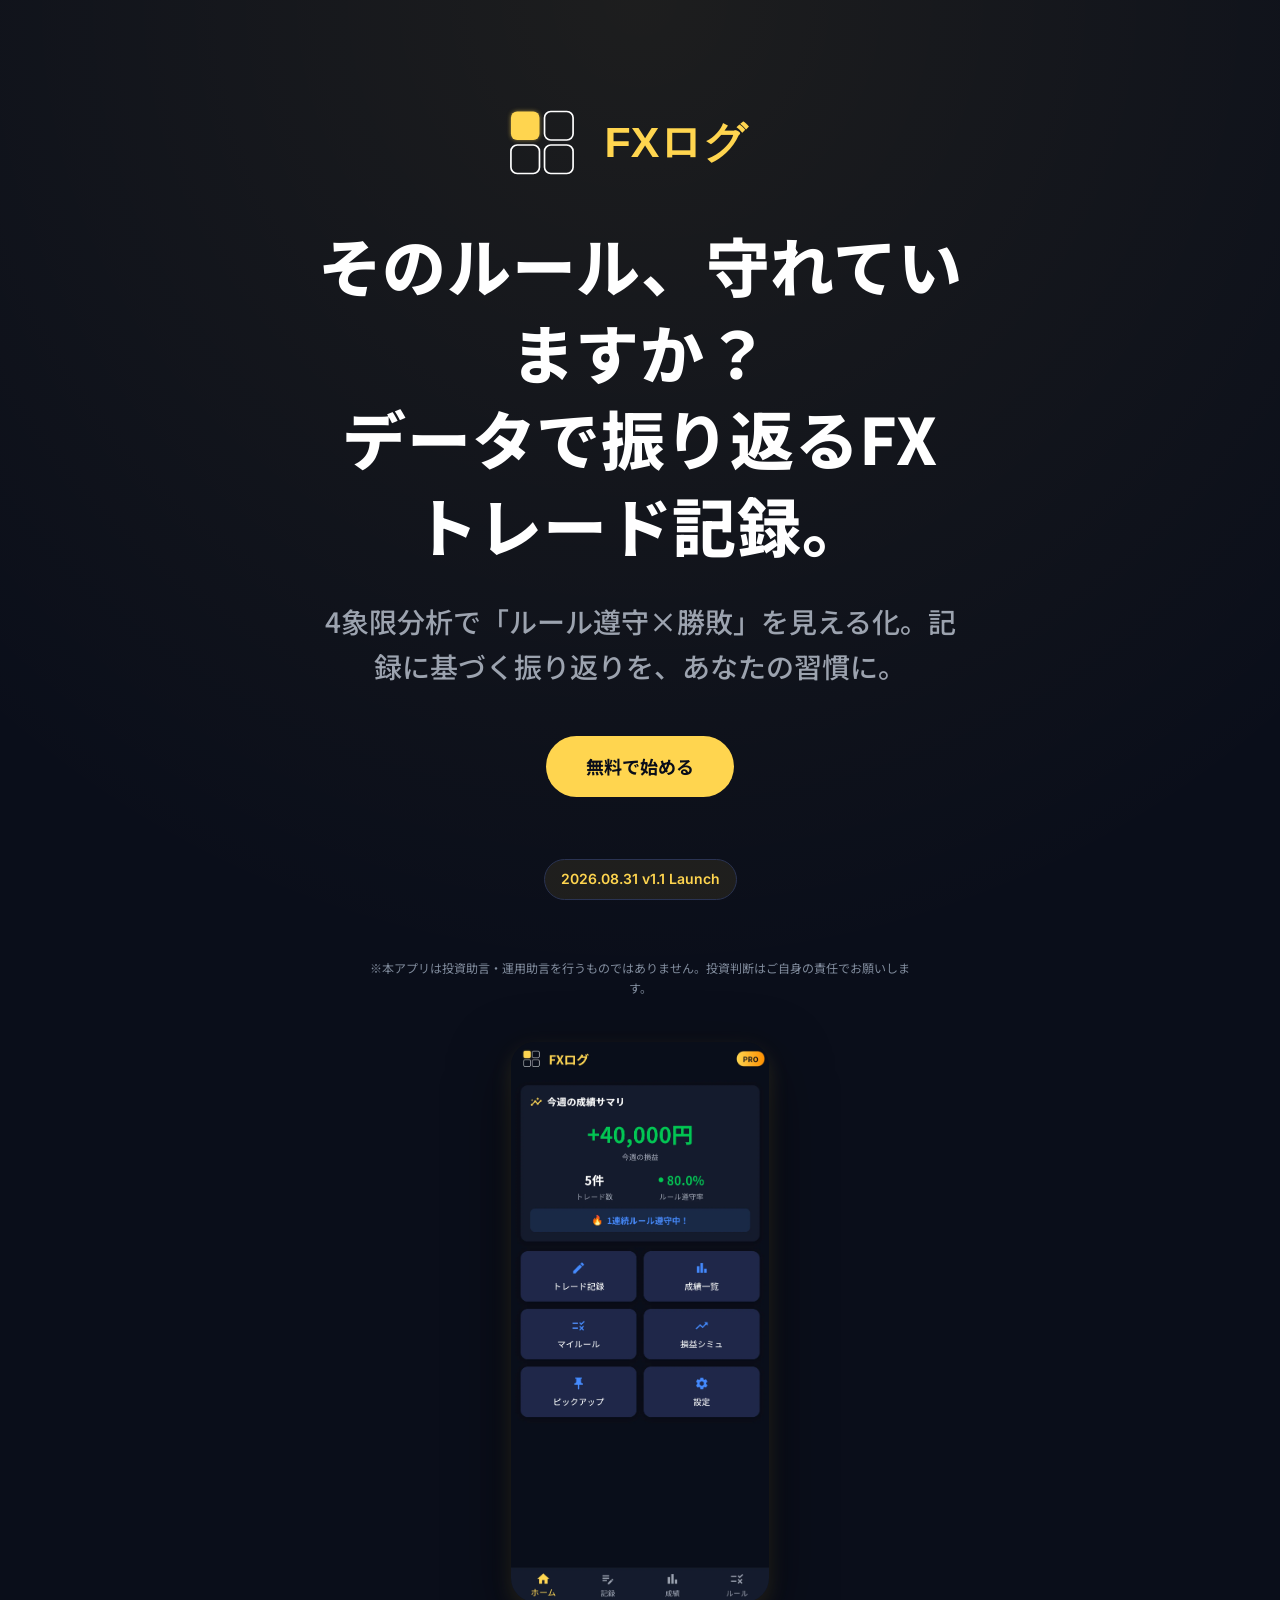
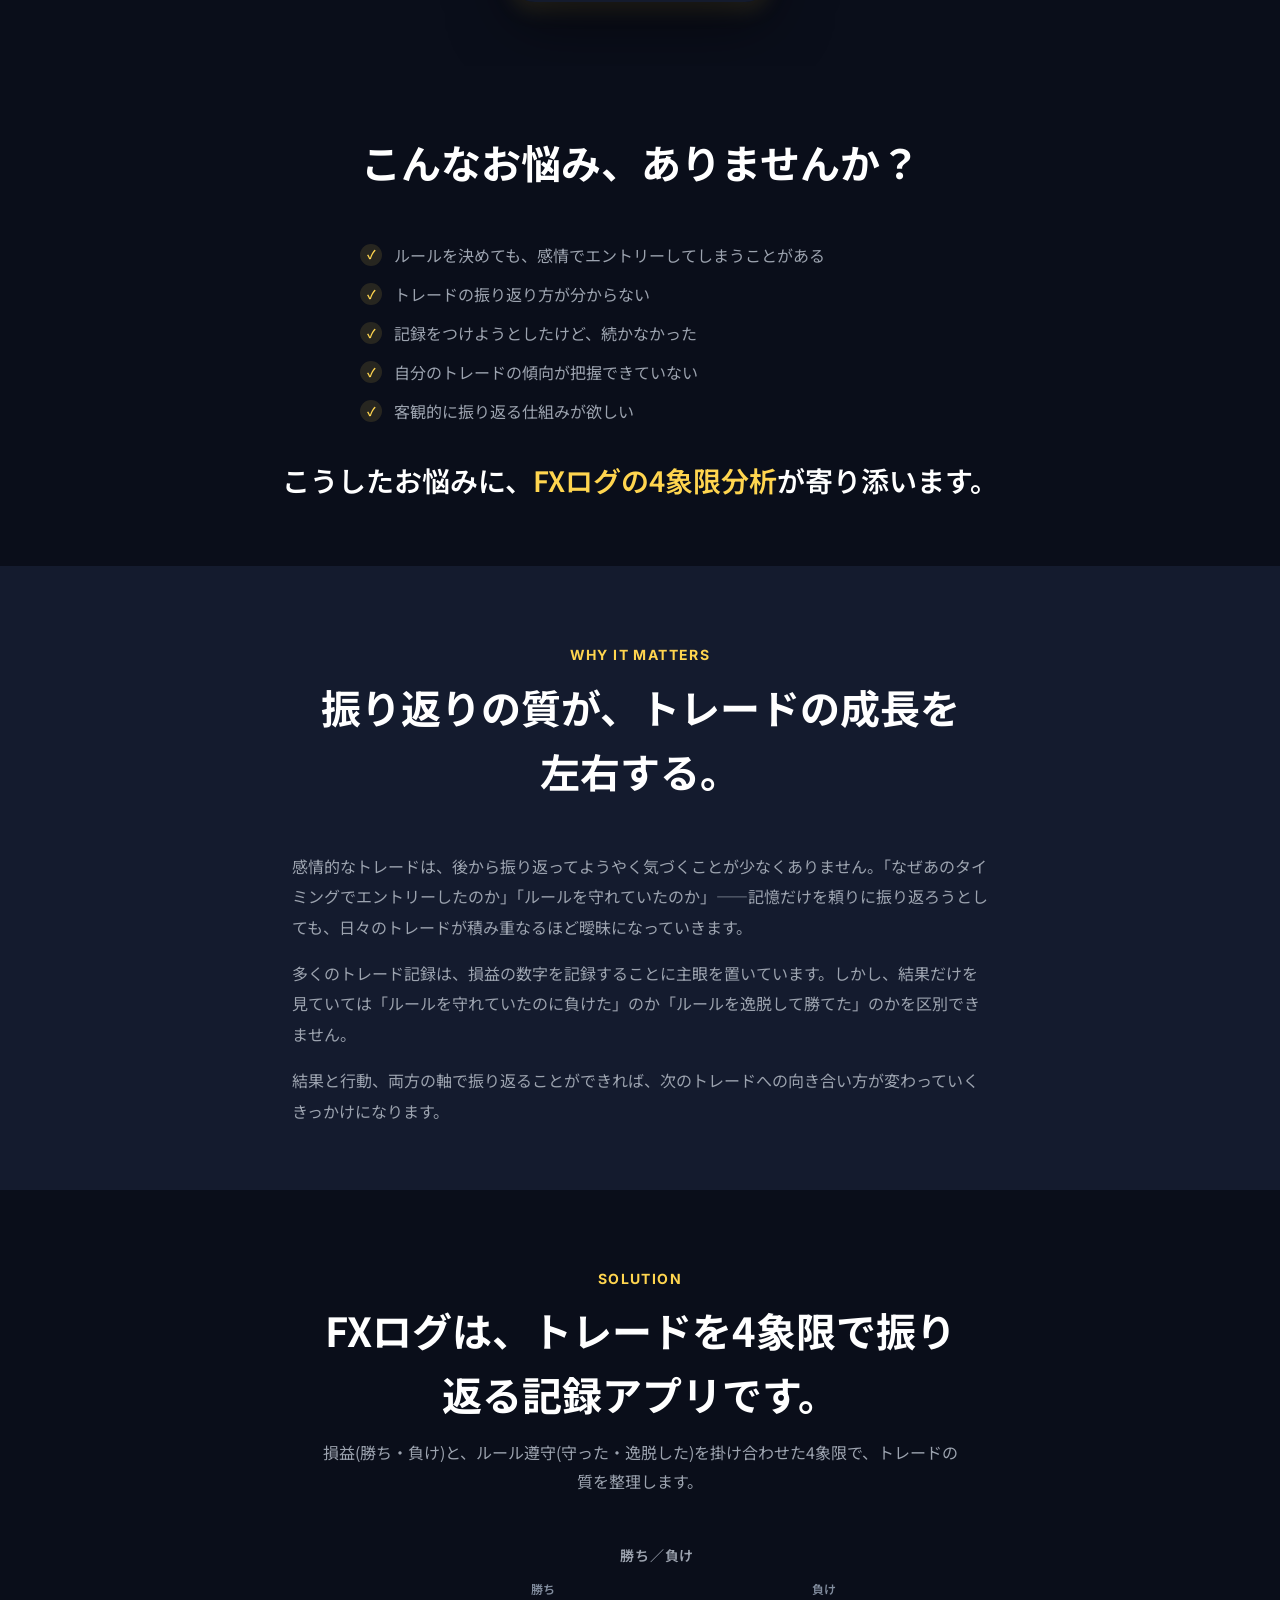
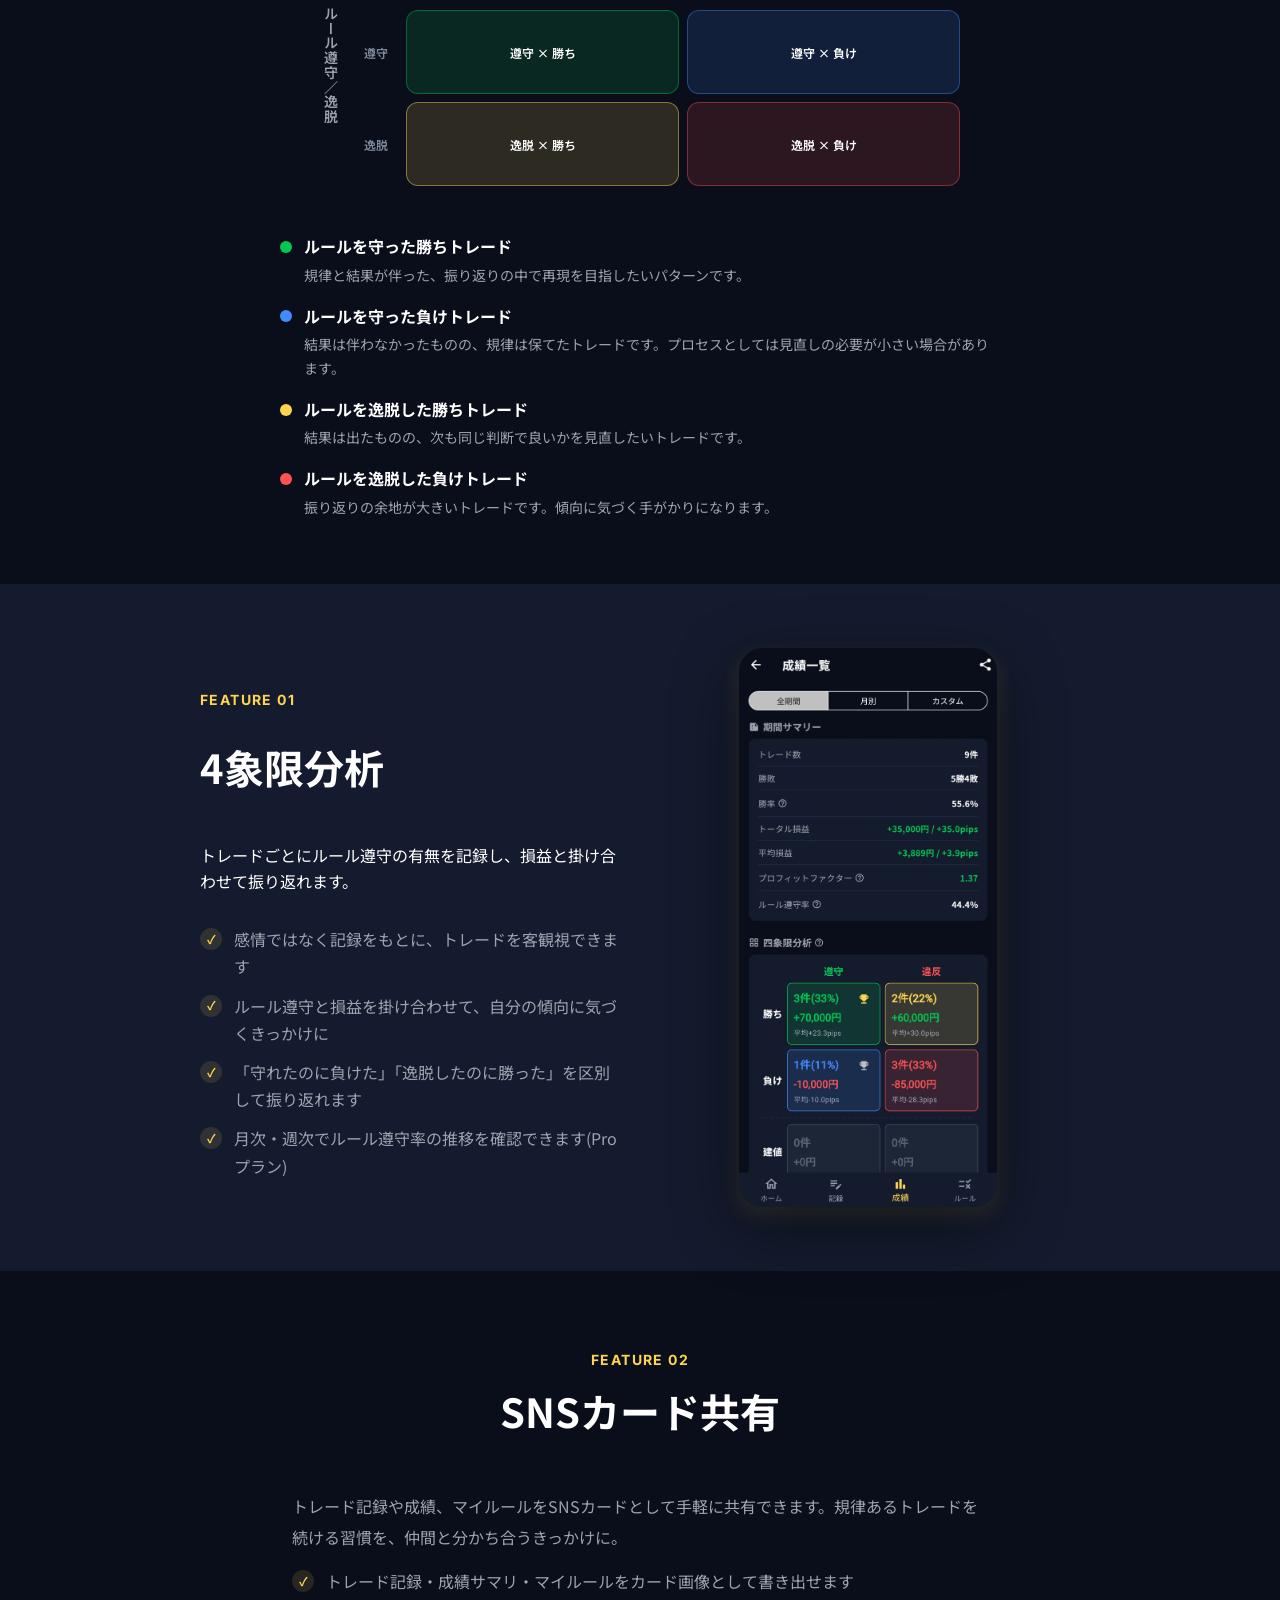
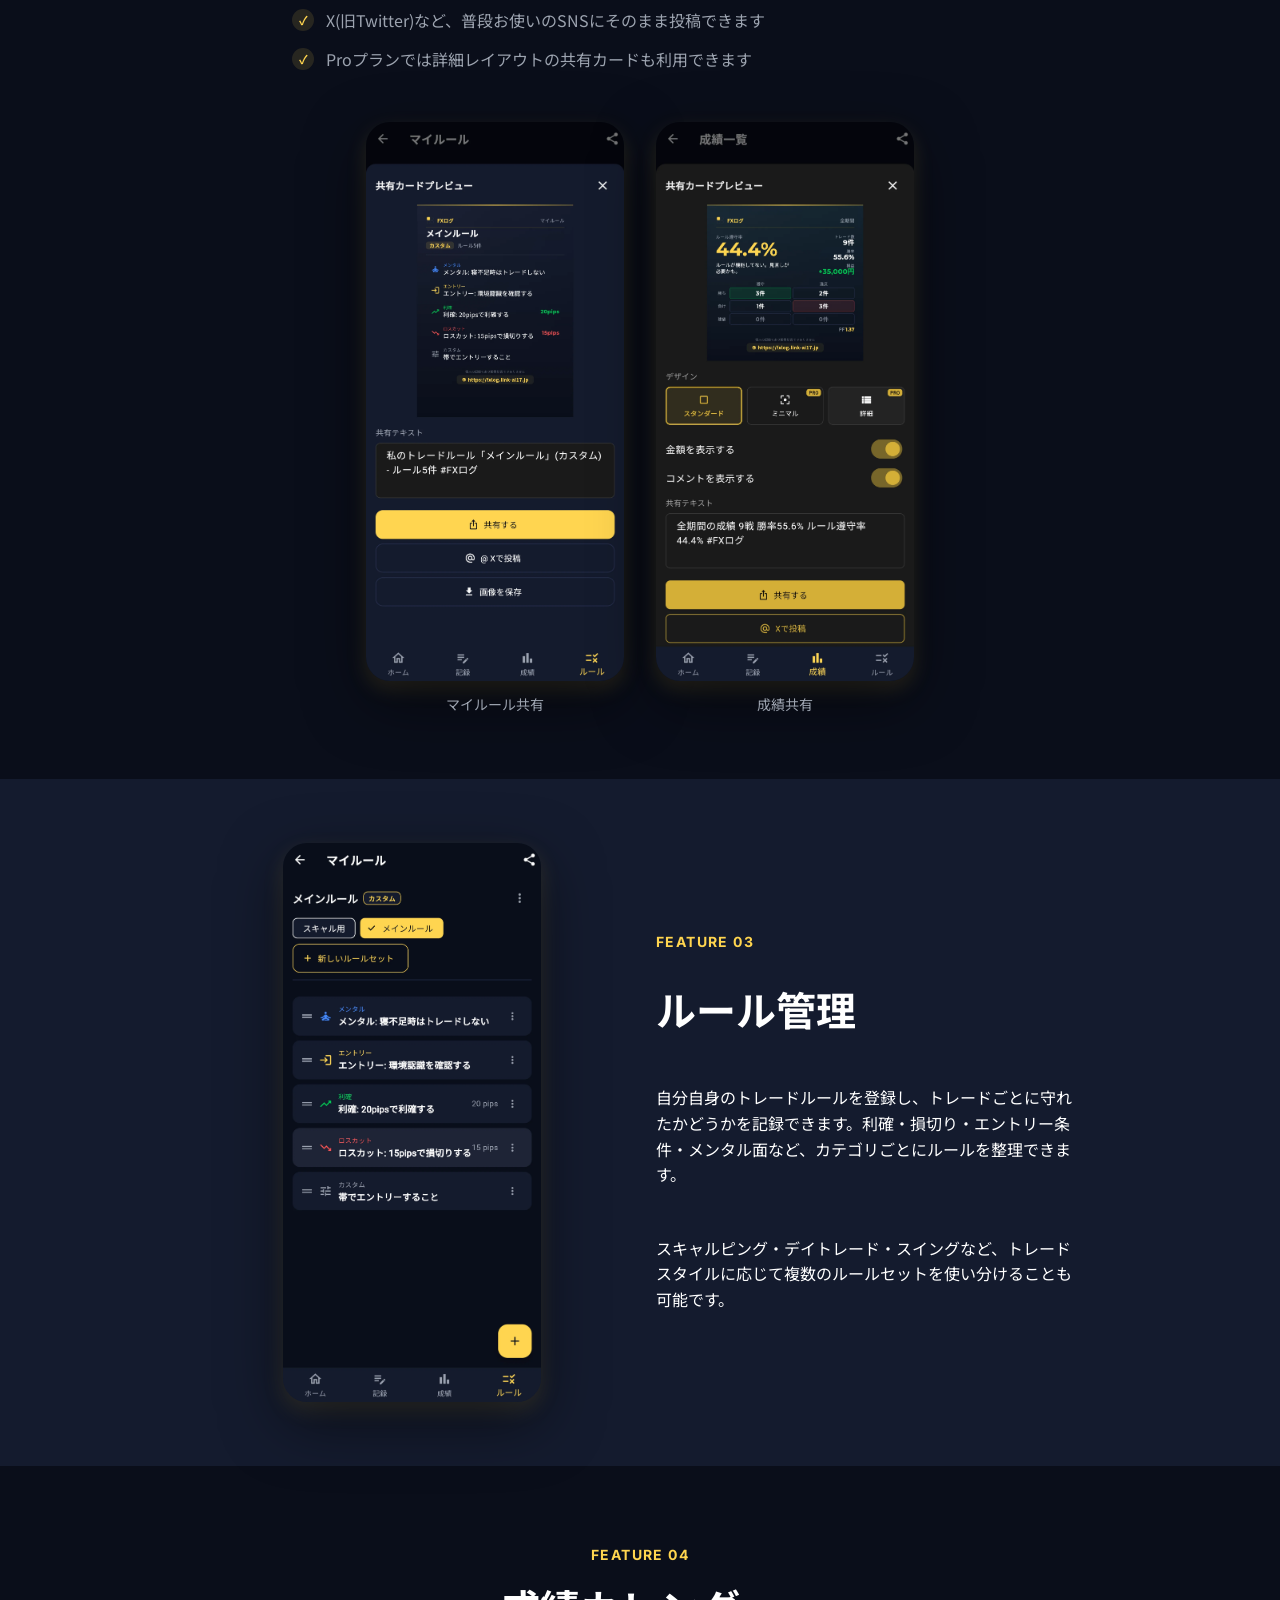
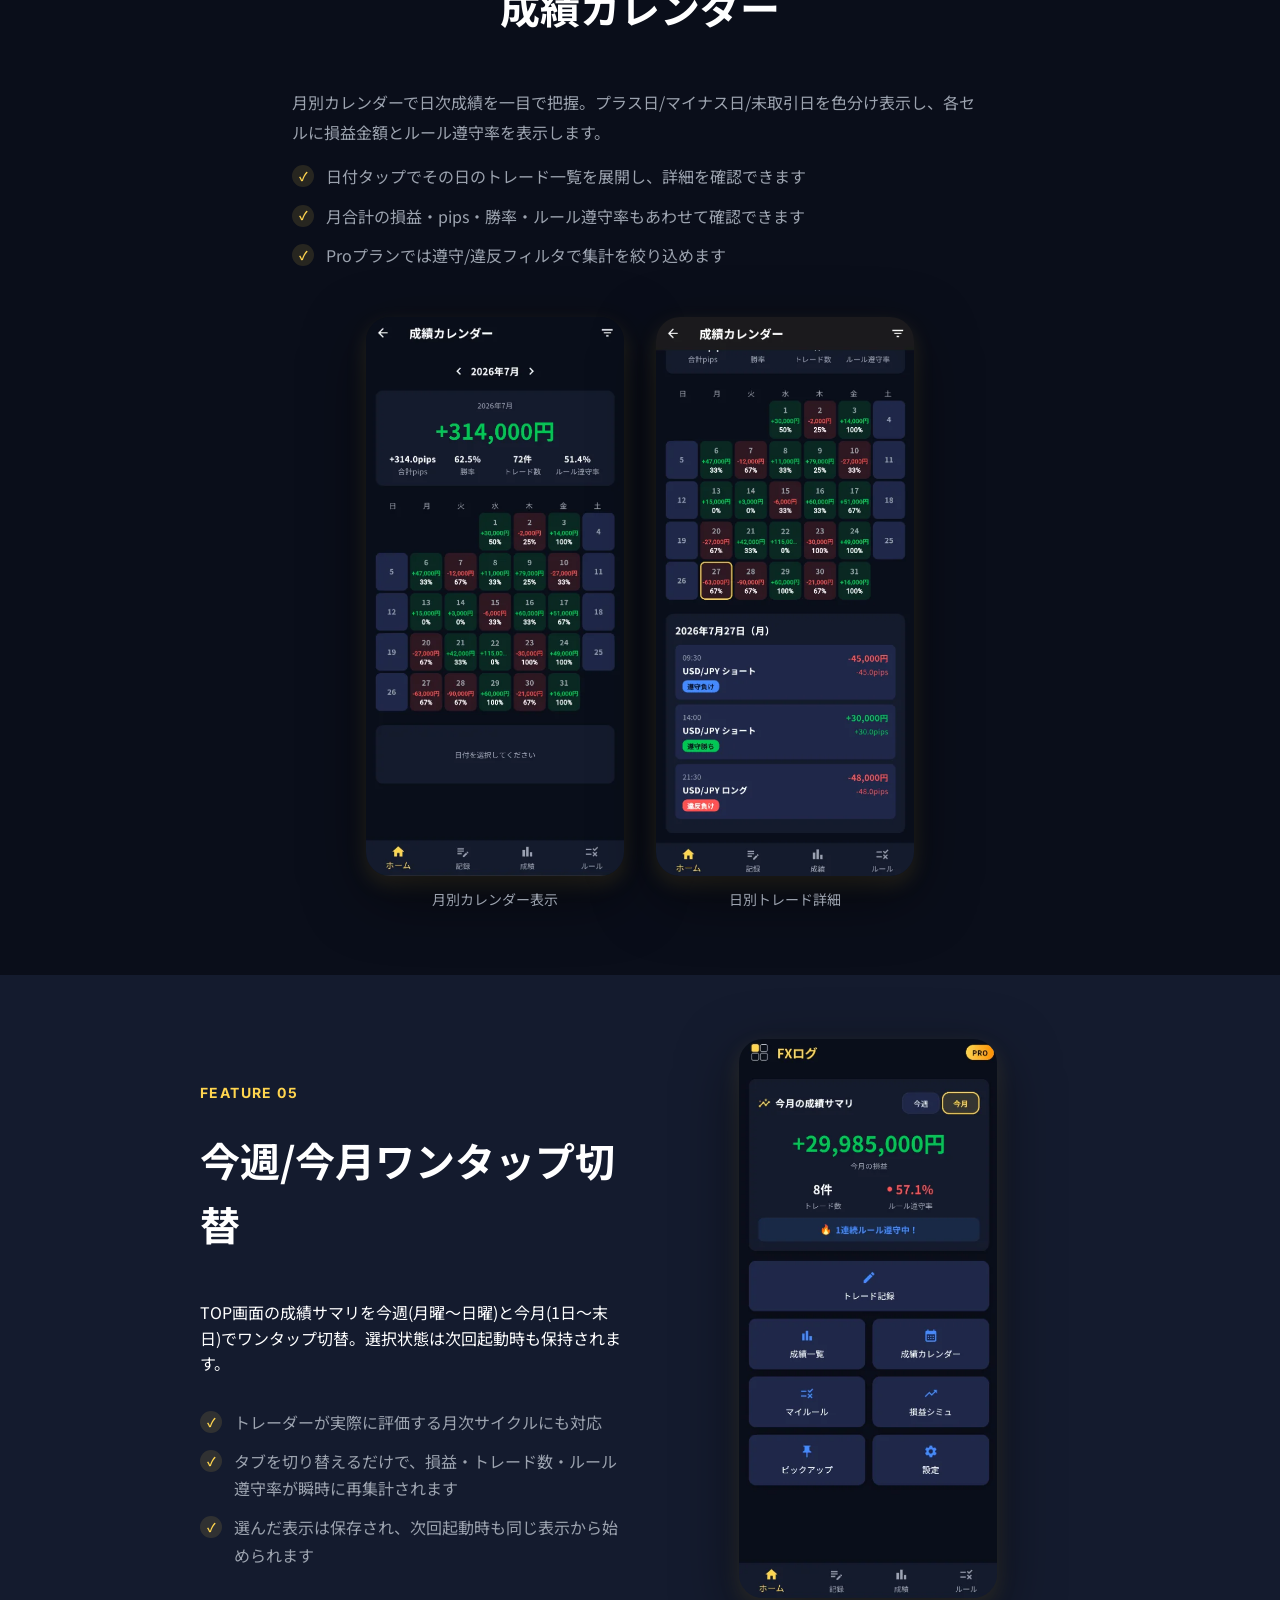
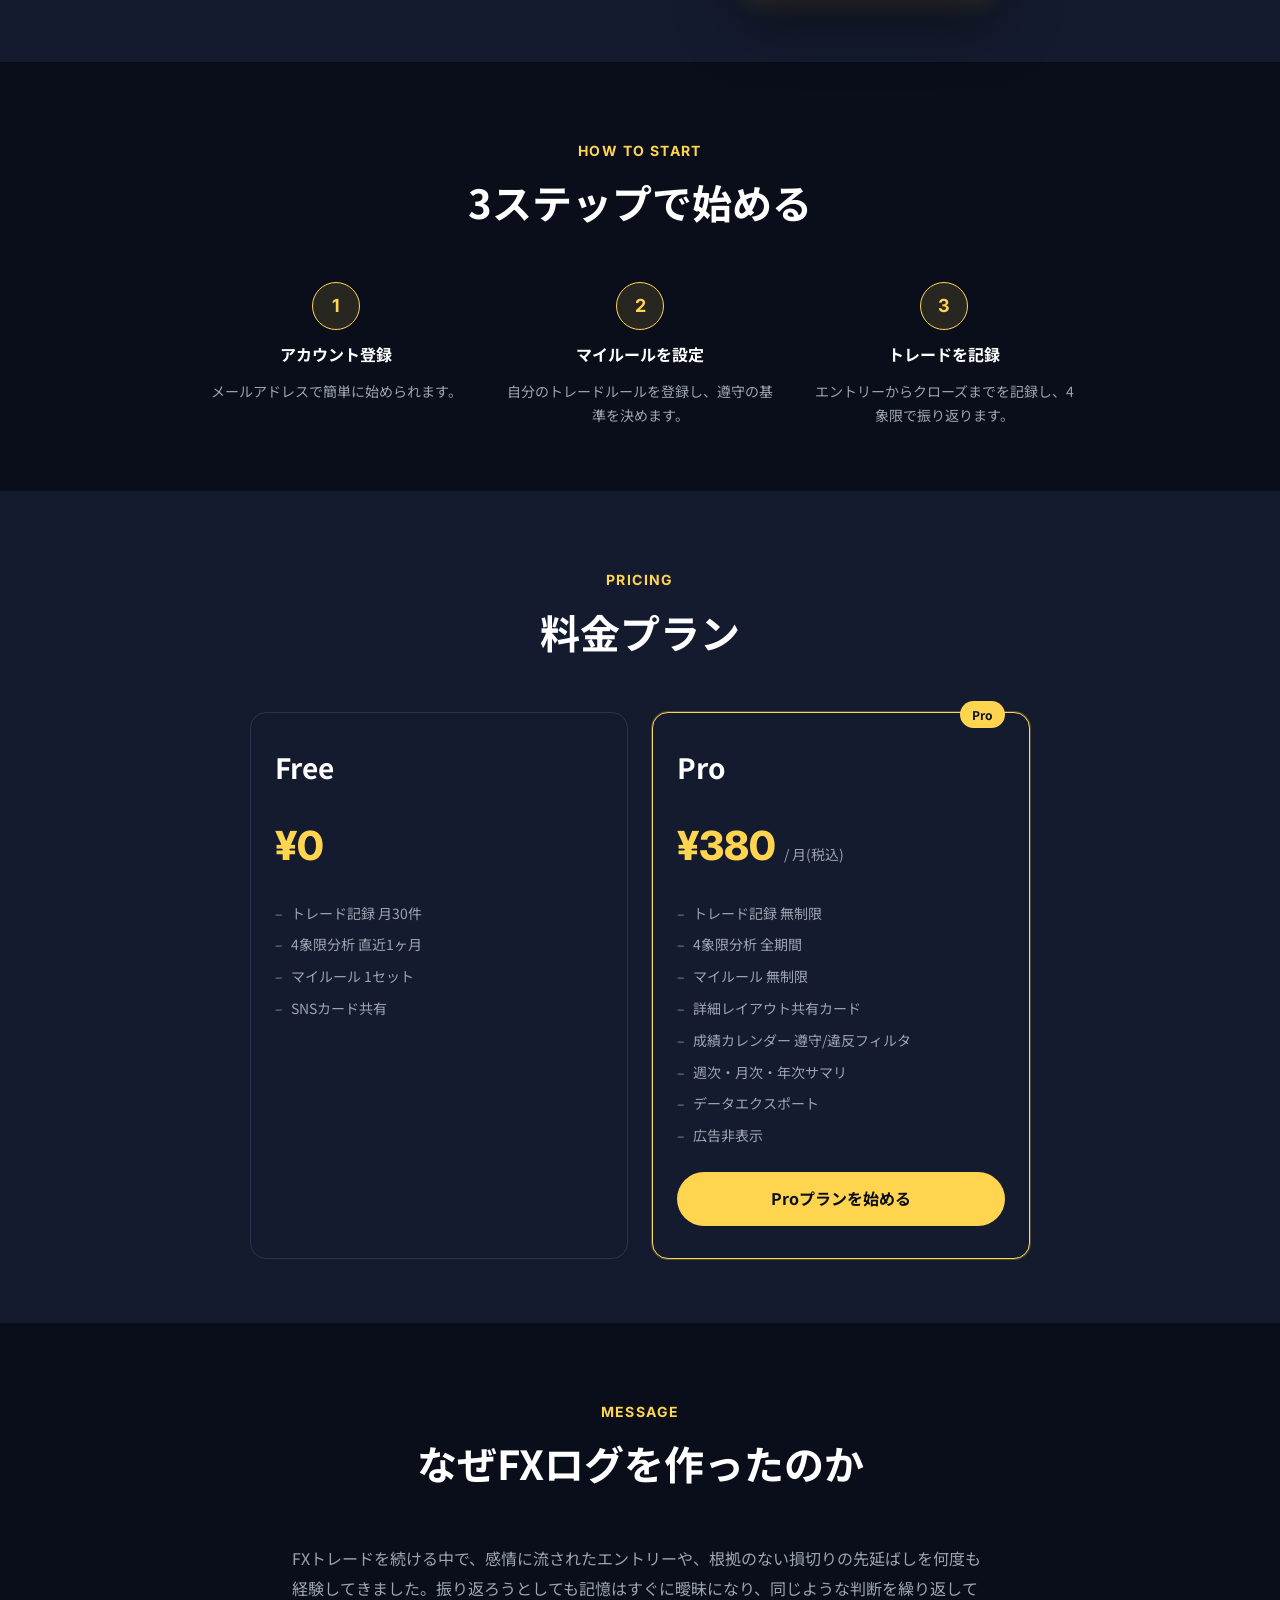
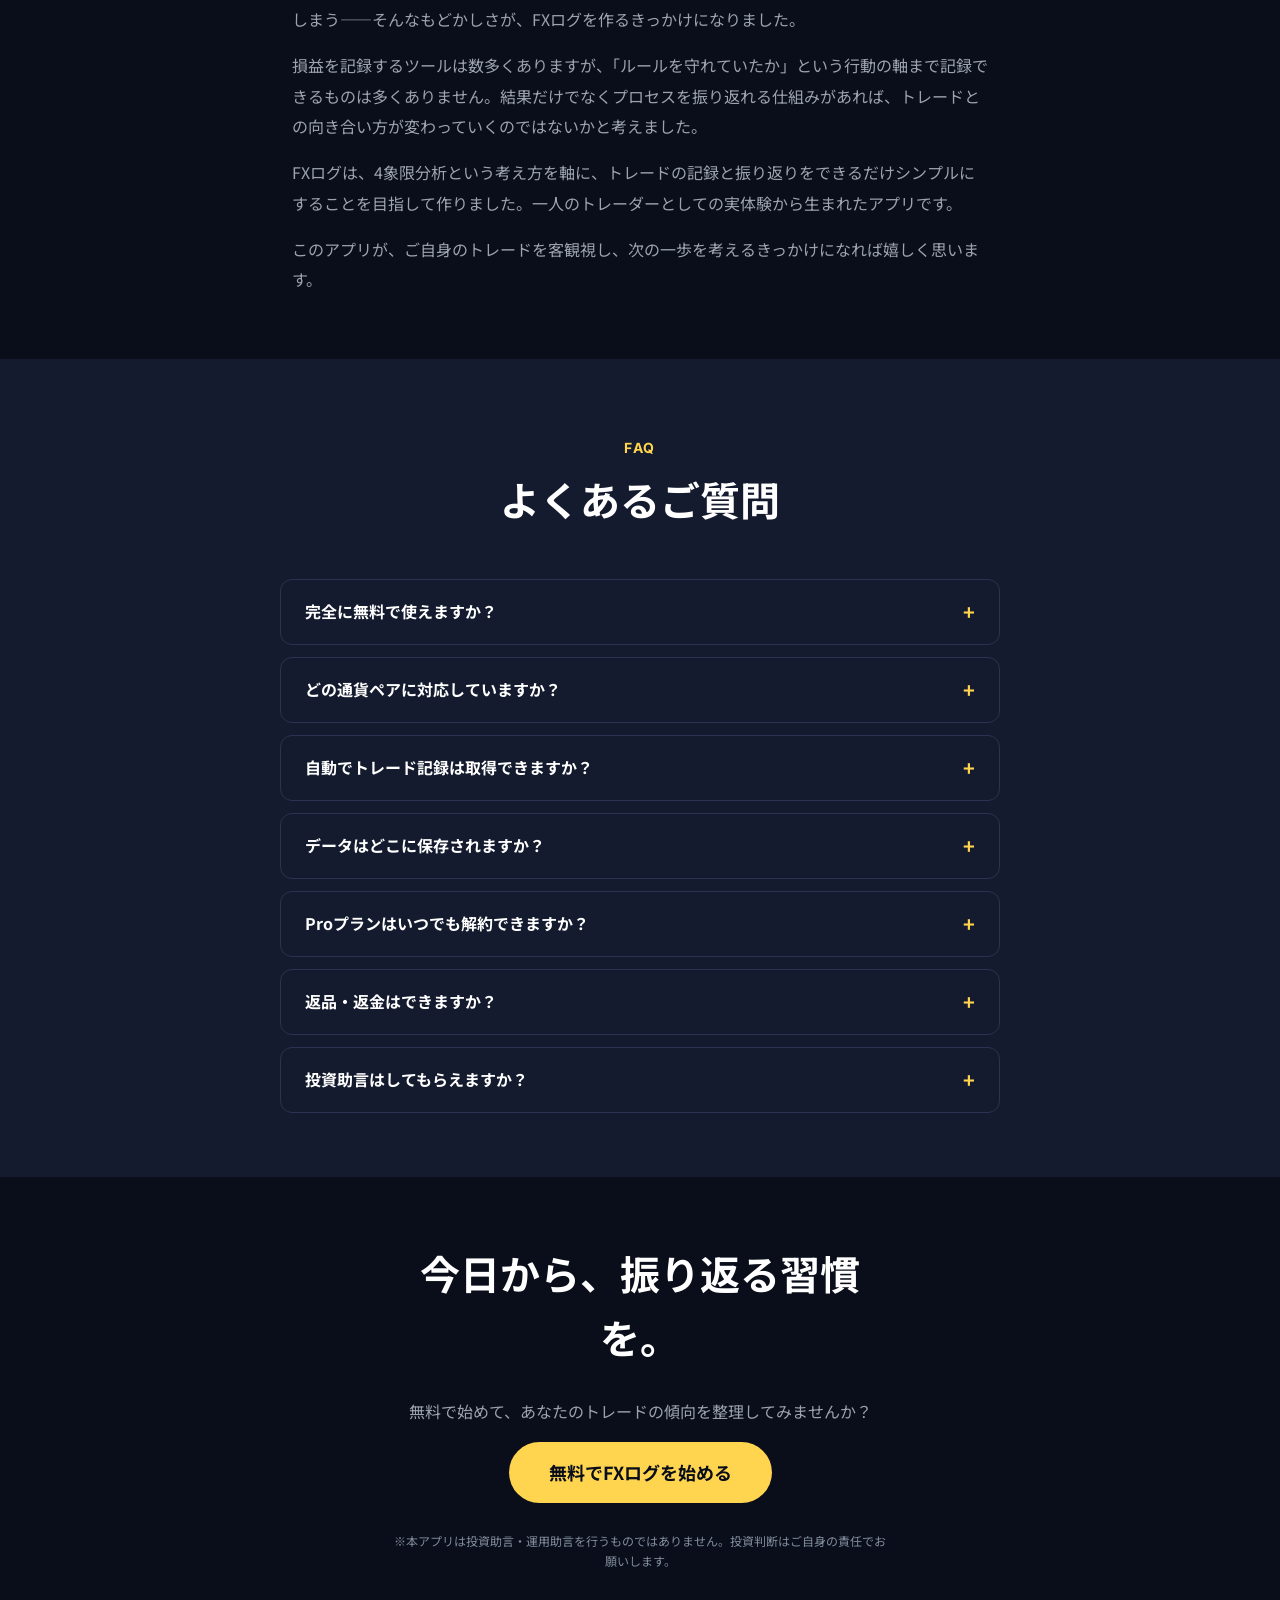
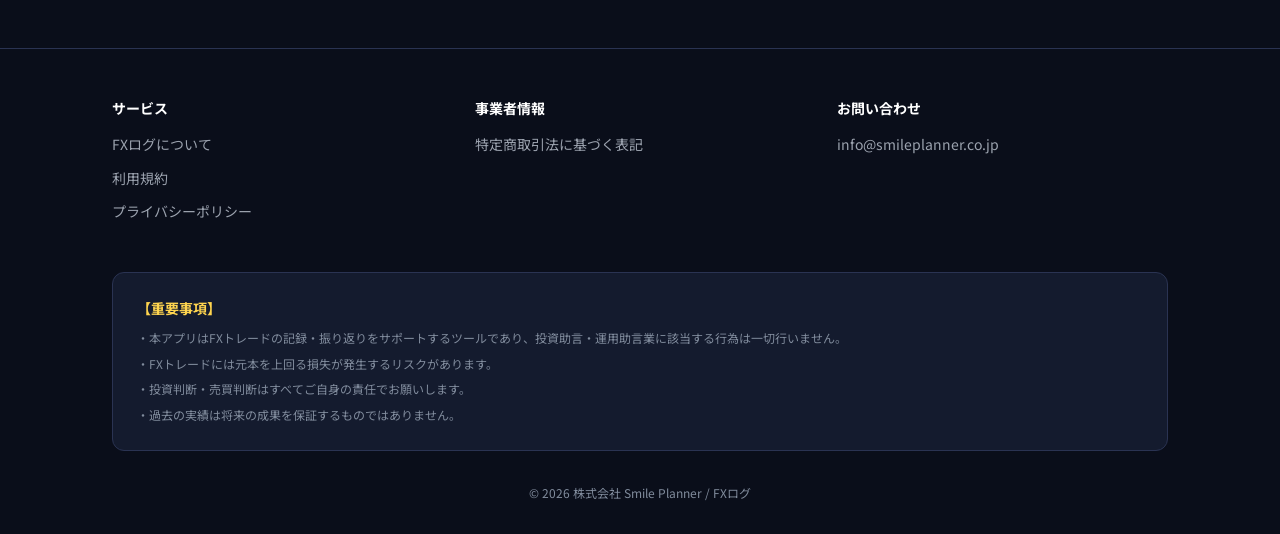
==== commit d85b9dc9: "feat(lp): v1.1新機能セクションを追加 - 成績カレンダーと今週/今月切替 (BL-57) fxlog v1.1で新設した成績カレンダー機能(BL-53/BL-54/BL-55/BL-56" ====
--- a/index.html
+++ b/index.html
@@ -88,6 +88,7 @@
       "マイルール管理",
       "SNSカード共有",
       "成績サマリー",
+      "成績カレンダー",
       "CSVエクスポート(Pro)"
     ]
   }
@@ -408,7 +409,77 @@
     </section>
 
     <!-- ======================================================================
-         セクション8: 使い方
+         セクション8: 主要機能4「成績カレンダー」
+         ====================================================================== -->
+    <section class="section reveal" id="feature-calendar" aria-labelledby="feature-calendar-title">
+      <div class="container container--narrow">
+        <div class="section__header">
+          <p class="section__eyebrow font-en">Feature 04</p>
+          <h2 class="section__title" id="feature-calendar-title">成績カレンダー</h2>
+        </div>
+        <div class="section__body">
+          <p>月別カレンダーで日次成績を一目で把握。プラス日/マイナス日/未取引日を色分け表示し、各セルに損益金額とルール遵守率を表示します。</p>
+          <ul class="checklist">
+            <li class="checklist__item">日付タップでその日のトレード一覧を展開し、詳細を確認できます</li>
+            <li class="checklist__item">月合計の損益・pips・勝率・ルール遵守率もあわせて確認できます</li>
+            <li class="checklist__item">Proプランでは遵守/違反フィルタで集計を絞り込めます</li>
+          </ul>
+        </div>
+      </div>
+      <div class="container">
+        <div class="feature-02-cards">
+          <figure>
+            <div class="phone-frame">
+              <picture>
+                <source srcset="/assets/feature-04-calendar-month.webp" type="image/webp" />
+                <img src="/assets/feature-04-calendar-month.png" alt="成績カレンダー月表示画面" width="430" height="932" loading="lazy" />
+              </picture>
+            </div>
+            <figcaption>月別カレンダー表示</figcaption>
+          </figure>
+          <figure>
+            <div class="phone-frame">
+              <picture>
+                <source srcset="/assets/feature-04-calendar-detail.webp" type="image/webp" />
+                <img src="/assets/feature-04-calendar-detail.png" alt="成績カレンダー日別トレード詳細パネル" width="430" height="932" loading="lazy" />
+              </picture>
+            </div>
+            <figcaption>日別トレード詳細</figcaption>
+          </figure>
+        </div>
+      </div>
+    </section>
+
+    <!-- ======================================================================
+         セクション9: 主要機能5「今週/今月ワンタップ切替」
+         ====================================================================== -->
+    <section class="section section--alt reveal" id="feature-period-toggle" aria-labelledby="feature-period-toggle-title">
+      <div class="container">
+        <div class="feature-block">
+          <div class="feature-block__text">
+            <p class="section__eyebrow font-en">Feature 05</p>
+            <h2 class="section__title" id="feature-period-toggle-title">今週/今月ワンタップ切替</h2>
+            <p>TOP画面の成績サマリを今週(月曜〜日曜)と今月(1日〜末日)でワンタップ切替。選択状態は次回起動時も保持されます。</p>
+            <ul class="checklist">
+              <li class="checklist__item">トレーダーが実際に評価する月次サイクルにも対応</li>
+              <li class="checklist__item">タブを切り替えるだけで、損益・トレード数・ルール遵守率が瞬時に再集計されます</li>
+              <li class="checklist__item">選んだ表示は保存され、次回起動時も同じ表示から始められます</li>
+            </ul>
+          </div>
+          <div class="feature-block__media">
+            <div class="phone-frame">
+              <picture>
+                <source srcset="/assets/feature-05-home-period-toggle.webp" type="image/webp" />
+                <img src="/assets/feature-05-home-period-toggle.png" alt="TOP画面の今週/今月切替タブ" width="430" height="932" loading="lazy" />
+              </picture>
+            </div>
+          </div>
+        </div>
+      </div>
+    </section>
+
+    <!-- ======================================================================
+         セクション10: 使い方
          ====================================================================== -->
     <section class="section reveal" id="how-to-start" aria-labelledby="how-to-start-title">
       <div class="container">
@@ -438,7 +509,7 @@
     </section>
 
     <!-- ======================================================================
-         セクション9: 料金プラン
+         セクション11: 料金プラン
          ====================================================================== -->
     <section class="section section--alt reveal" id="pricing" aria-labelledby="pricing-title">
       <div class="container">
@@ -473,6 +544,7 @@
               <li>4象限分析 全期間</li>
               <li>マイルール 無制限</li>
               <li>詳細レイアウト共有カード</li>
+              <li>成績カレンダー 遵守/違反フィルタ</li>
               <li>週次・月次・年次サマリ</li>
               <li>データエクスポート</li>
               <li>広告非表示</li>
@@ -484,7 +556,7 @@
     </section>
 
     <!-- ======================================================================
-         セクション10: 開発者コメント
+         セクション12: 開発者コメント
          ====================================================================== -->
     <section class="section reveal" id="developer-message" aria-labelledby="developer-message-title">
       <div class="container container--narrow">
@@ -502,7 +574,7 @@
     </section>
 
     <!-- ======================================================================
-         セクション11: FAQ
+         セクション13: FAQ
          ====================================================================== -->
     <section class="section section--alt reveal" id="faq" aria-labelledby="faq-title">
       <div class="container">
@@ -545,7 +617,7 @@
     </section>
 
     <!-- ======================================================================
-         セクション12: 最終CTA
+         セクション14: 最終CTA
          ====================================================================== -->
     <section class="section final-cta reveal" id="final-cta" aria-labelledby="final-cta-title">
       <div class="container final-cta__inner">
@@ -560,7 +632,7 @@
     </main>
 
     <!-- ======================================================================
-         セクション13: フッター
+         セクション15: フッター
          ====================================================================== -->
     <footer class="footer">
       <div class="container">
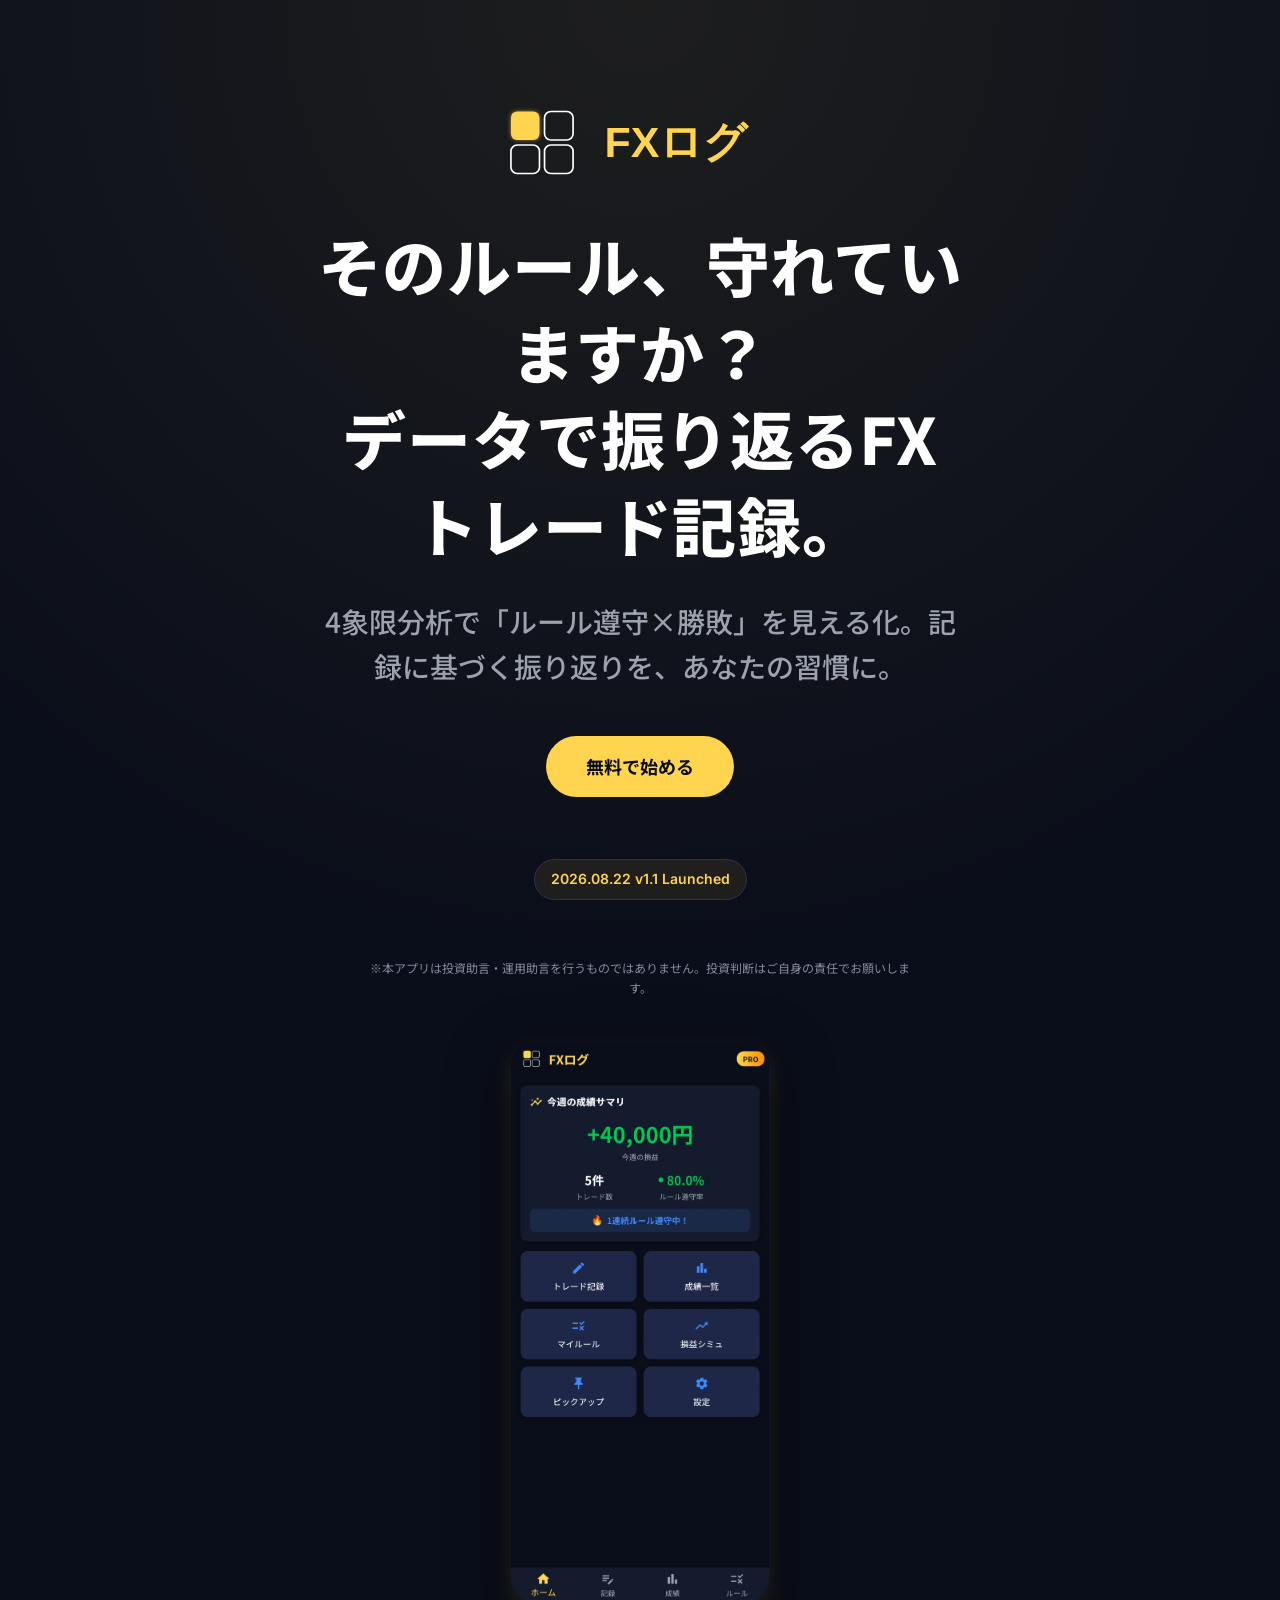
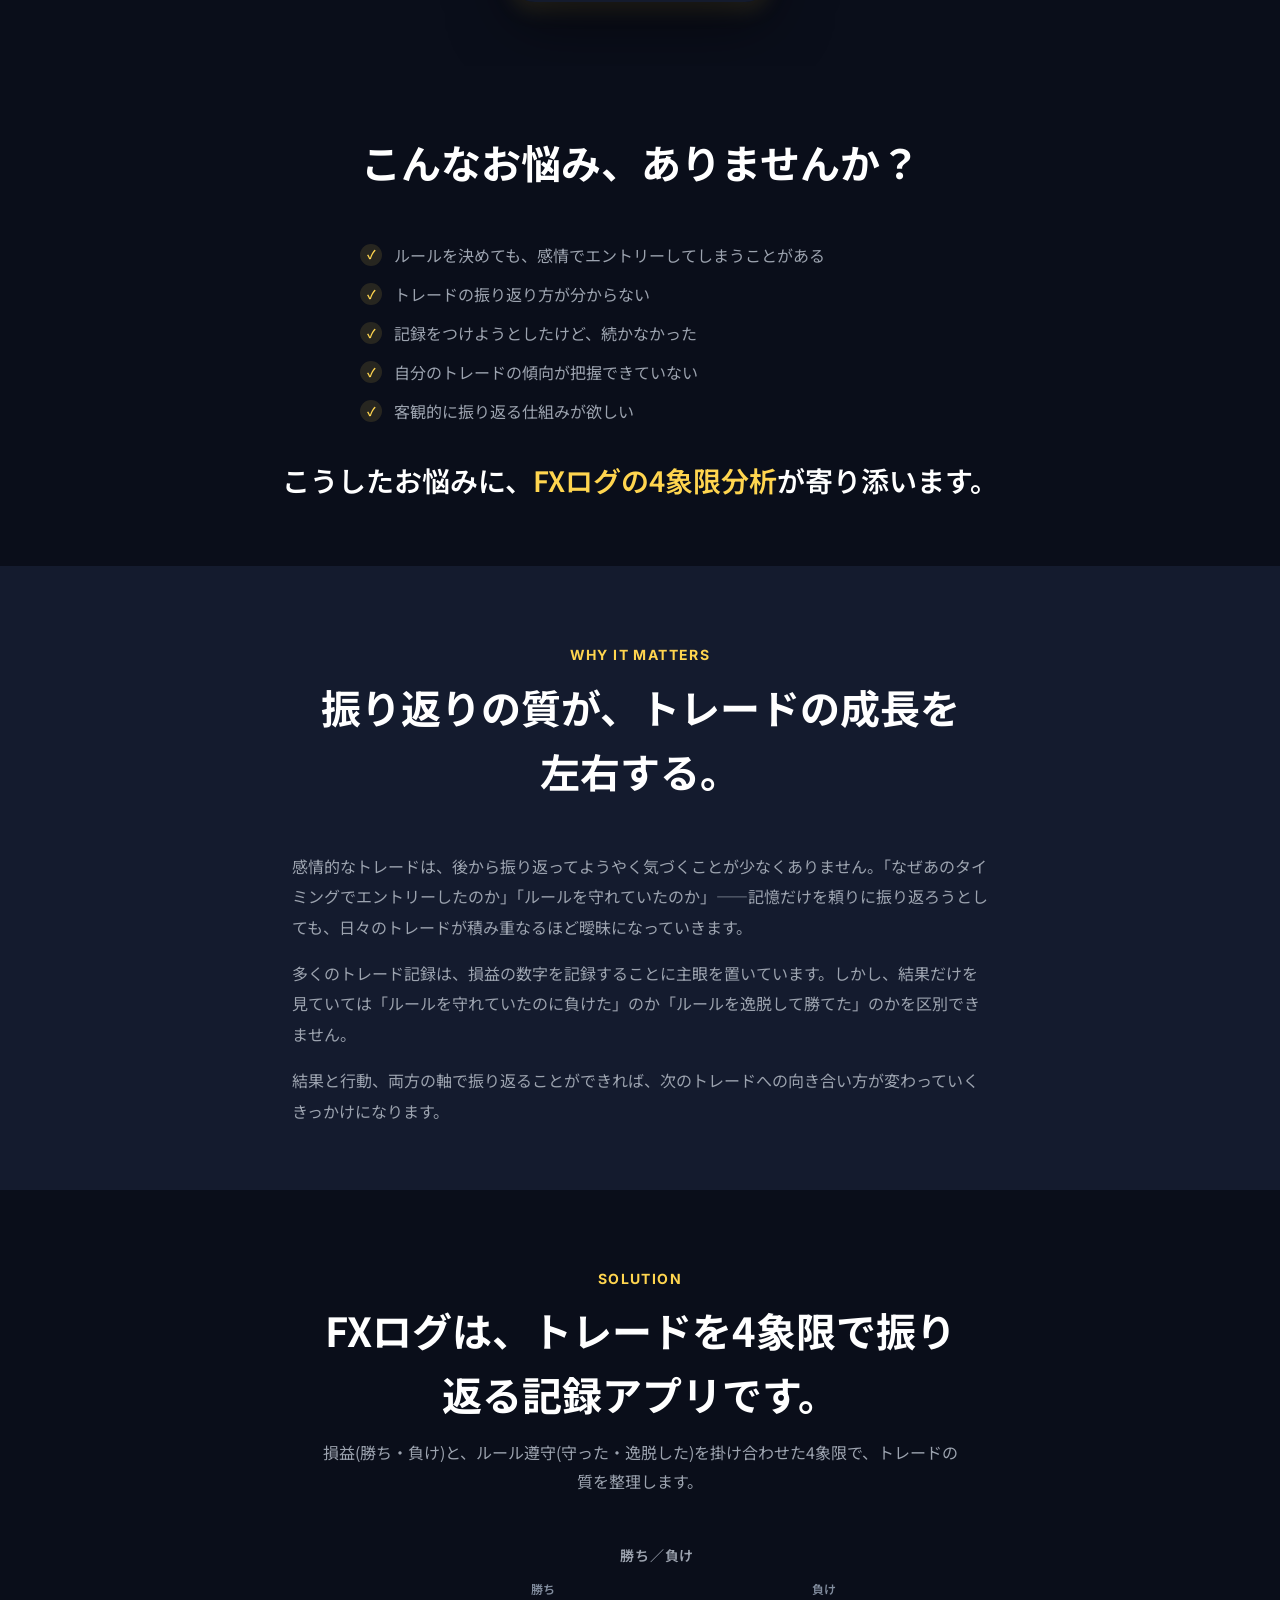
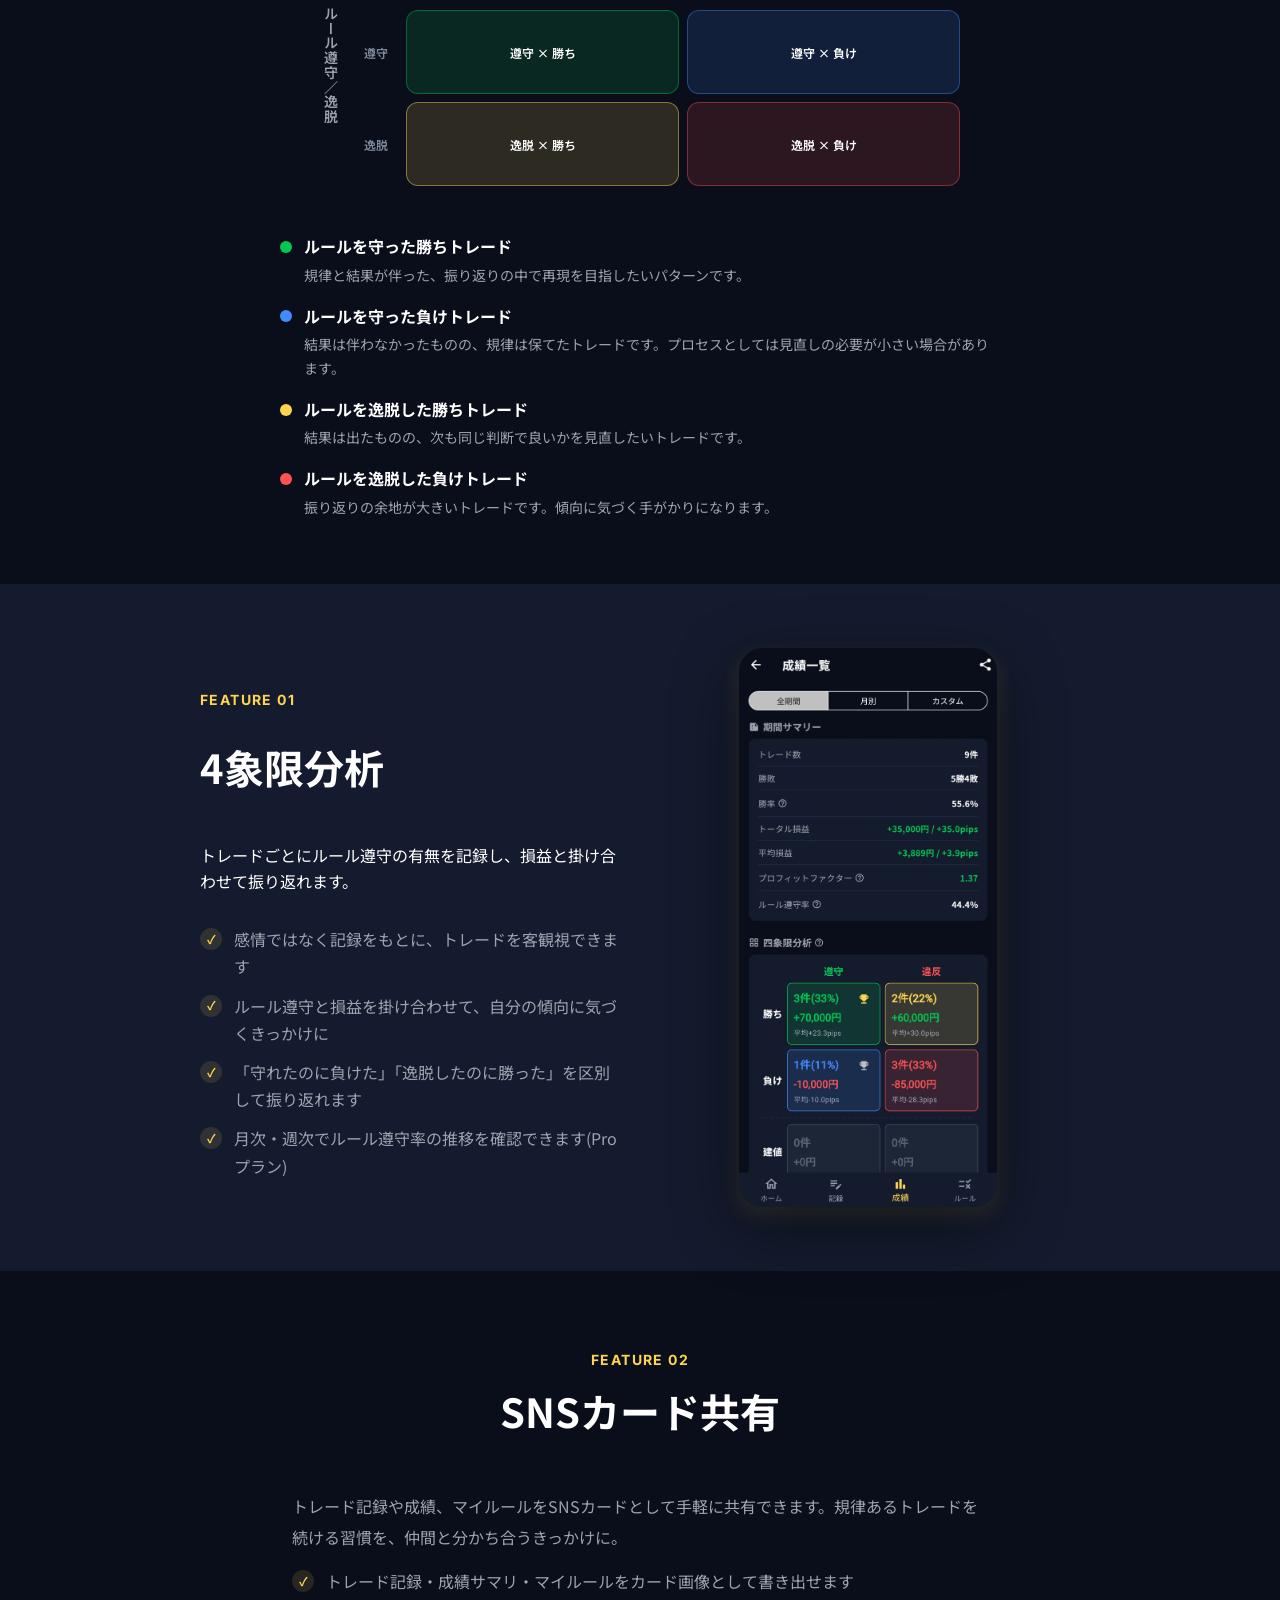
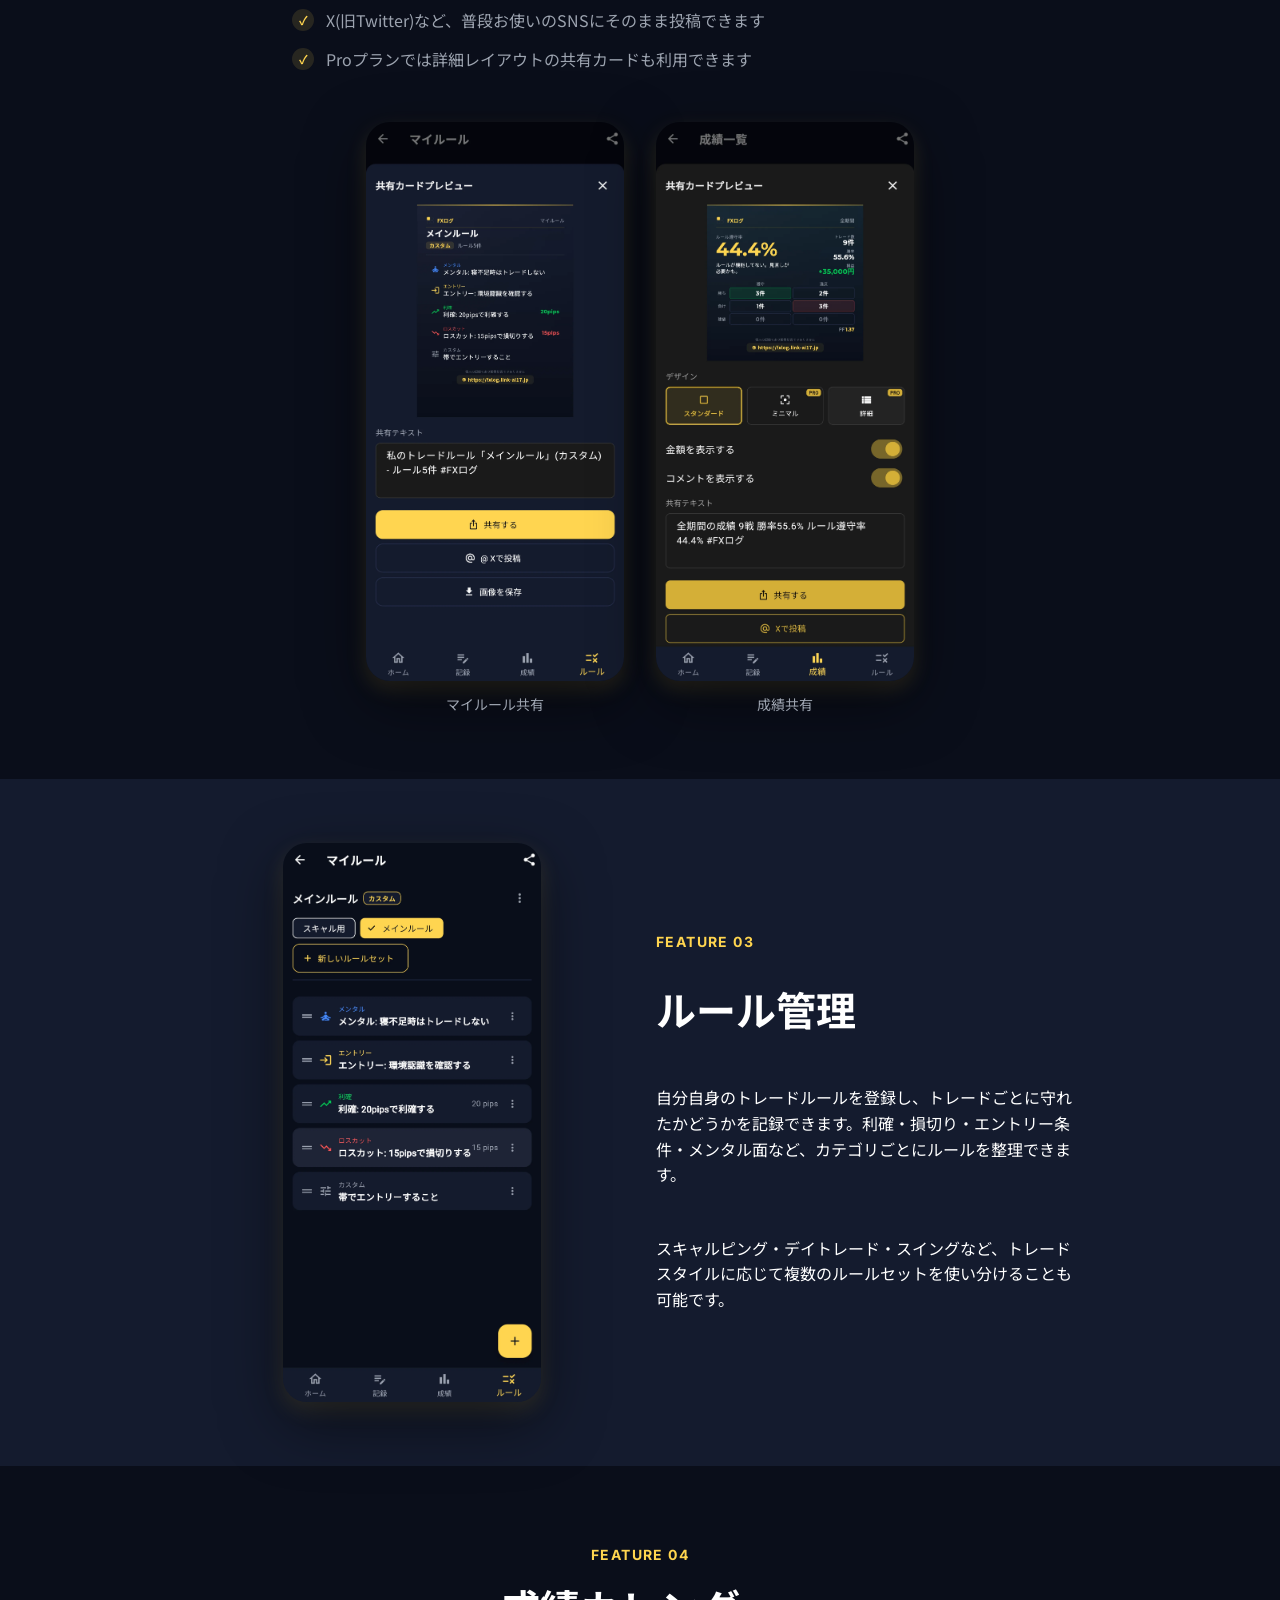
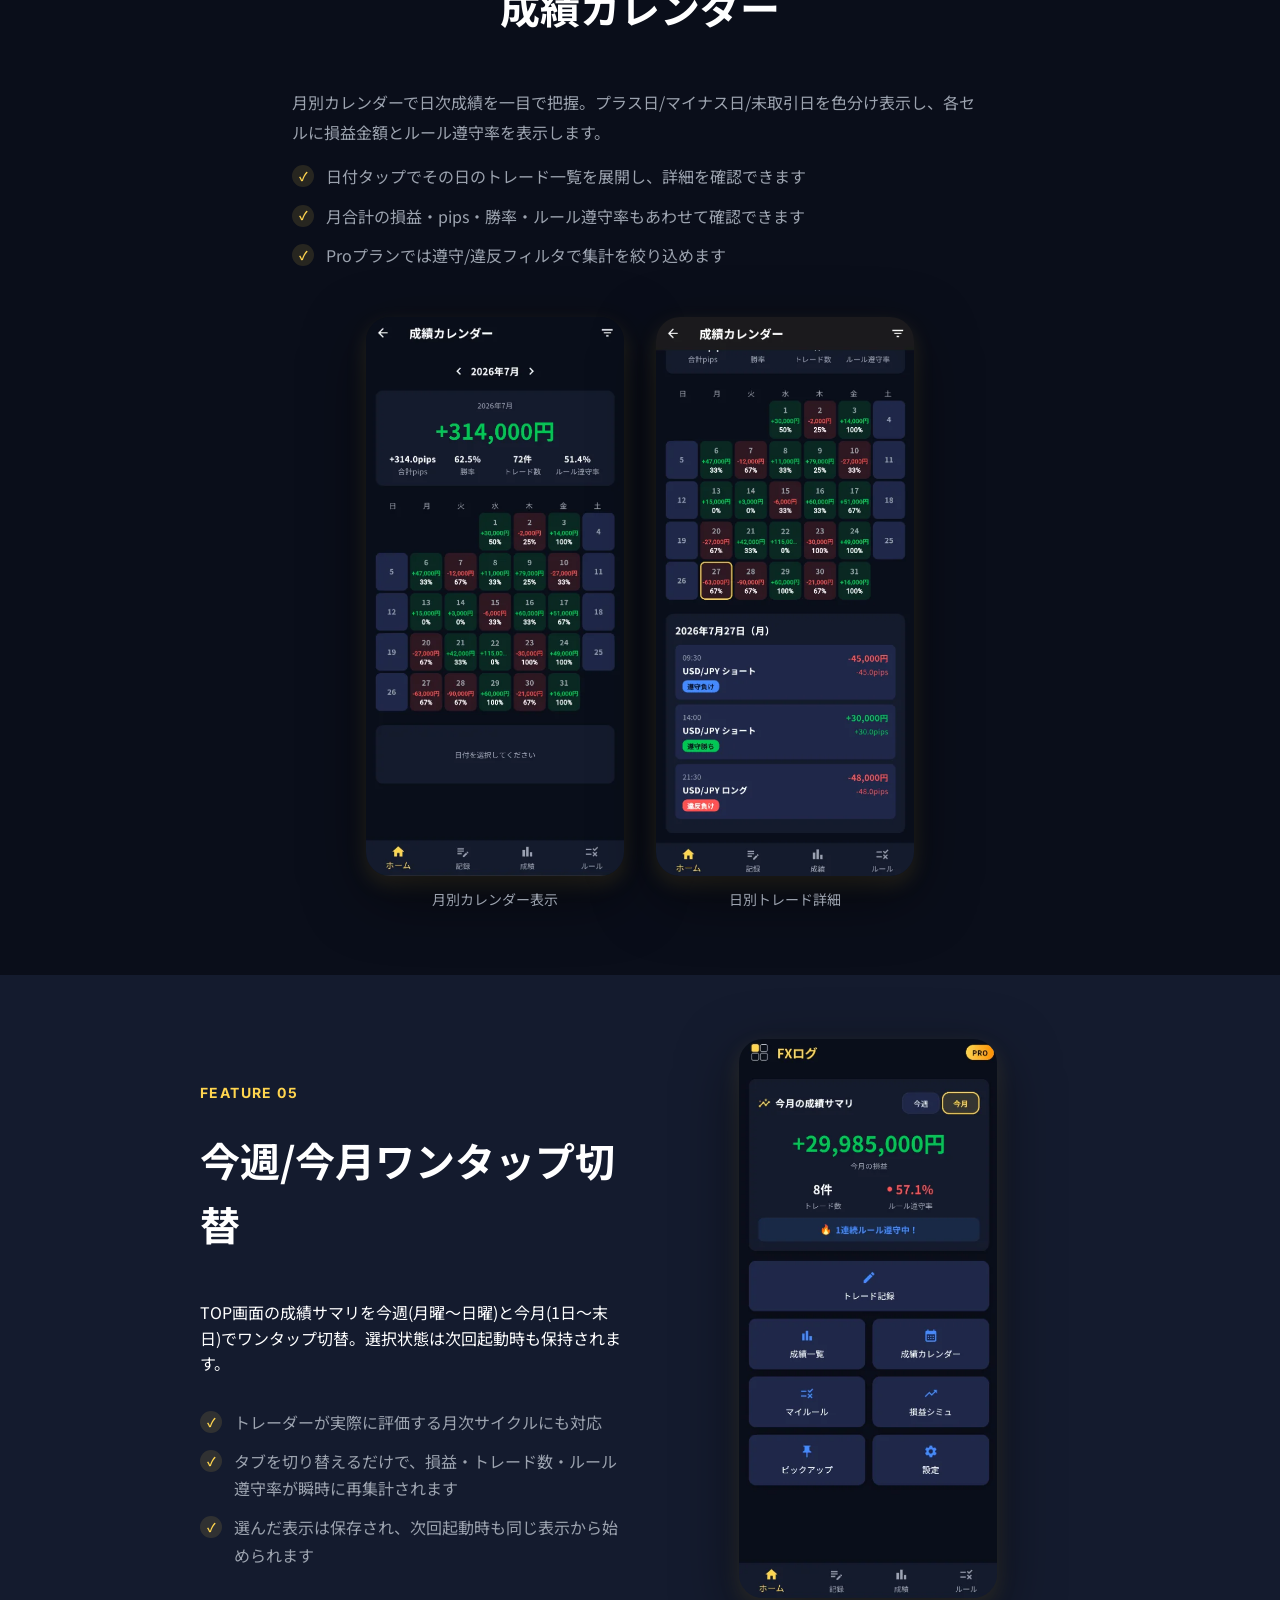
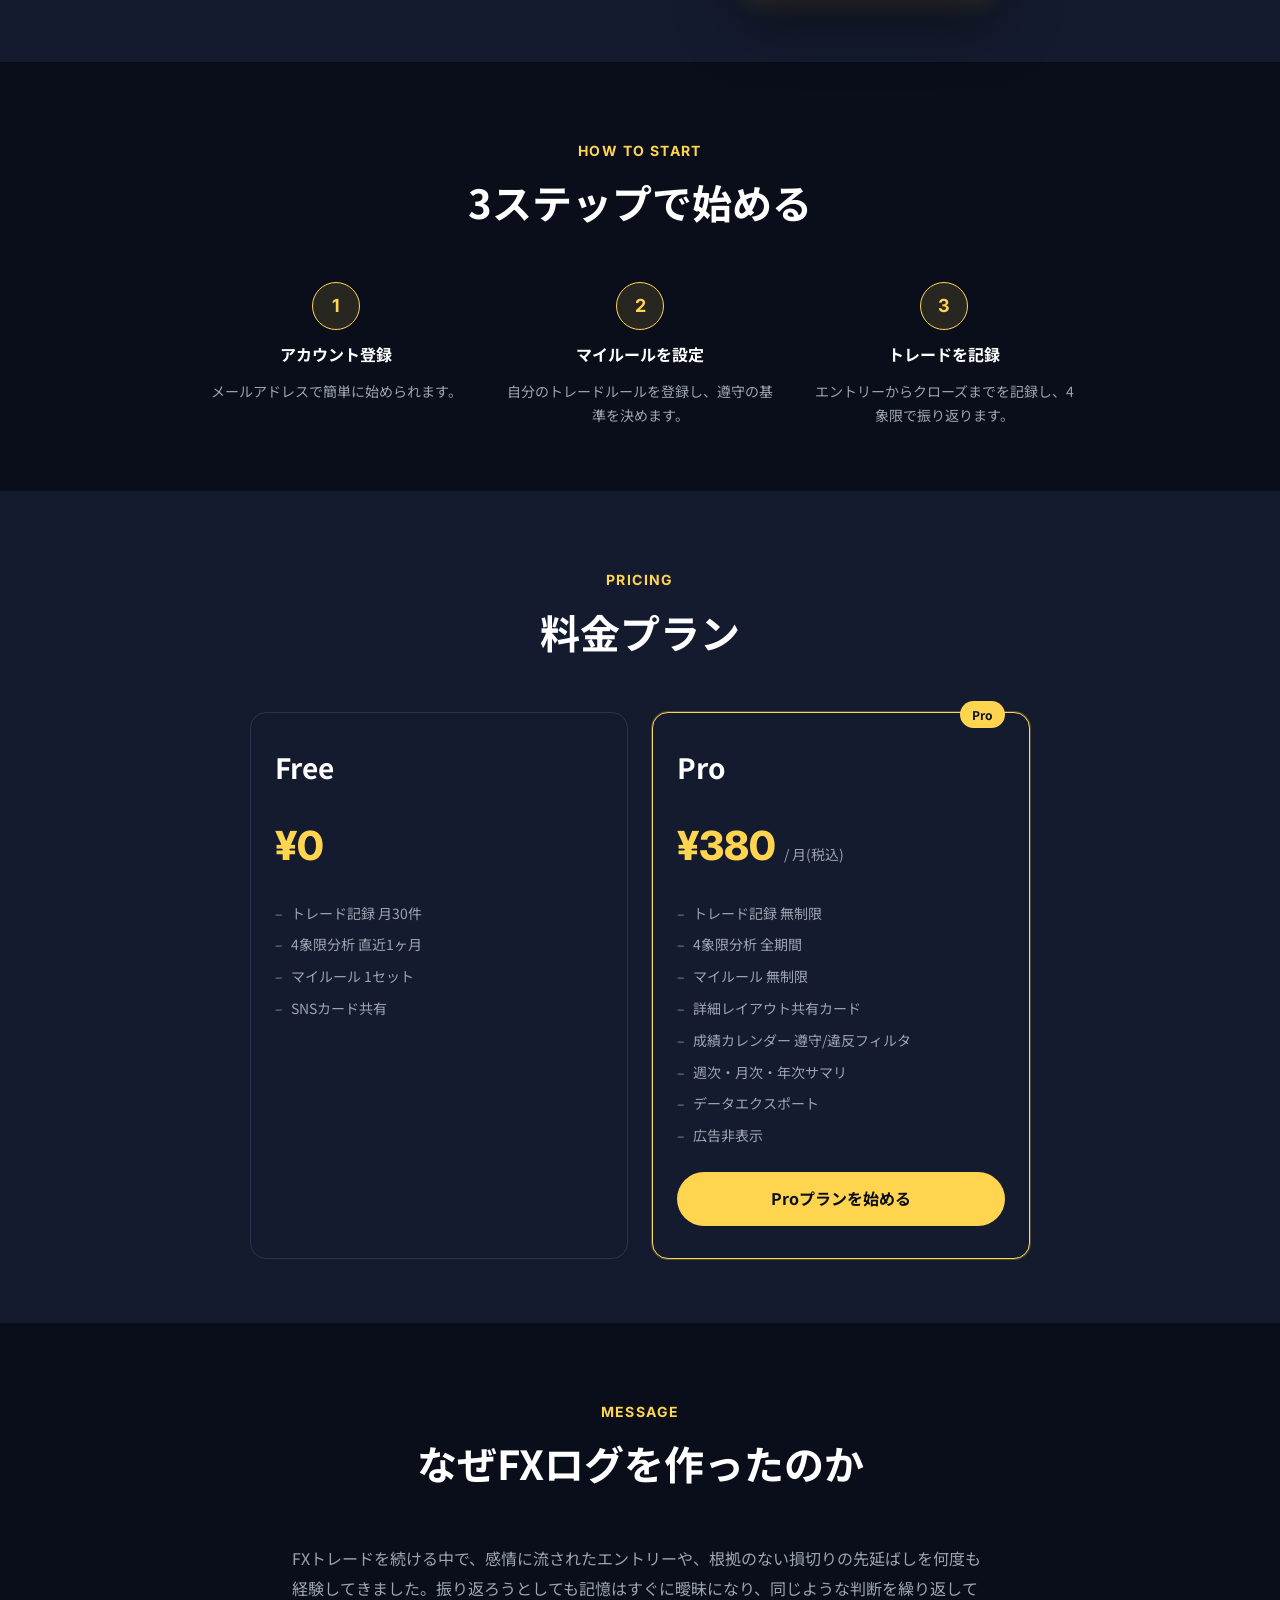
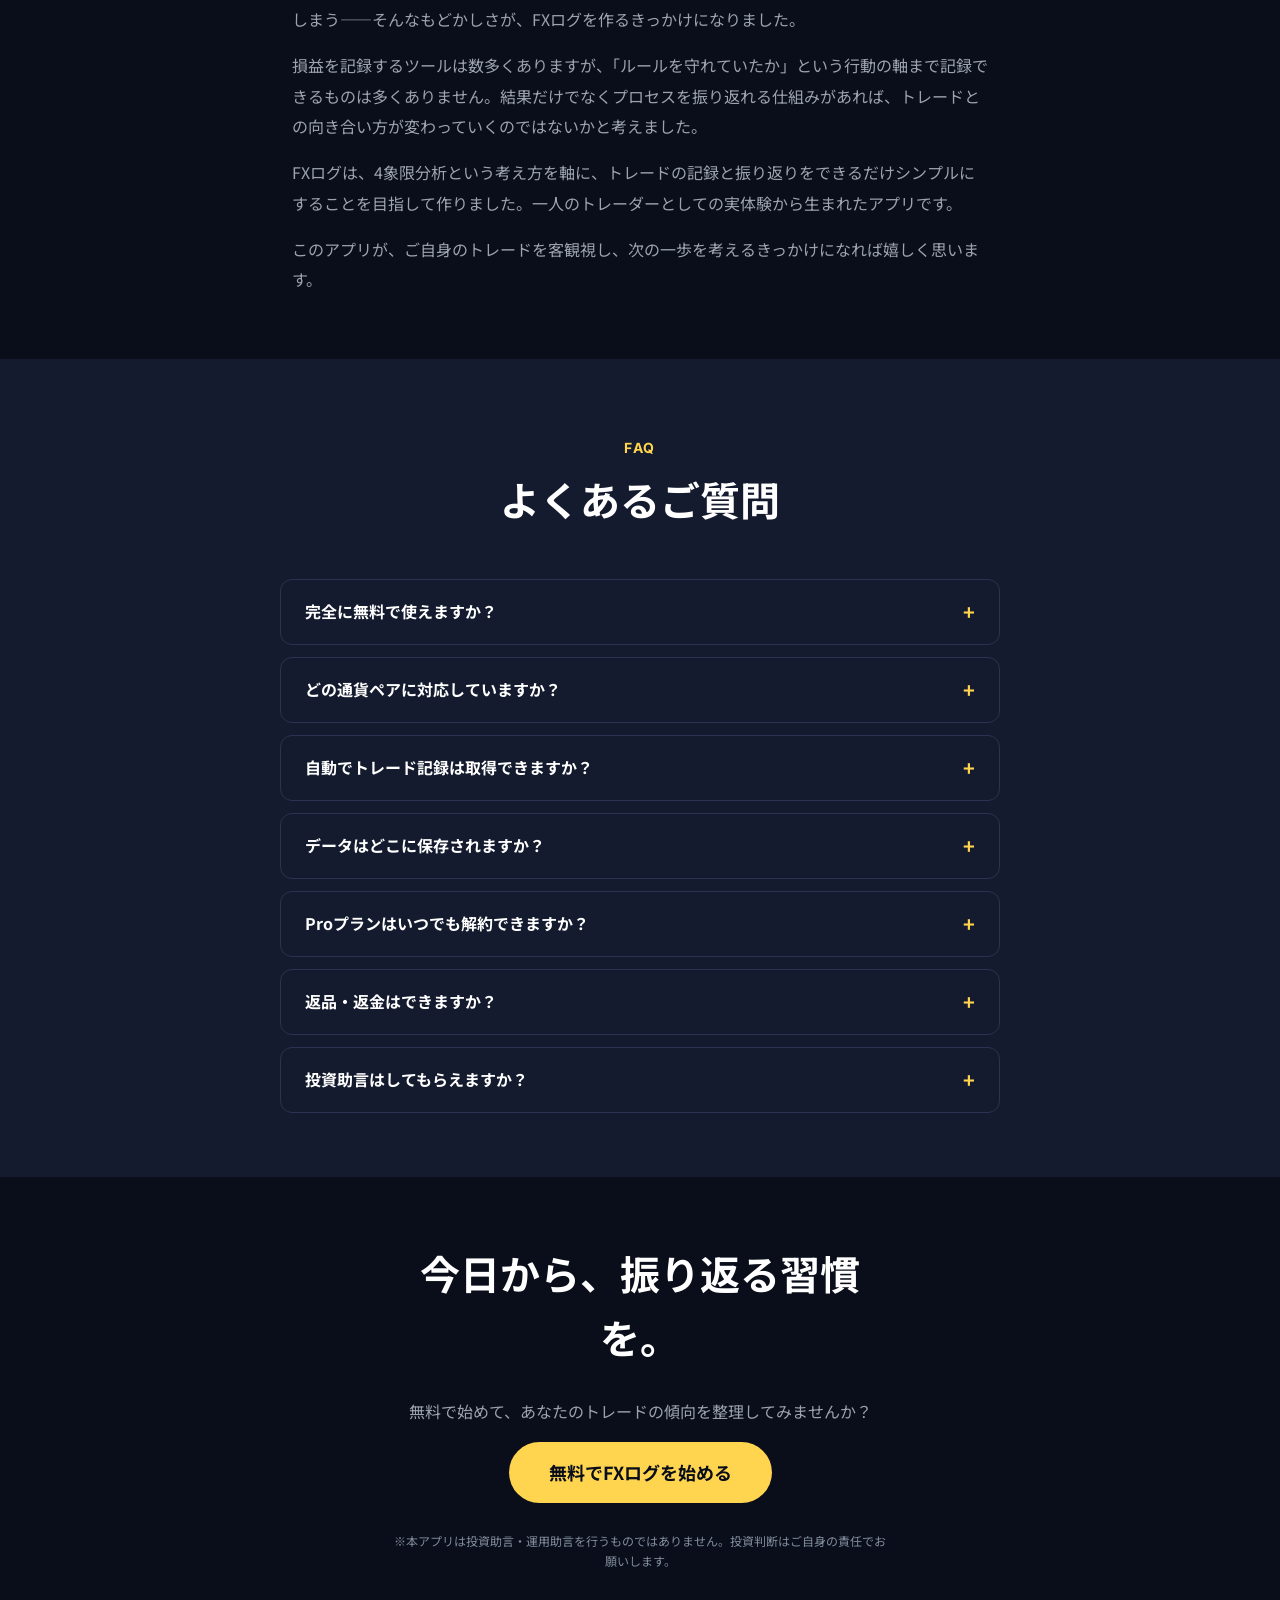
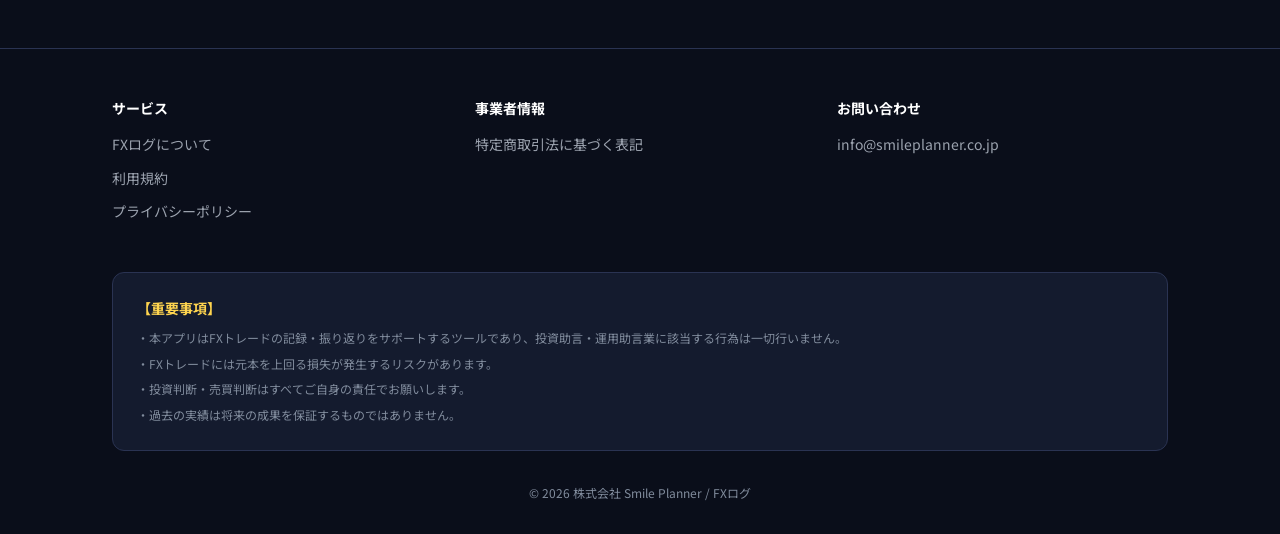
==== commit 3f27cbd6: "fix(lp): ヒーローバッジのローンチ日表記を実公開日に更新 (BL-64) v1.1.0 は前倒しで2026-08-22にGitHub Release Publish済みのため、 未来日付「20" ====
--- a/index.html
+++ b/index.html
@@ -193,7 +193,7 @@
           <a class="btn btn--large" href="https://fxlog.vercel.app" rel="noopener">無料で始める</a>
         </p>
 
-        <p class="hero__badge badge font-en">2026.08.31 v1.1 Launch</p>
+        <p class="hero__badge badge font-en">2026.08.22 v1.1 Launched</p>
 
         <p class="hero__legal legal-note legal-note--center">
           ※本アプリは投資助言・運用助言を行うものではありません。投資判断はご自身の責任でお願いします。
